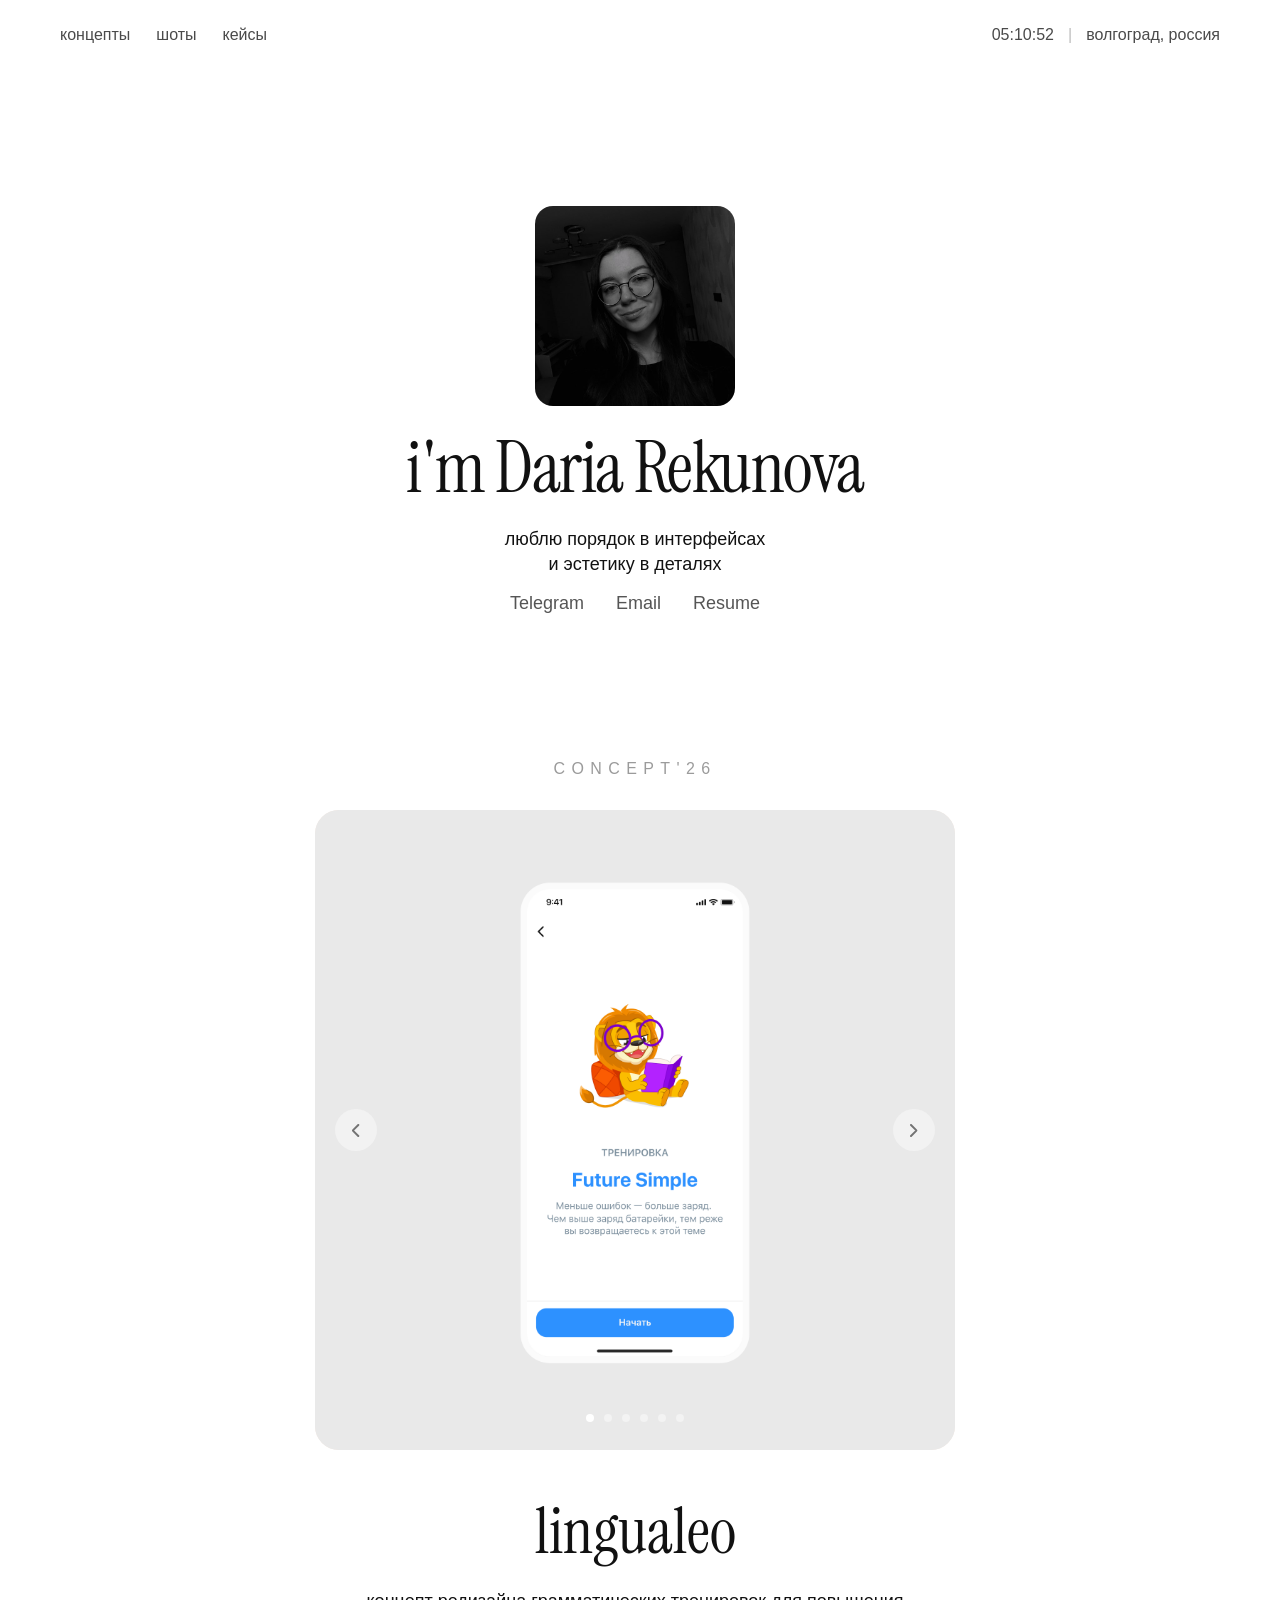
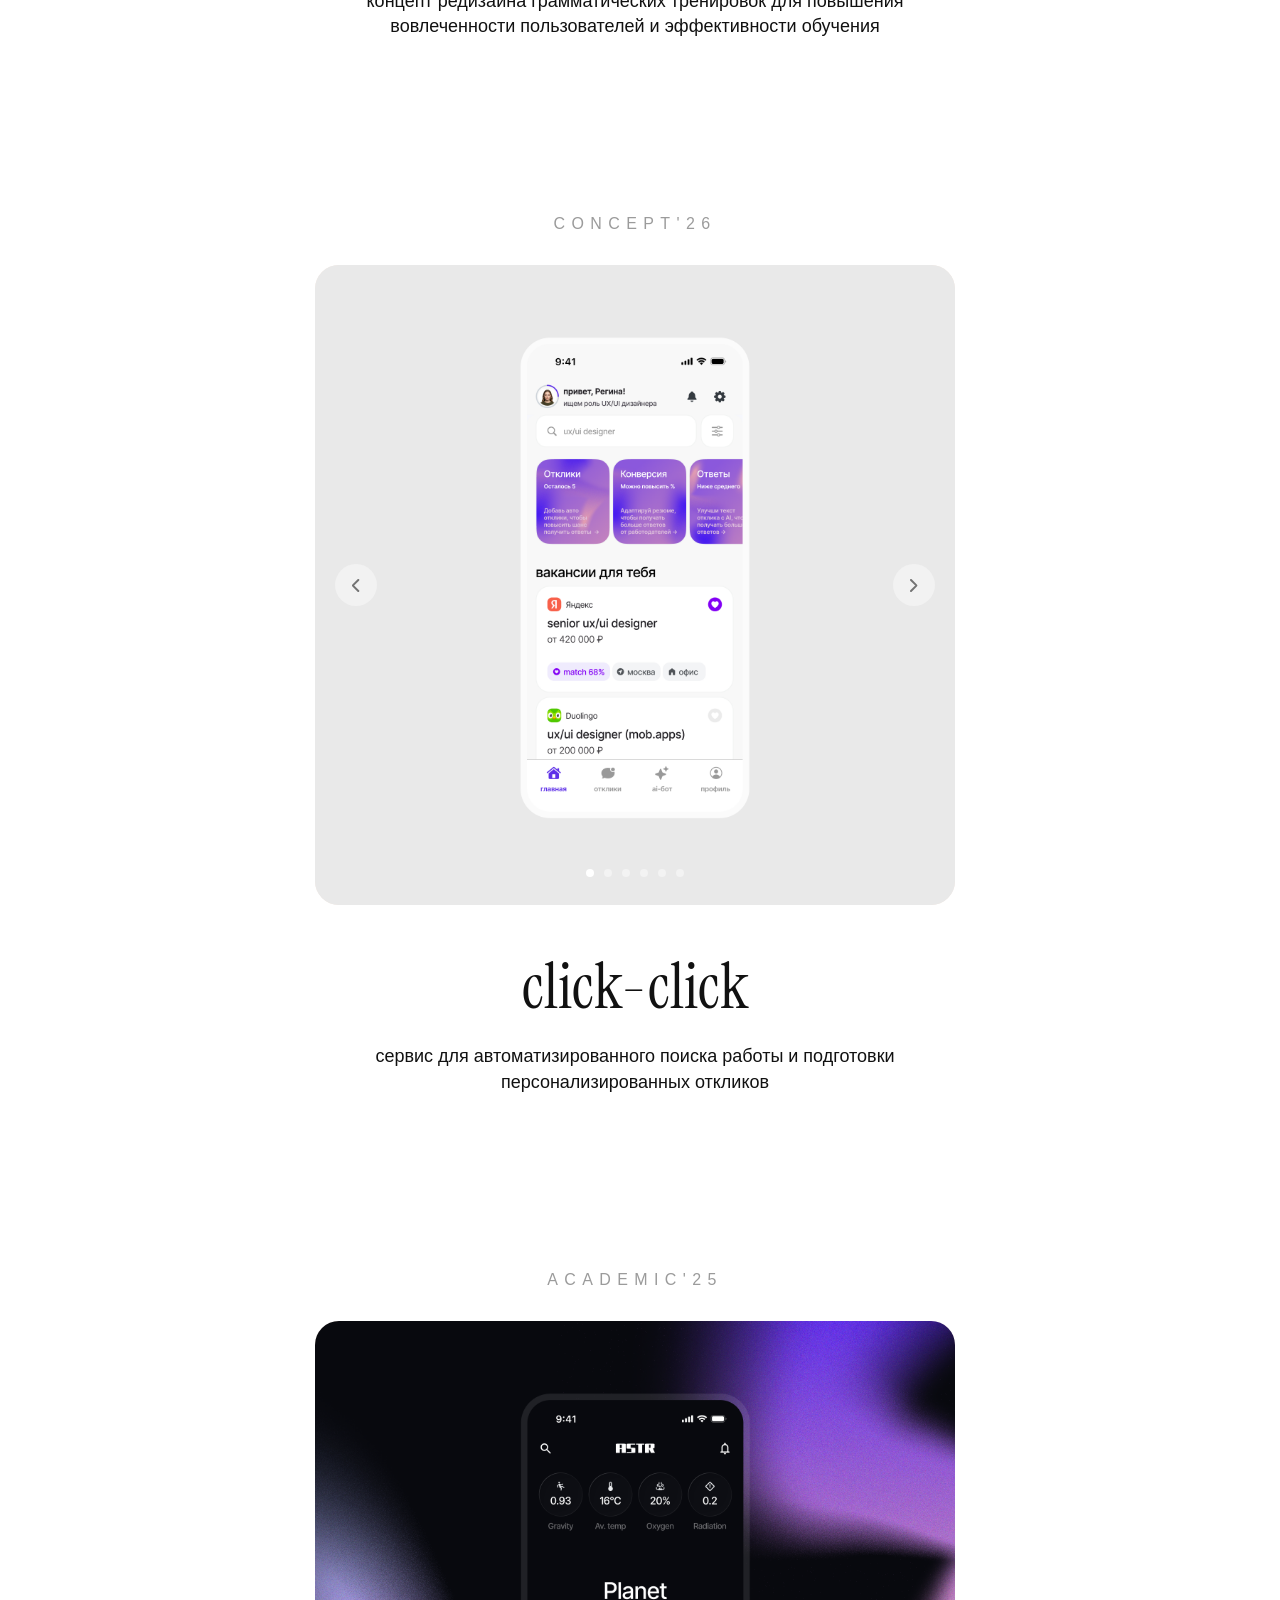
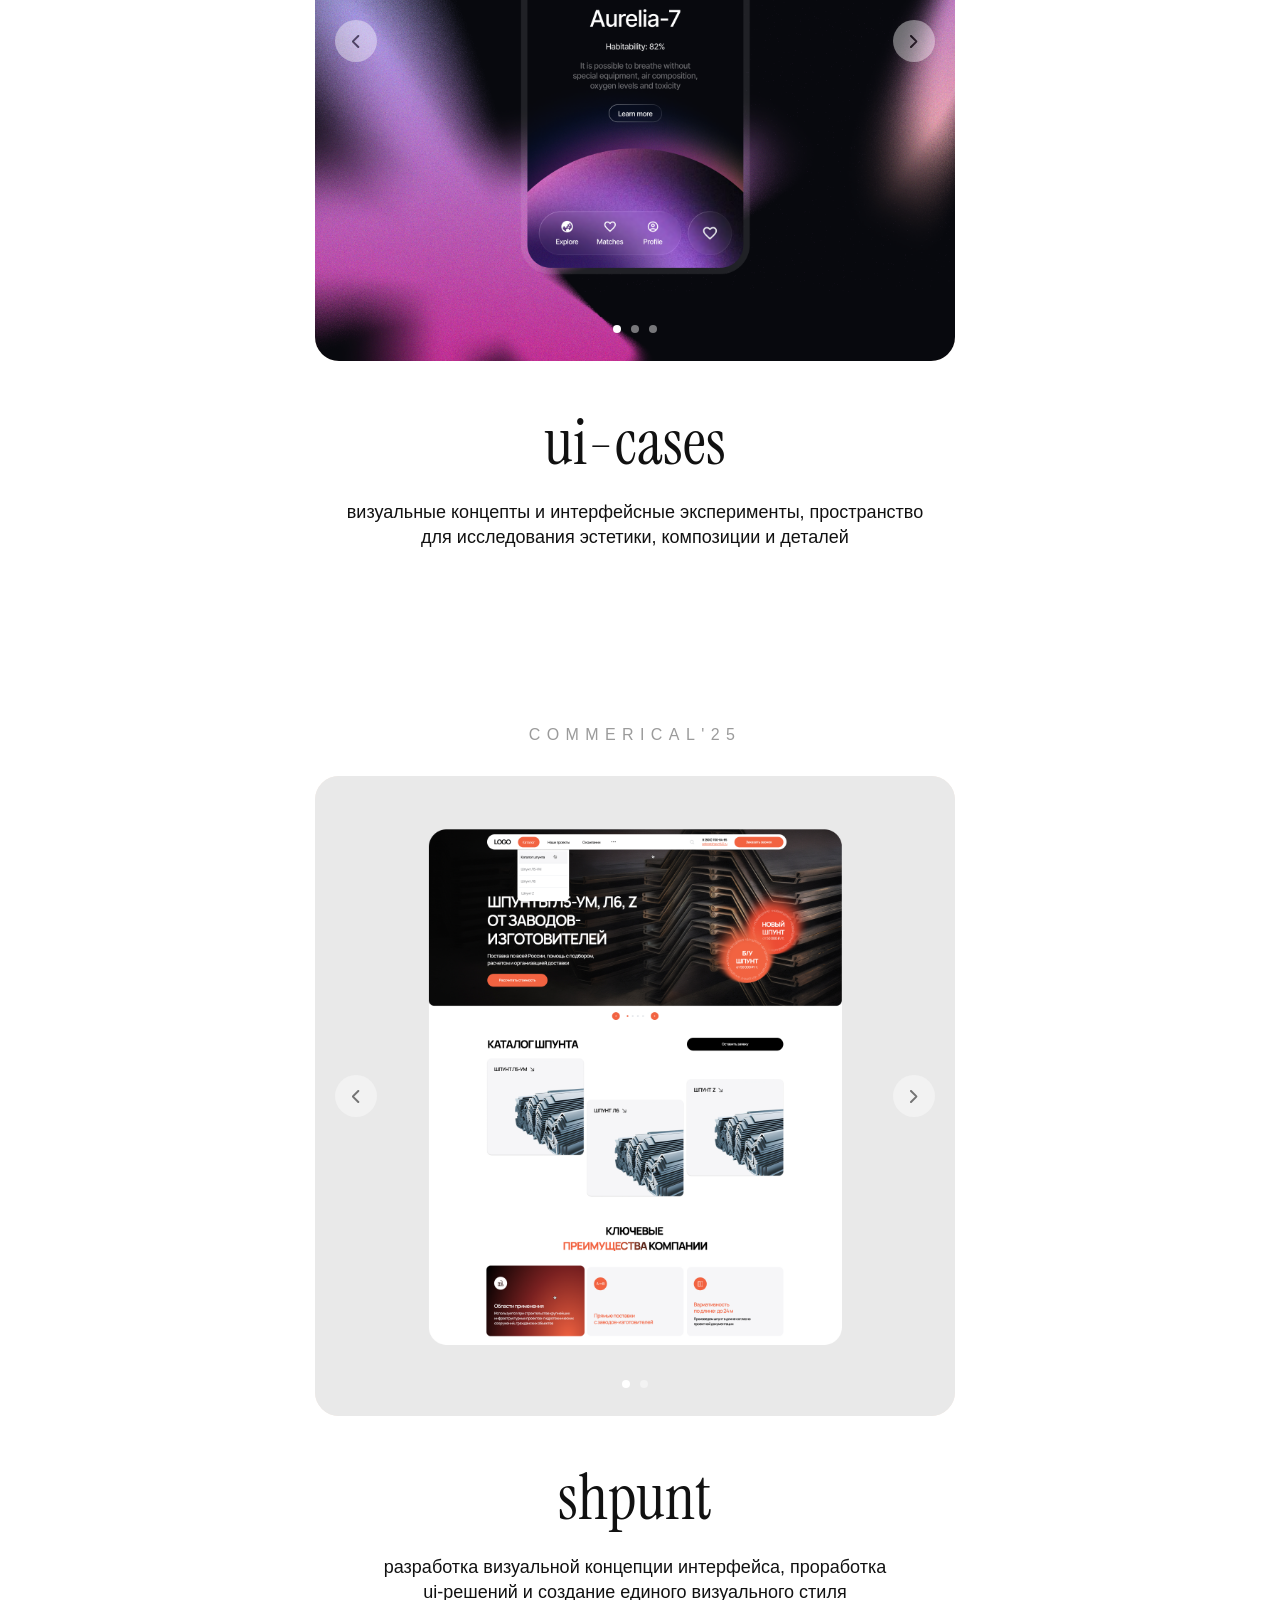
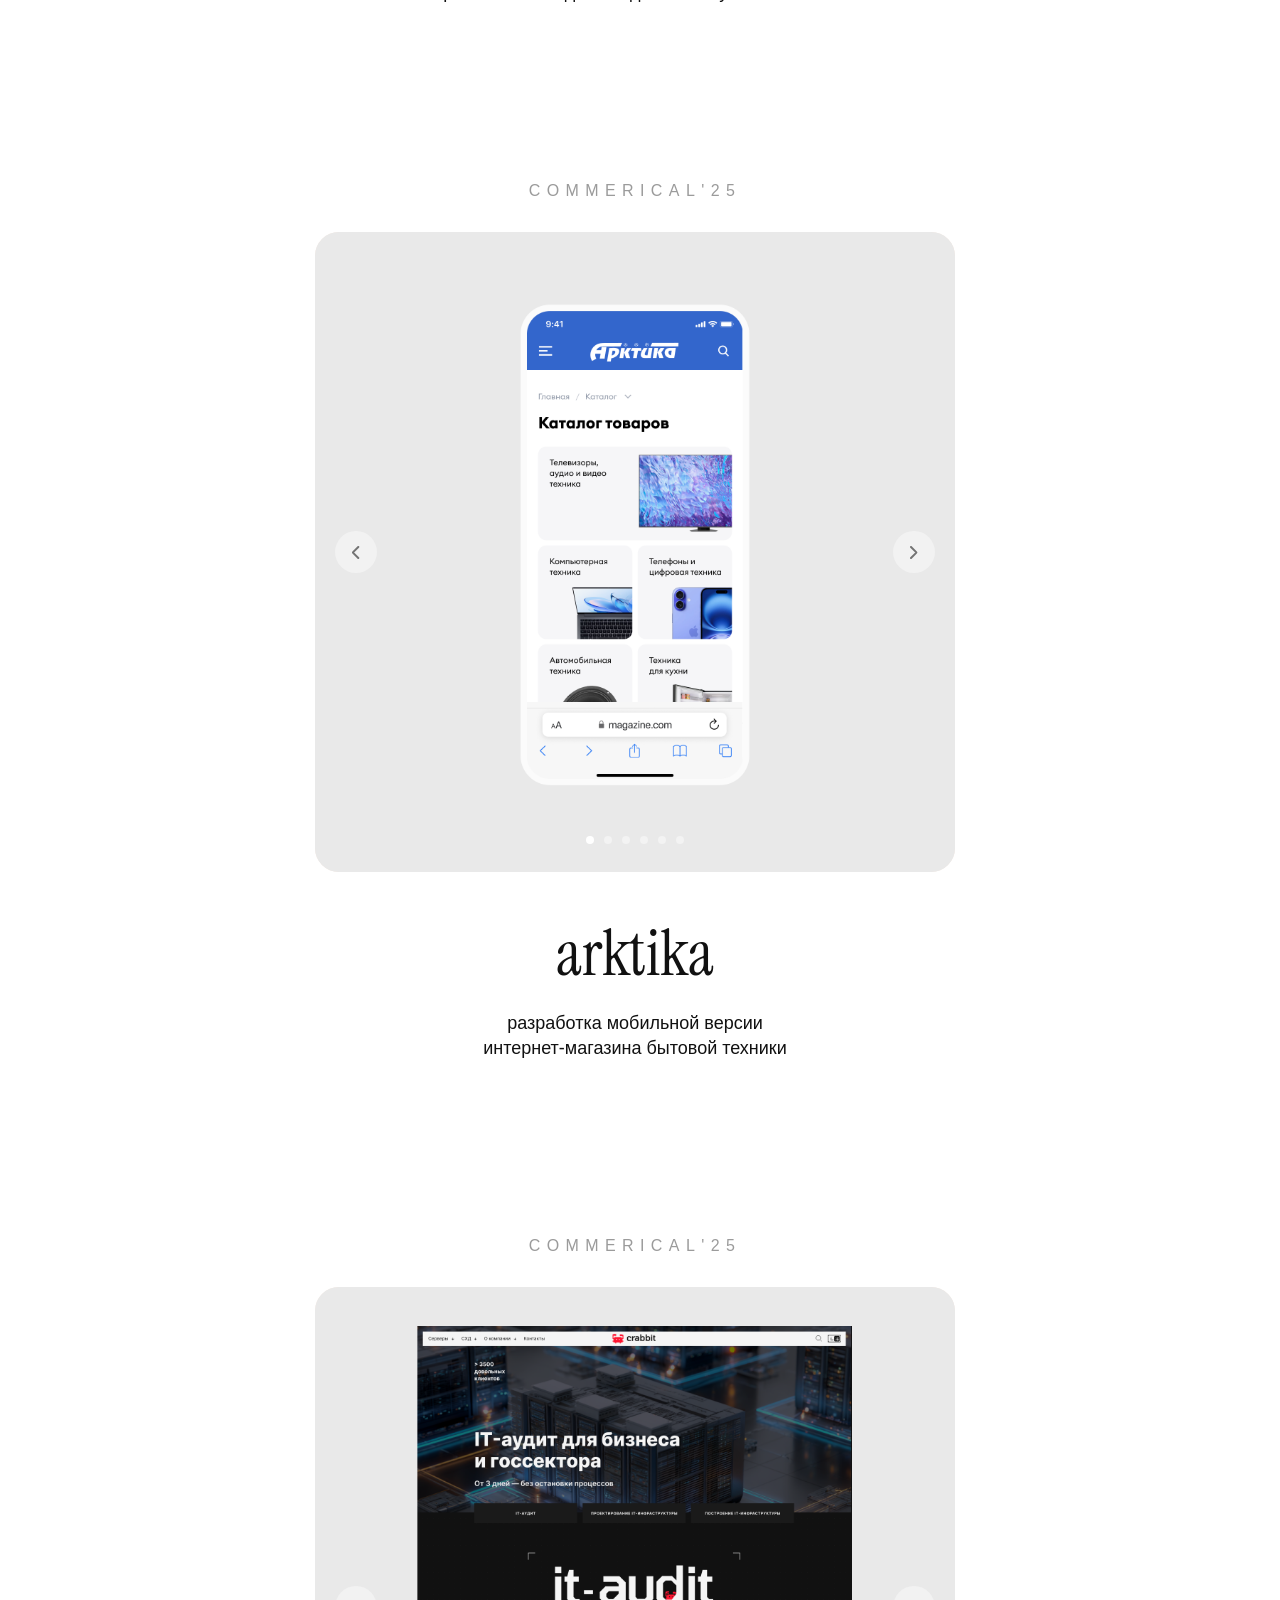
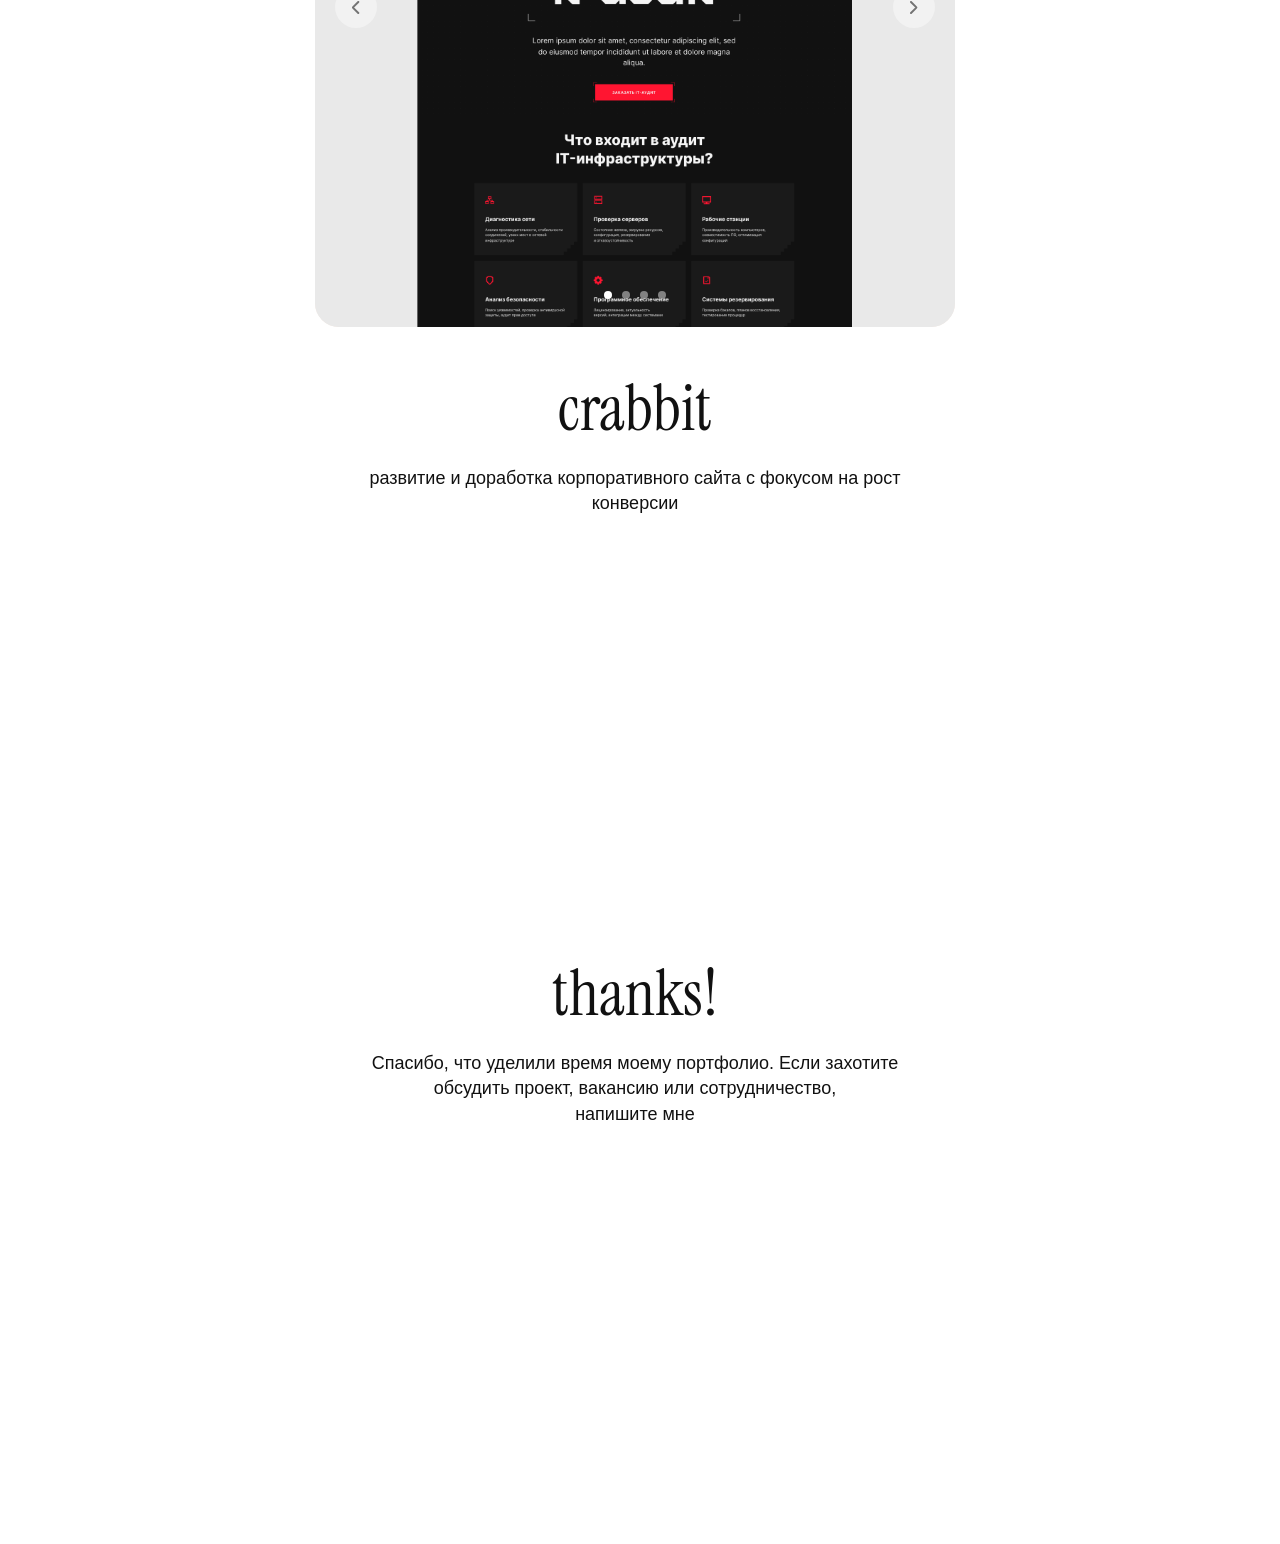
==== index.html @ b4ce3ec4 "Center case caption and move close button outside popup" ====
<!DOCTYPE html>
<html lang="ru">
  <head>
    <meta charset="UTF-8" />
    <meta name="viewport" content="width=device-width, initial-scale=1.0" />
    <meta http-equiv="X-UA-Compatible" content="ie=edge" />
    <title>Daria Rekunova — UX/UI Designer</title>
    <link rel="icon" type="image/png" href="imahes/ico.svg" />
    <link rel="stylesheet" href="styles.css?v=20261026-case-header-1" />
    <link rel="stylesheet" href="ling.css?v=20261026-case-header-1" />
    <link rel="preconnect" href="https://fonts.googleapis.com" />
    <link rel="preconnect" href="https://fonts.gstatic.com" crossorigin />
    <link
      href="https://fonts.googleapis.com/css2?family=Instrument+Serif:ital@0;1&display=swap"
      rel="stylesheet"
    />
  </head>
  <header class="header">
    <nav class="nav">
      <a href="#concept">концепты</a>
      <a href="#projects">шоты</a>
      <a href="#cases">кейсы</a>
    </nav>

    <div class="header__info">
      <span id="clock"></span>

      <span class="divider">|</span>

      <span>волгоград, россия</span>
    </div>
  </header>
  <body>
    <!-- Yandex.Metrika counter -->
<script type="text/javascript">
  (function(m,e,t,r,i,k,a){
      m[i]=m[i]||function(){(m[i].a=m[i].a||[]).push(arguments)};
      m[i].l=1*new Date();
      for (var j = 0; j < document.scripts.length; j++) {if (document.scripts[j].src === r) { return; }}
      k=e.createElement(t),a=e.getElementsByTagName(t)[0],k.async=1,k.src=r,a.parentNode.insertBefore(k,a)
  })(window, document,'script','https://mc.yandex.ru/metrika/tag.js?id=111973907', 'ym');

  ym(111973907, 'init', {ssr:true, webvisor:true, clickmap:true, ecommerce:"dataLayer", referrer: document.referrer, url: location.href, accurateTrackBounce:true, trackLinks:true});
</script>
<noscript><div><img src="https://mc.yandex.ru/watch/111973907" style="position:absolute; left:-9999px;" alt="" /></div></noscript>
<!-- /Yandex.Metrika counter -->
    <section class="hero">
      <div class="hero__content">
        <img class="hero__avatar" src="imahes/123.jpg" alt="Daria Rekunova" />

        <h1 class="hero__title">i'm Daria Rekunova</h1>

        <p class="hero__link">
          люблю порядок в интерфейсах
          <br />
          и эстетику в деталях
        </p>

        <nav class="about__links">
          <a href="https://t.me/rekunovaa" target="_blank">Telegram</a>
          <a
            href="https://mail.yandex.ru/compose?to=daria.titovar@yandex.ru"
            target="_blank"
            rel="noopener noreferrer"
          >
            Email
          </a>
          <a
            href="https://volgograd.hh.ru/resume/9b8371ceff0d9d73930039ed1f696230433358"
            target="_blank"
            >Resume</a
          >
        </nav>
      </div>
    </section>

    <!--  Линглео -->
    <section class="ui-design" id="concept">
      <p class="hero__subtitle">CONCEPT'26</p>

      <div class="slider">
        <div class="slides">
          <img src="imahes/lingualeo-01.png" class="slide" alt="Case 1" />
          <img src="imahes/lingualeo-02.png" class="slide" alt="Case 2" />
          <img src="imahes/lingualeo-03.png" class="slide" alt="Case 3" />
          <img src="imahes/lingualeo-04.png" class="slide" alt="Case 1" />
          <img src="imahes/lingualeo-05.png" class="slide" alt="Case 2" />
          <img src="imahes/lingualeo-06.png" class="slide" alt="Case 3" />
        </div>

        <button class="slider__btn slider__btn--prev">
          <img src="imahes/arrow-left.svg" alt="Предыдущий" />
        </button>

        <button class="slider__btn slider__btn--next">
          <img src="imahes/arrow-right.svg" alt="Следующий" />
        </button>

        <div class="slider__dots">
          <span class="dot active"></span>
          <span class="dot"></span>
          <span class="dot"></span>
          <span class="dot"></span>
          <span class="dot"></span>
          <span class="dot"></span>
        </div>
      </div>

      <h2 class="ui-design__title"><a class="case-trigger" href="ling.html" aria-haspopup="dialog" aria-controls="case-dialog">lingualeo</a></h2>

      <p class="hero__link">
        концепт редизайна грамматических тренировок для повышения вовлеченности
        пользователей <br class="mobile-br" />
        и эффективности обучения
      </p>
    </section>

    <!--  КликКлик -->
    <section class="ui-design">
      <p class="hero__subtitle">CONCEPT'26</p>

      <div class="slider">
        <div class="slides">
          <img src="imahes/kk-02.png" class="slide" alt="Case 2" />
          <img src="imahes/kk-03.png" class="slide" alt="Case 3" />
          <img src="imahes/kk-04.png" class="slide" alt="Case 1" />
          <img src="imahes/kk-05.png" class="slide" alt="Case 2" />
          <img src="imahes/kk-06.png" class="slide" alt="Case 3" />
          <img src="imahes/kk-01.png" class="slide" alt="Case 1" />
        </div>

        <button class="slider__btn slider__btn--prev">
          <img src="imahes/arrow-left.svg" alt="Предыдущий" />
        </button>

        <button class="slider__btn slider__btn--next">
          <img src="imahes/arrow-right.svg" alt="Следующий" />
        </button>

        <div class="slider__dots">
          <span class="dot active"></span>
          <span class="dot"></span>
          <span class="dot"></span>
          <span class="dot"></span>
          <span class="dot"></span>
          <span class="dot"></span>
        </div>
      </div>

      <h2 class="ui-design__title">click-click</h2>

      <p class="hero__link">
        сервис для автоматизированного поиска работы и подготовки
        персонализированных откликов
      </p>
    </section>

    <!--  UI SHOOTS -->
    <section class="ui-design" id="projects">
      <p class="hero__subtitle">ACADEMIC'25</p>

      <div class="slider">
        <div class="slides">
          <img src="imahes/ui-case-01.png" class="slide" alt="Case 1" />
          <img src="imahes/ui-case-2.png" class="slide" alt="Case 2" />
          <img src="imahes/ui-case-03.png" class="slide" alt="Case 3" />
        </div>

        <button class="slider__btn slider__btn--prev">
          <img src="imahes/arrow-left.svg" alt="Предыдущий" />
        </button>

        <button class="slider__btn slider__btn--next">
          <img src="imahes/arrow-right.svg" alt="Следующий" />
        </button>

        <div class="slider__dots">
          <span class="dot active"></span>
          <span class="dot"></span>
          <span class="dot"></span>
        </div>
      </div>

      <h2 class="ui-design__title">ui-cases</h2>

      <p class="hero__link">
        визуальные концепты и интерфейсные эксперименты, пространство
        <br class="mobile-br" />
        для исследования эстетики, композиции и деталей
      </p>
    </section>

    <!--  Шпунт -->
    <section class="ui-design" id="cases">
      <p class="hero__subtitle">COMMERICAL'25</p>

      <div class="slider">
        <div class="slides">
          <img src="imahes/sh-01.png" class="slide" alt="Case 1" />
          <img src="imahes/sh-01-1.png" class="slide" alt="Case 2" />
        </div>

        <button class="slider__btn slider__btn--prev">
          <img src="imahes/arrow-left.svg" alt="Предыдущий" />
        </button>

        <button class="slider__btn slider__btn--next">
          <img src="imahes/arrow-right.svg" alt="Следующий" />
        </button>

        <div class="slider__dots">
          <span class="dot active"></span>
          <span class="dot"></span>
        </div>
      </div>

      <h2 class="ui-design__title">shpunt</h2>

      <p class="hero__link">
        разработка визуальной концепции интерфейса, проработка <br />
        ui-решений и создание единого визуального стиля
      </p>
    </section>

    <!--  Арктика -->
    <section class="ui-design">
      <p class="hero__subtitle">COMMERICAL'25</p>

      <div class="slider">
        <div class="slides">
          <img src="imahes/a-01.png" class="slide" alt="Case 1" />
          <img src="imahes/a-02.png" class="slide" alt="Case 2" />
          <img src="imahes/a-03.png" class="slide" alt="Case 1" />
          <img src="imahes/a-04.png" class="slide" alt="Case 2" />
          <img src="imahes/a-05.png" class="slide" alt="Case 1" />
          <img src="imahes/a-06.png" class="slide" alt="Case 2" />
        </div>

        <button class="slider__btn slider__btn--prev">
          <img src="imahes/arrow-left.svg" alt="Предыдущий" />
        </button>

        <button class="slider__btn slider__btn--next">
          <img src="imahes/arrow-right.svg" alt="Следующий" />
        </button>

        <div class="slider__dots">
          <span class="dot active"></span>
          <span class="dot"></span>
          <span class="dot"></span>
          <span class="dot"></span>
          <span class="dot"></span>
          <span class="dot"></span>
        </div>
      </div>

      <h2 class="ui-design__title">arktika</h2>

      <p class="hero__link">
        разработка мобильной версии <br />
        интернет-магазина бытовой техники
      </p>
    </section>

    <!--  Крэббит -->
    <section class="ui-design">
      <p class="hero__subtitle">COMMERICAL'25</p>

      <div class="slider">
        <div class="slides">
          <img src="imahes/k-01.png" class="slide" alt="Case 1" />
          <img src="imahes/k-02-1.png" class="slide" alt="Case 2" />
          <img src="imahes/k-03.png" class="slide" alt="Case 1" />
          <img src="imahes/k-04.png" class="slide" alt="Case 2" />
        </div>

        <button class="slider__btn slider__btn--prev">
          <img src="imahes/arrow-left.svg" alt="Предыдущий" />
        </button>

        <button class="slider__btn slider__btn--next">
          <img src="imahes/arrow-right.svg" alt="Следующий" />
        </button>

        <div class="slider__dots">
          <span class="dot active"></span>
          <span class="dot"></span>
          <span class="dot"></span>
          <span class="dot"></span>
        </div>
      </div>

      <h2 class="ui-design__title">crabbit</h2>

      <p class="hero__link">
        развитие и доработка корпоративного сайта с фокусом на рост конверсии
      </p>
    </section>

    <!--  Айдентика 
    <section class="ui-design">
      <p class="hero__subtitle">IDENTITY'25</p>

      <div class="slider">
        <div class="slides">
          <img src="imahes/k-01.png" class="slide" alt="Case 1" />
          <img src="imahes/k-02-1.png" class="slide" alt="Case 2" />
          <img src="imahes/k-03.png" class="slide" alt="Case 1" />
          <img src="imahes/k-04.png" class="slide" alt="Case 2" />
        </div>

        <button class="slider__btn slider__btn--prev">
          <img src="imahes/arrow-left.svg" alt="Предыдущий" />
        </button>

        <button class="slider__btn slider__btn--next">
          <img src="imahes/arrow-right.svg" alt="Следующий" />
        </button>

        <div class="slider__dots">
          <span class="dot active"></span>
          <span class="dot"></span>
          <span class="dot"></span>
          <span class="dot"></span>
        </div>
      </div>

      <h2 class="ui-design__title">gliph</h2>

      <p class="hero__link">
        создание фирменного стиля <br />
        и визуальной айдентики для бегового сообщества
      </p>
    </section>
-->
    <section class="hero2">
      <div class="hero__content">
        <h1 class="hero2__title">thanks!</h1>

        <p class="hero__link">
          Спасибо, что уделили время моему портфолио. Если захотите обсудить
          проект, вакансию или сотрудничество,
          <a href="https://t.me/rekunovaa" target="_blank">напишите мне</a>
        </p>
      </div>
    </section>

    <dialog class="case-dialog" id="case-dialog" aria-labelledby="case-dialog-title">
      <div class="case-dialog__bar">
        <h2 id="case-dialog-title">Редизайн грамматических тренировок LinguaLeo</h2>
        <button class="case-dialog__close" type="button" aria-label="Закрыть кейс" autofocus>×</button>
      </div>
      <div class="case-dialog__body" id="case-dialog-body" aria-busy="false"></div>
    </dialog>
    <script src="script.js?v=20261026-case-header-1"></script>
  </body>
</html>
---- styles.css ----
* {
  margin: 0;
  padding: 0;
  box-sizing: border-box;
}

.header {
  position: fixed;
  top: 0;
  left: 0;

  width: 100%;

  display: flex;
  justify-content: space-between;
  align-items: center;

  padding: 26px 60px;

  background: rgba(255, 255, 255, 0.75);
  backdrop-filter: blur(12px);
  -webkit-backdrop-filter: blur(12px);

  z-index: 999;
}

.nav {
  display: flex;
  align-items: center;
  gap: 26px;
}

.nav a {
  text-decoration: none;
  color: #4a4a4a;
  font-family: Inter, sans-serif;
  font-size: 16px;

  transition: 0.25s;
}

.nav a:hover {
  color: #111;
}

.status {
  width: 6px;
  height: 6px;

  background: #ff4242;
  border-radius: 50%;
}

.header__info {
  display: flex;
  align-items: center;
  gap: 14px;

  font-family: Inter, sans-serif;
  font-size: 16px;
  color: #4a4a4a;
}

.divider {
  color: #bdbdbd;
}

#theme-toggle {
  border: none;
  background: none;
  cursor: pointer;
  font-size: 20px;
}

body {
  background: #fff;
  color: #111;
}

.hero {
  min-height: 100vh;

  display: flex;
  justify-content: center;
  align-items: center;
}

.hero__content {
  display: flex;
  flex-direction: column;
  align-items: center;
  text-align: center;

  margin-top: -80px;
}
.hero__avatar {
  width: 200px;
  height: 200px;

  border-radius: 18px;
  object-fit: cover;

  margin-bottom: 28px;
}

.hero__subtitle {
  font-family: "Inter", sans-serif;
  font-size: 16px;
  font-weight: 500;

  letter-spacing: 0.4em;
  color: #9b9b9b;

  margin-bottom: 32px;
}
.hero__title {
  font-family: "Instrument Serif", serif;
  font-size: 72px;
  font-weight: 400;
  line-height: 0.95;
  letter-spacing: -0.02em;
  margin-bottom: 24px;
}

.hero__link {
  display: flex;
  flex-direction: column;
  align-items: center;
  text-align: center;
  font-family: "Inter", sans-serif;
  font-size: 18px;
  color: #111;
  line-height: 1.4;
  max-width: 600px;

  text-decoration: none;
  transition: opacity 0.25s;
  margin-bottom: 16px;
}

.about__links {
  display: flex;
  gap: 32px;
  flex-wrap: wrap;
  justify-content: center;
}

.about__links a {
  font-family: "Inter", sans-serif;
  font-size: 18px;
  color: #555;

  text-decoration: none;

  transition: 0.25s;
}

.about__links a:hover {
  color: #111;
}

/* =========================
   Mobile
========================= */

@media (max-width: 768px) {
  .header {
    padding: 20px;
  }

  .nav {
    gap: 16px;
  }

  .nav a {
    font-size: 16px;
  }

  .header__info {
    display: none;
  }

  .hero {
    padding: 100px 20px 40px;
    min-height: auto;
  }

  .hero__content {
    margin-top: 0;
  }

  .hero__avatar {
    width: 128px;
    height: 128px;
    margin-bottom: 24px;
    margin-top: 48px;
  }

  .hero__subtitle {
    font-size: 12px;
    letter-spacing: 0.3em;
    margin-bottom: 32px;
    text-align: center;
  }

  .hero__title {
    font-size: 48px;
    line-height: 1;
    margin-bottom: 20px;
  }

  .hero__link {
    font-size: 16px;
    margin-bottom: 32px;
    max-width: 320px;
  }

  .about__links {
    gap: 18px;
    flex-direction: column;
    align-items: center;
    margin-bottom: 96px;
  }

  .about__links a {
    font-size: 16px;
  }
}

@media (max-width: 768px) {
  .header {
    justify-content: center;
    padding: 18px 20px;
  }

  .header__info {
    display: none;
  }

  .nav {
    gap: 20px;
    flex-wrap: wrap;
    justify-content: center;
  }
}

/* ===== UI Design Section ===== */

.ui-design {
  padding: 80px 20px; /* Расстояние между блоками тут */

  display: flex;
  flex-direction: column;
  align-items: center;
}

.ui-design__subtitle {
  font-family: "Inter", sans-serif;
  font-size: 12px;
  letter-spacing: 0.18em;
  text-transform: uppercase;

  color: #888;

  margin-bottom: 10px;
}

.ui-design__title {
  font-family: "Instrument Serif", serif;
  font-size: 48px;
  font-weight: 400;

  margin-bottom: 16px;
}

.ui-design__card {
  width: 640px;
  height: 640px;

  background: #ffd7cc;

  border-radius: 24px;

  display: flex;
  justify-content: center;
  align-items: flex-end;
  margin-bottom: 48px;
}

.ui-design__card img {
  width: 100%;

  display: block;

  transform: translateY(15px);
}

.ui-design {
  transform: translateY(-220px);
}

/* ===== MOB UI Design Section ===== */

@media (max-width: 768px) {
  .ui-design {
    padding: 36px 20px;
    transform: translateY(-100px);
  }

  .ui-design__card {
    width: 100%;
    max-width: 340px;
    height: 340px;
    border-radius: 20px;
    margin-bottom: 32px;
  }

  .ui-design__card img {
    width: 100%;
    transform: translateY(8px);
  }

  .ui-design__title {
    font-size: 48px;
    margin-bottom: 12px;
    text-align: center;
  }

  .ui-design__subtitle {
    font-size: 11px;
    letter-spacing: 0.12em;
    text-align: center;
  }
}

.ui-design__title {
  font-family: "Instrument Serif", serif;
  font-size: 64px;
  font-weight: 400;
  margin-bottom: 16px;
  cursor: pointer;
}

/* Слайдер */
.slider {
  position: relative;
  width: 640px;
  height: 640px;
  overflow: hidden;
  border-radius: 24px;
  background: #f8eae2;
  margin-bottom: 40px;
}

.slides {
  display: flex;
  width: 100%;
  height: 100%;
  transition: transform 1.5s ease;
}

.slide {
  transition: transform 0.3s ease;
  cursor: pointer;
  flex: 0 0 100%;
  width: 100%;
  height: 100%;
  object-fit: contain;
}
.slide.active {
  opacity: 1;
}

.slide:hover {
  transform: scale(1.02);
}

.slider__btn {
  position: absolute;
  top: 50%;
  transform: translateY(-50%);
  opacity: 0.5;

  width: 42px;
  height: 42px;

  border: none;
  border-radius: 50%;

  background: rgba(255, 255, 255, 0.8);

  cursor: pointer;

  font-size: 22px;

  transition: 0.3s;

  z-index: 10;
}

.slider__btn:hover {
  background: white;
  opacity: 0.75;
}

.slider__btn--prev {
  left: 20px;
}

.slider__btn--next {
  right: 20px;
}

.slider__dots {
  position: absolute;

  bottom: 28px;
  left: 50%;

  transform: translateX(-50%);

  display: flex;
  gap: 10px;
}

.dot {
  width: 8px;
  height: 8px;

  border-radius: 50%;

  background: rgba(255, 255, 255, 0.45);

  cursor: pointer;

  transition: 0.3s;
}

.dot.active {
  background: #ffffff;
}

/* ===== Mobile Slider ===== */

@media (max-width: 768px) {
  .slider {
    width: 100%;
    max-width: 340px;
    height: 340px;

    border-radius: 20px;
    margin-bottom: 32px;
  }

  .slides {
    display: flex;
    width: 100%;
    height: 100%;
    transition: transform 1.5s ease;
  }

  .slide {
    object-fit: contain;
  }

  .slider__btn {
    width: 32px;
    height: 32px;

    top: 50%;
    transform: translateY(-50%);

    padding: 0;

    display: flex;
    justify-content: center;
    align-items: center;
  }

  .slider__btn--prev {
    left: 12px;
  }

  .slider__btn--next {
    right: 12px;
  }

  .slider__btn img {
    width: 18px;
    height: 18px;
    display: block;
  }

  .slider__dots {
    bottom: 16px;
    gap: 8px;
  }

  .dot {
    width: 6px;
    height: 6px;
  }
  .slider__btn img {
    width: 12px;
    height: 12px;
  }
}
.mobile-br {
  display: none;
}

@media (max-width: 768px) {
  .mobile-br {
    display: block;
  }
}

.hover-label {
  position: fixed;
  left: 0;
  top: 0;

  padding: 10px 18px;

  border-radius: 999px;

  background: #111;
  color: #fff;

  font-size: 14px;
  font-weight: 500;

  pointer-events: none;

  opacity: 0;
  transform: translate(-50%, -50%) scale(0.8);

  transition: opacity 0.25s ease, transform 0.25s ease;

  z-index: 9999;
}

.hover-label.show {
  opacity: 1;
  transform: translate(-50%, -50%) scale(1);
}

.project-link {
  display: inline-block;
  color: inherit;
  text-decoration: none;
}

.ui-design__title {
  position: relative;
  display: inline-block;
  transition: transform 0.35s cubic-bezier(0.22, 0.61, 0.36, 1);
}

.ui-design__title::after {
  content: "→";
  position: absolute;
  top: 50%;
  right: -78px;

  transform: translateY(-50%) translateX(-8px);
  opacity: 0;

  transition: 0.35s cubic-bezier(0.22, 0.61, 0.36, 1);
}

.project-link .ui-design__title {
  transition: opacity 0.3s ease;
}

.project-link:hover .ui-design__title {
  opacity: 0.55;
}
html {
  scroll-behavior: smooth;
}
.hero__link a {
  color: inherit;
  text-decoration: none;
}

.hero__link a:visited {
  color: inherit;
}

.hero__link a:hover {
  color: inherit;
  text-decoration: none;
}

.hero__link a:active {
  color: inherit;
}
.hero__link a {
  color: inherit;
  text-decoration: none;
  border-bottom: 1px solid transparent;
  transition: border-color 0.2s ease;
}

.hero__link a:hover {
  border-bottom-color: currentColor;
}

.hero2 {
  margin-top: 200px;
  margin-bottom: 400px;
}

/* Mobile */
@media (max-width: 768px) {
  .hero2 {
    margin-bottom: 300px;
    margin-top: 164px;
  }
}

.hero2__title {
  font-size: 64px;
  text-align: center;
  font-family: "Instrument Serif", serif;

  font-weight: 400;

  margin-bottom: 16px;
}

/* Case overlay: the project stays visible behind a reading surface. */
:root {
  --scroll-thumb: #c5c5c5;
  --scroll-track: #fff;
  --scroll-hover: #888;
  --scroll-active: #555;
  scrollbar-color: var(--scroll-thumb) var(--scroll-track);
  scrollbar-gutter: stable;
}
* { scrollbar-color: var(--scroll-thumb) var(--scroll-track); scrollbar-width: thin; }
::-webkit-scrollbar { width: 8px; height: 8px; }
::-webkit-scrollbar-track { background: var(--scroll-track); }
::-webkit-scrollbar-thumb { background: var(--scroll-thumb); border: 2px solid var(--scroll-track); border-radius: 999px; }
::-webkit-scrollbar-thumb:hover { background: var(--scroll-hover); }
::-webkit-scrollbar-thumb:active { background: var(--scroll-active); }
html.case-open { overflow: hidden; }
.case-trigger { color: inherit; text-decoration: none; cursor: pointer; }
.case-trigger:hover { opacity: .6; }
.case-trigger:active { opacity: .8; }
.case-trigger:focus-visible, .case-dialog button:focus-visible, .case-dialog a:focus-visible {
  outline: 2px solid #111; outline-offset: 5px; border-radius: 4px;
}
.case-dialog {
  border: 0; border-radius: 24px; padding: 0;
  margin: auto; width: min(1040px, calc(100% - 64px));
  max-height: calc(100dvh - 64px); background: #fff; color: #111;
  box-shadow: 0 24px 100px #0003; overflow: hidden;
}
.case-dialog[open] { display: flex; flex-direction: column; }
.case-dialog::backdrop { background: #1119; backdrop-filter: blur(5px); }
.case-dialog__bar {
  display: flex; align-items: center; justify-content: space-between;
  gap: 16px; padding: 14px 24px; flex-shrink: 0; border-bottom: 1px solid #ececec;
}
.case-dialog__bar h2 { font: 500 14px/1.5 Inter, sans-serif; }
.case-dialog__close {
  width: 44px; height: 44px; border: 0; border-radius: 50%; background: #f5f5f5;
  color: #111; font: 28px/1 sans-serif; cursor: pointer;
}
.case-dialog__close:hover { background: #e5e5e5; }
.case-dialog__close:active { background: #d5d5d5; }
.case-dialog__body { overflow-y: auto; overscroll-behavior: contain; scrollbar-gutter: stable; min-height: 240px; }
.case-dialog .hero { min-height: auto; padding: 64px 32px 40px; }
.case-dialog .hero__content { margin: 0; }
.case-dialog .hero__subtitle { color: #666; letter-spacing: .2em; margin-bottom: 24px; }
.case-dialog .hero__title { font-size: clamp(34px, 5vw, 64px); line-height: 1.08; }
.case-dialog .hero__link { margin: 0; max-width: 620px; }
.case-dialog .ui-design { transform: none; padding: 0 32px; }
.case-dialog .case-cover { width: min(100%, 640px); height: auto; aspect-ratio: 1; object-fit: contain; border-radius: 20px; }
.case-dialog .case-content { padding: 0 24px 64px; }
.case-dialog .case-container { width: 100%; max-width: 760px; }
.case-dialog .case-container h3 { font-size: clamp(24px, 4vw, 32px); margin-top: 48px; }
.case-dialog .case-container h4 { font-size: clamp(20px, 3vw, 24px); }
.case-dialog .case-container p, .case-dialog .case-container li { font-size: 16px; line-height: 1.75; overflow-wrap: anywhere; }
.case-dialog__status { min-height: 240px; padding: 48px 24px; font: 16px/1.6 Inter, sans-serif; }
.case-dialog__status p { margin-bottom: 24px; }
.case-dialog__retry { padding: 10px 18px; margin-right: 20px; border: 1px solid #111; background: #111; color: #fff; border-radius: 8px; font: inherit; cursor: pointer; }
.case-dialog__retry:hover { background: #37352f; }
.case-dialog__retry:active { background: #555; }
.case-dialog__status a { color: #111; }
.case-dialog__status a:hover { text-decoration-thickness: 2px; }
@media (max-width: 600px) {
  .case-dialog { width: calc(100% - 16px); max-height: calc(100dvh - 16px); border-radius: 16px; }
  .case-dialog__bar { padding: 8px 16px; }
  .case-dialog .hero { padding: 40px 20px 24px; }
  .case-dialog .ui-design { padding: 0 16px; }
  .case-dialog .case-content { padding: 0 20px 40px; }
}
@media (prefers-reduced-motion: reduce) {
  html { scroll-behavior: auto; }
  .slides, .slide, .ui-design__title { transition: none; }
}
@media (forced-colors: active) {
  * { scrollbar-color: auto; }
  .case-dialog, .case-dialog__close { border: 1px solid CanvasText; }
}
---- ling.css ----
.case-content {
  padding: 120px 0;
}

.case-container {
  width: min(760px, calc(100% - 40px));
  margin: 0 auto;
}

.case-container h3 {
  font-family: "Inter", sans-serif;
  font-size: 32px;
  font-weight: 700;
  margin: 72px 0 24px;
  color: #111;
}

.case-container h4 {
  font-family: "Inter", sans-serif;
  font-size: 24px;
  font-weight: 600;
  margin: 56px 0 18px;
  color: #111;
}

.case-container p,
.case-container li {
  font-family: "Inter", sans-serif;
  font-size: 18px;
  line-height: 1.9;
  color: #37352f;
}

.case-container p {
  margin-bottom: 24px;
}

.case-container ol,
.case-container ul {
  margin: 24px 0 32px 28px;
}

.case-container li {
  margin-bottom: 14px;
}

.arrow-list {
  list-style: none;
  margin-left: 0 !important;
}

.arrow-list li {
  position: relative;
  padding-left: 28px;
}

.arrow-list li::before {
  content: "→";
  position: absolute;
  left: 0;
  color: #666;
}

.case-container strong {
  font-weight: 600;
  color: #111;
}

.case-container hr {
  margin: 80px 0;
  border: none;
  border-top: 1px solid #ececec;
}

.case-container img {
  width: 100%;
  border-radius: 20px;
  margin: 24px 0 48px;
  display: block;
}

/* Research outcomes, separate from unmeasured product impact. */
.case-results { margin-top: 48px; }
.case-results__eyebrow { font: 500 11px/1.5 Inter, sans-serif !important; letter-spacing: .14em; color: #555; }
.case-results h2 { font: 400 clamp(30px, 4vw, 44px)/1.15 "Instrument Serif", Georgia, serif; margin-bottom: 20px; }
.case-metrics { display: grid; grid-template-columns: repeat(3, minmax(0, 1fr)); gap: 0; margin: 40px 0 32px; }
.case-metrics__item { display: grid; grid-template-rows: auto auto 1fr; align-content: start; padding: 0 24px; font-family: Inter, sans-serif; }
.case-metrics__item:first-child { padding-left: 0; }
.case-metrics__item:last-child { padding-right: 0; }
.case-metrics__item + .case-metrics__item { border-left: 1px solid #ececec; }
.case-metrics dt { grid-row: 2; font-size: 16px; line-height: 1.5; color: #111; margin-bottom: 8px; }
.case-metrics dd { display: contents; }
.case-metrics dd strong { grid-row: 1; display: block; font-family: "Instrument Serif", Georgia, serif; font-size: clamp(40px, 5vw, 64px); line-height: 1.1; font-weight: 400; letter-spacing: -.02em; color: #111; margin-bottom: 16px; white-space: nowrap; }
.case-metrics dd span { grid-row: 3; display: block; font-size: 14px; line-height: 1.6; color: #555; }
.case-container .case-results__note { font-size: 13px; line-height: 1.65; color: #555; padding-top: 18px; border-top: 1px solid #ececec; }
@media (max-width: 600px) {
  .case-metrics { grid-template-columns: 1fr; gap: 24px; }
  .case-metrics__item, .case-metrics__item:first-child, .case-metrics__item:last-child { padding: 0; }
  .case-metrics__item + .case-metrics__item { border-left: 0; border-top: 1px solid #ececec; padding-top: 24px; }
}

.case-section-title {
  font: 400 clamp(30px, 4vw, 44px)/1.15 "Instrument Serif", Georgia, serif;
  margin: 48px 0 24px;
}


/* Case headings follow the existing UX/UI CASE eyebrow treatment. */
:is(.case-page, .case-dialog) :is(h1.hero__title, h2, h3, h4) {
  font-family: Inter, Arial, sans-serif;
  font-size: 16px;
  font-weight: 600;
  line-height: 1.65;
  letter-spacing: .2em;
  text-transform: uppercase;
  color: #666;
  overflow-wrap: anywhere;
}
.case-dialog .hero__title,
.case-page .hero__title { max-width: 680px; }
.case-dialog .hero__subtitle,
.case-page .hero__subtitle { font-weight: 600; letter-spacing: .2em; color: #666; }
@media (forced-colors: active) {
  :is(.case-page, .case-dialog) :is(h1, h2, h3, h4) { color: CanvasText; }
}

/* The case title retains the portfolio's expressive display typography. */
.case-page h1.hero__title,
.case-dialog h1.hero__title {
  font-family: "Instrument Serif", Georgia, serif;
  font-size: clamp(36px, 5vw, 64px);
  font-weight: 400;
  line-height: 1.08;
  letter-spacing: -.02em;
  text-transform: none;
  color: #111;
  max-width: 800px;
  text-wrap: balance;
  overflow-wrap: normal;
}

/* Reading measure: wider display title, narrower case narrative. */
.case-page h1.hero__title,
.case-dialog h1.hero__title { width: 100%; max-width: 800px; }
.case-page .hero__link,
.case-dialog .hero__link { width: 100%; max-width: 600px; }
.case-page .case-container,
.case-dialog .case-container { width: 100%; max-width: 600px; margin-inline: auto; }
.case-page .case-content { padding-inline: 20px; }

/* Case illustrations share the narrative's 600px reading column. */
.case-page .case-cover,
.case-dialog .case-cover {
  display: block;
  width: 100%;
  max-width: 600px;
  height: auto;
  margin-inline: auto;
}
.case-page .case-container img,
.case-dialog .case-container img {
  width: 100%;
  max-width: 600px;
  height: auto;
}
.case-dialog .ui-design { padding-inline: 24px; }
@media (max-width: 600px) {
  .case-dialog .ui-design { padding-inline: 20px; }
}

/* Compact case window with a shared 600px content measure. */
.case-dialog { width: min(680px, calc(100% - 32px)); }
.case-dialog .hero { padding-inline: 32px; }
.case-dialog .case-content,
.case-dialog .ui-design { padding-inline: 32px; }
@media (max-width: 600px) {
  .case-dialog { width: calc(100% - 16px); }
  .case-dialog .hero,
  .case-dialog .case-content,
  .case-dialog .ui-design { padding-inline: 20px; }
}


/* Centered case caption with the close control outside the reading surface. */
.case-dialog {
  position: fixed;
  width: min(680px, calc(100% - 112px));
  overflow: visible;
  border-radius: 40px;
}
.case-dialog__bar {
  justify-content: center;
  padding: 28px 32px;
  border-bottom: 0;
  border-radius: 40px 40px 0 0;
}
#case-dialog-title {
  font: 400 16px/1.5 Inter, Arial, sans-serif;
  color: #777;
  text-align: center;
  letter-spacing: normal;
  text-transform: none;
}
.case-dialog__close {
  position: absolute;
  top: 0;
  right: -52px;
  background: transparent;
  color: #fff;
  font-size: 32px;
}
.case-dialog__close:hover { background: #ffffff26; }
.case-dialog__close:active { background: #ffffff40; }
.case-dialog .case-dialog__close:focus-visible { outline-color: #fff; }
.case-dialog__body { border-radius: 0 0 40px 40px; }
@media (max-width: 600px) {
  .case-dialog { width: calc(100% - 68px); margin-left: 12px; border-radius: 28px; }
  .case-dialog__bar { padding: 24px 20px; border-radius: 28px 28px 0 0; }
  #case-dialog-title { font-size: 14px; }
  .case-dialog__close { right: -48px; }
  .case-dialog__body { border-radius: 0 0 28px 28px; }
}
@media (forced-colors: active) {
  #case-dialog-title, .case-dialog__close { color: CanvasText; }
}
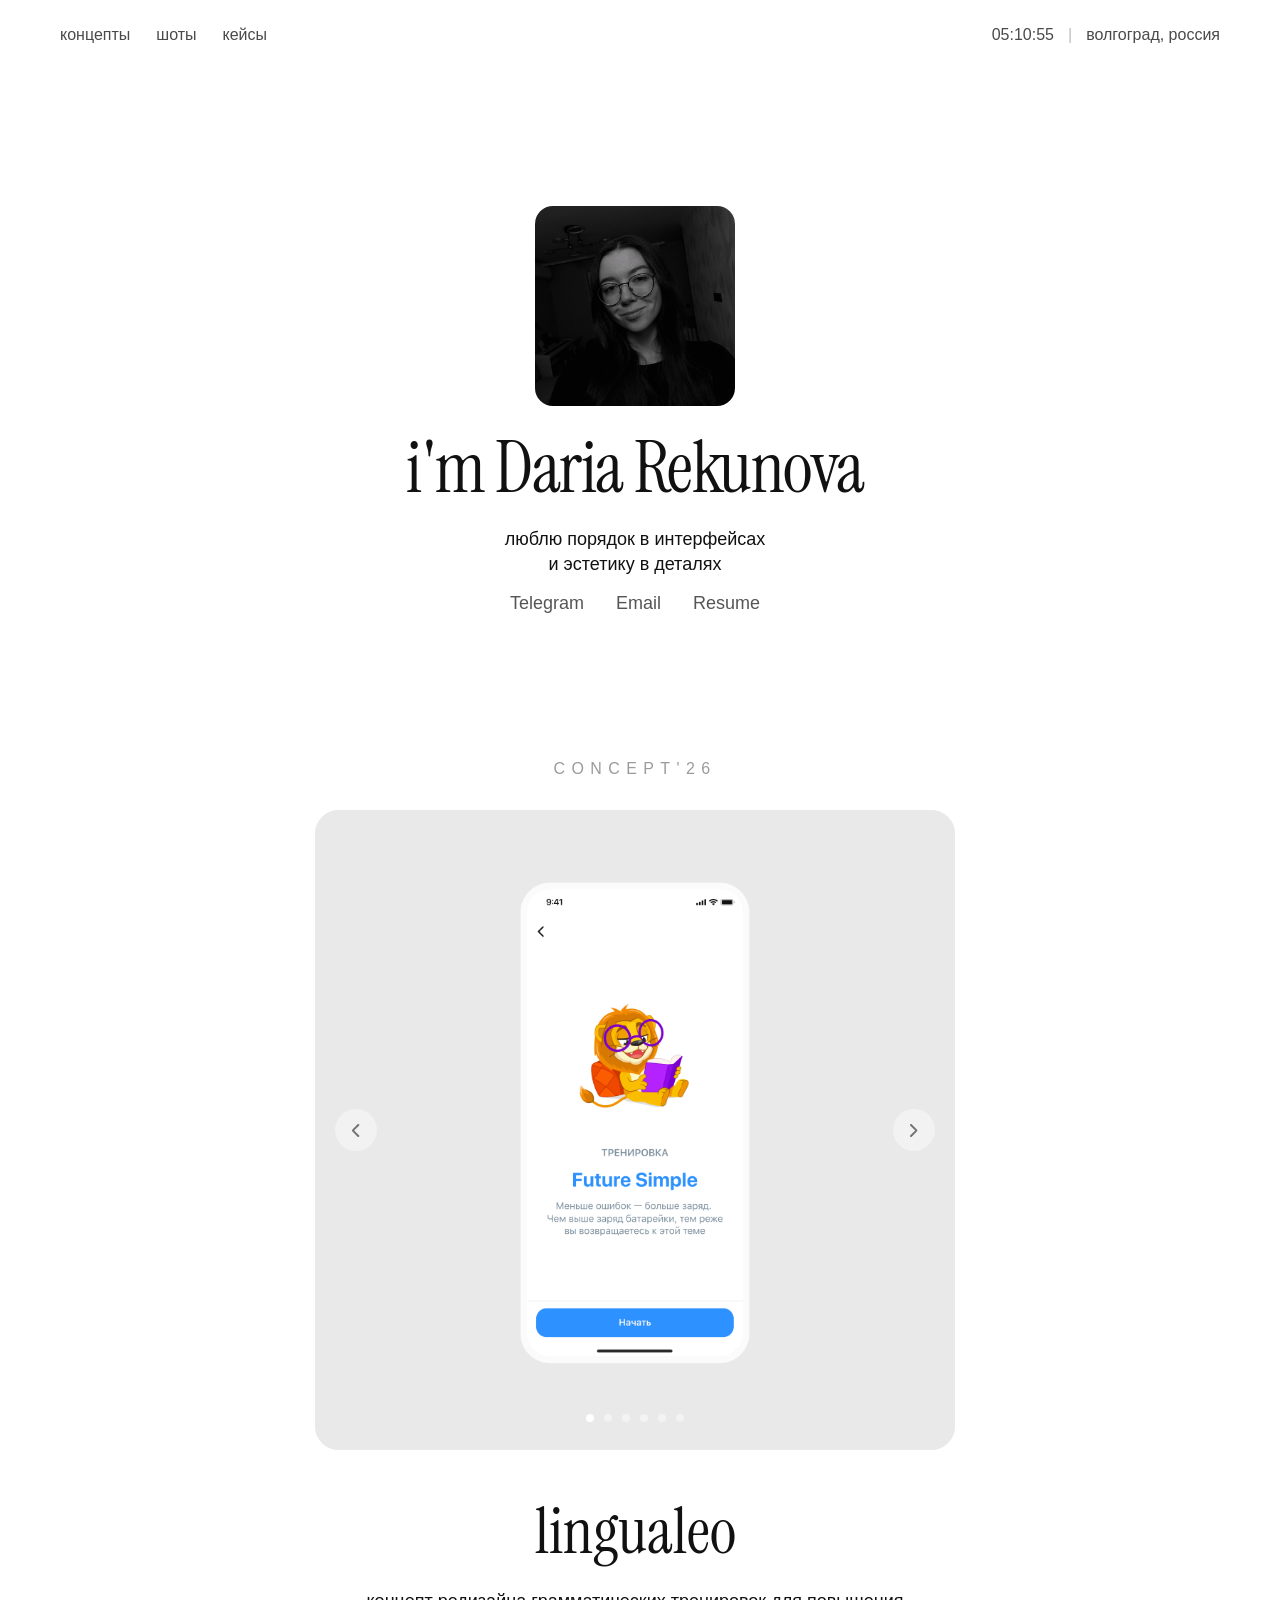
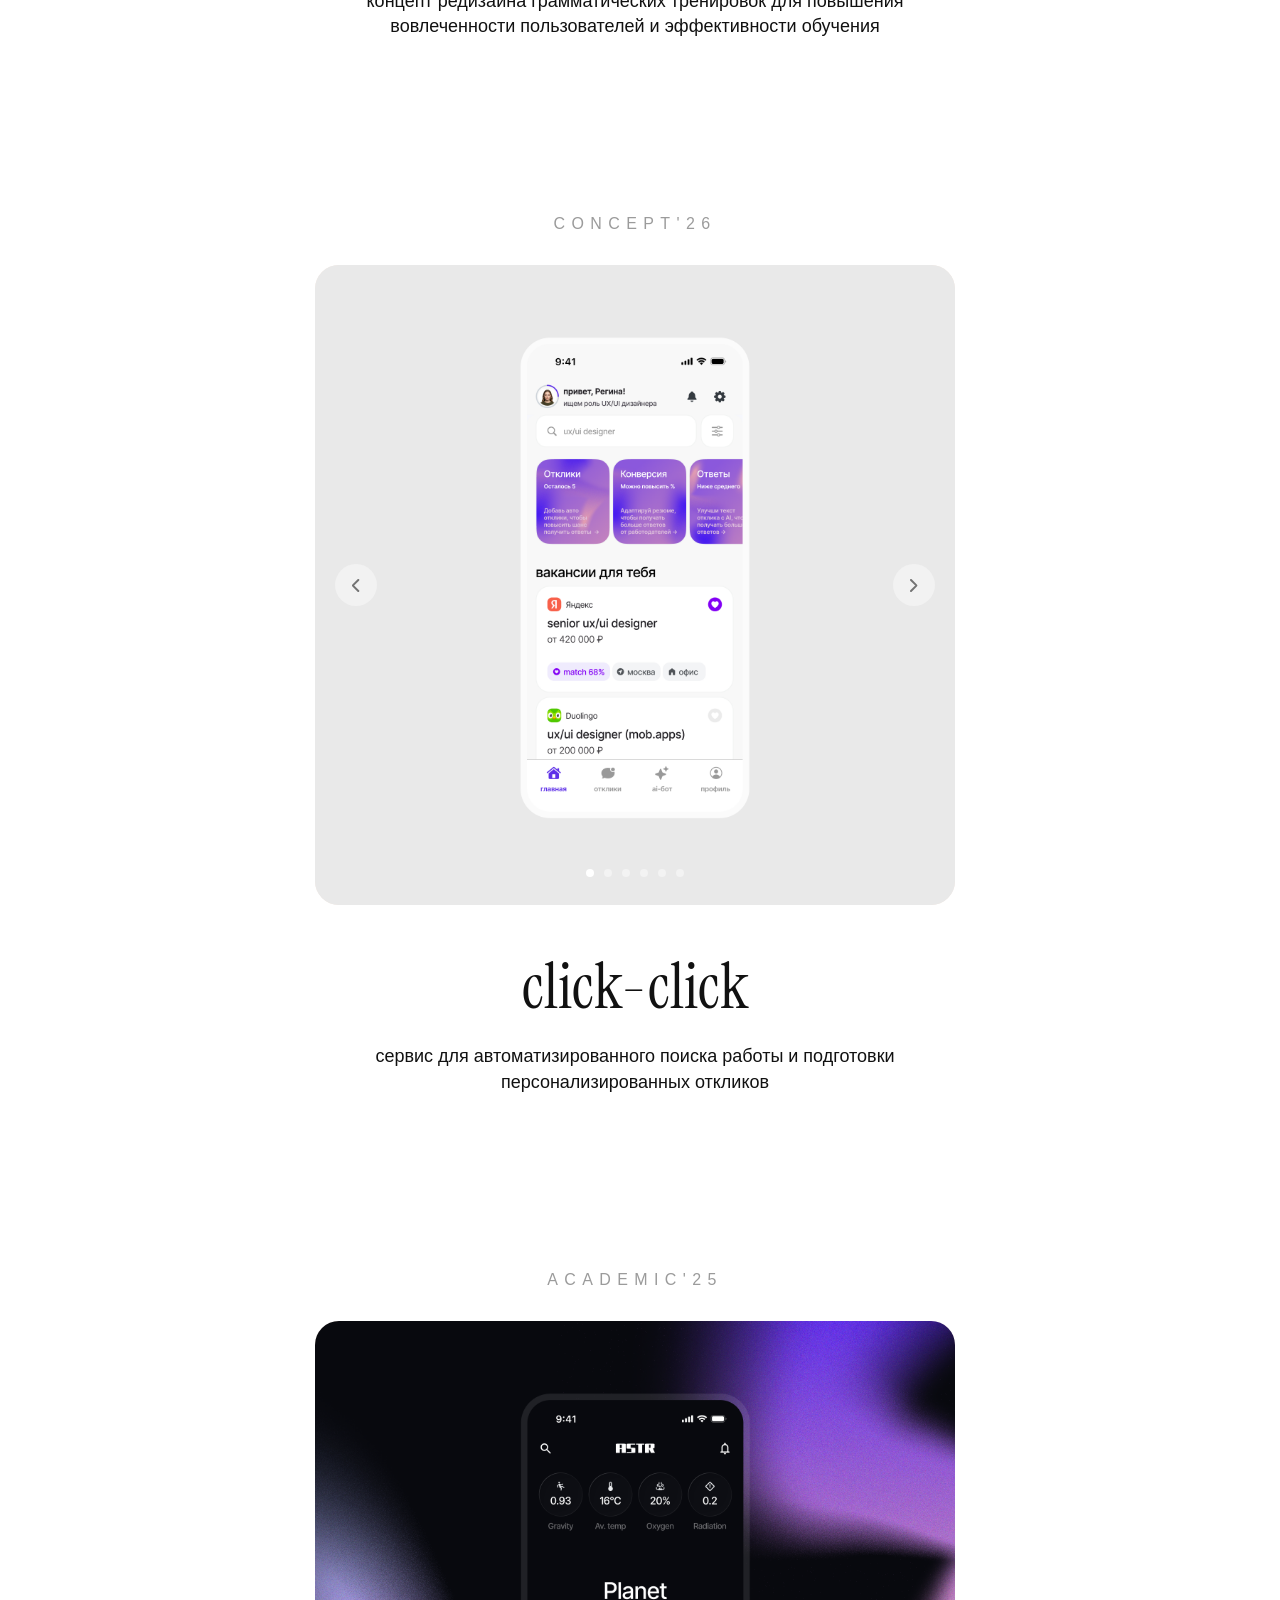
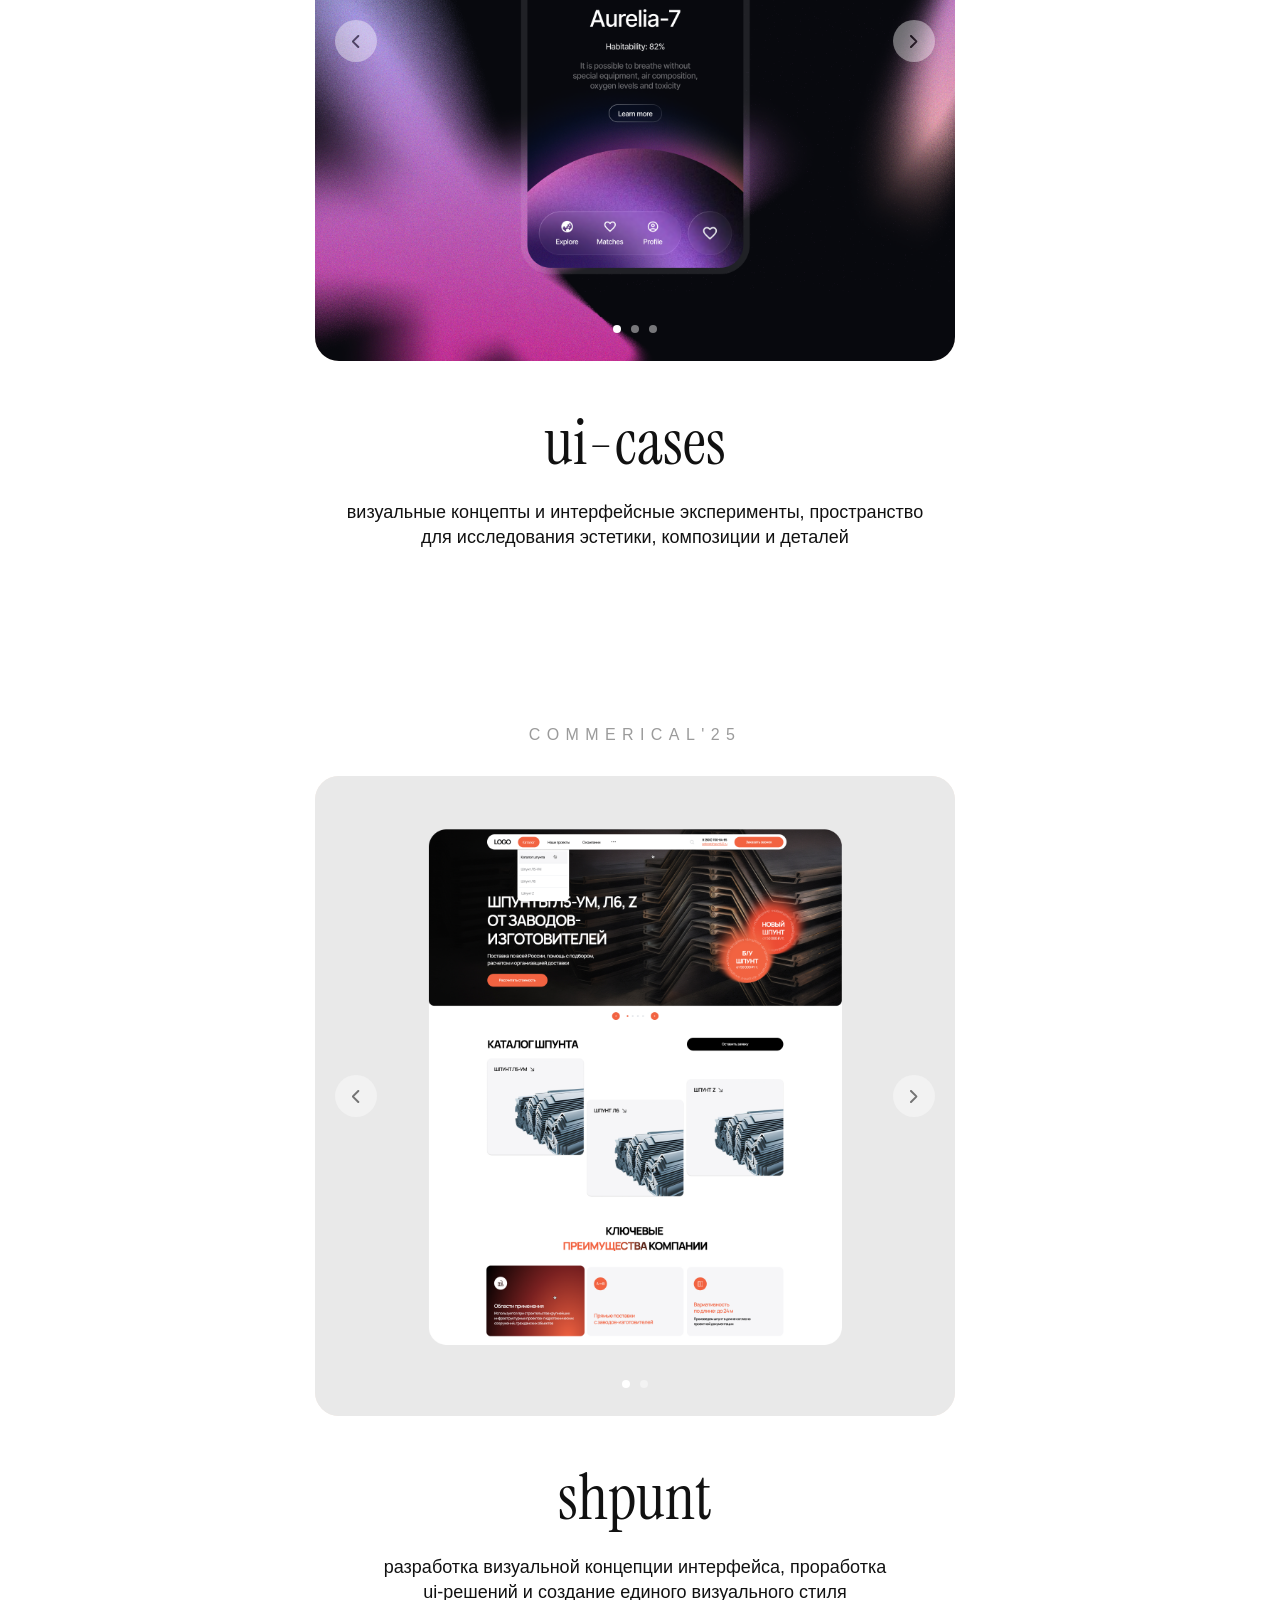
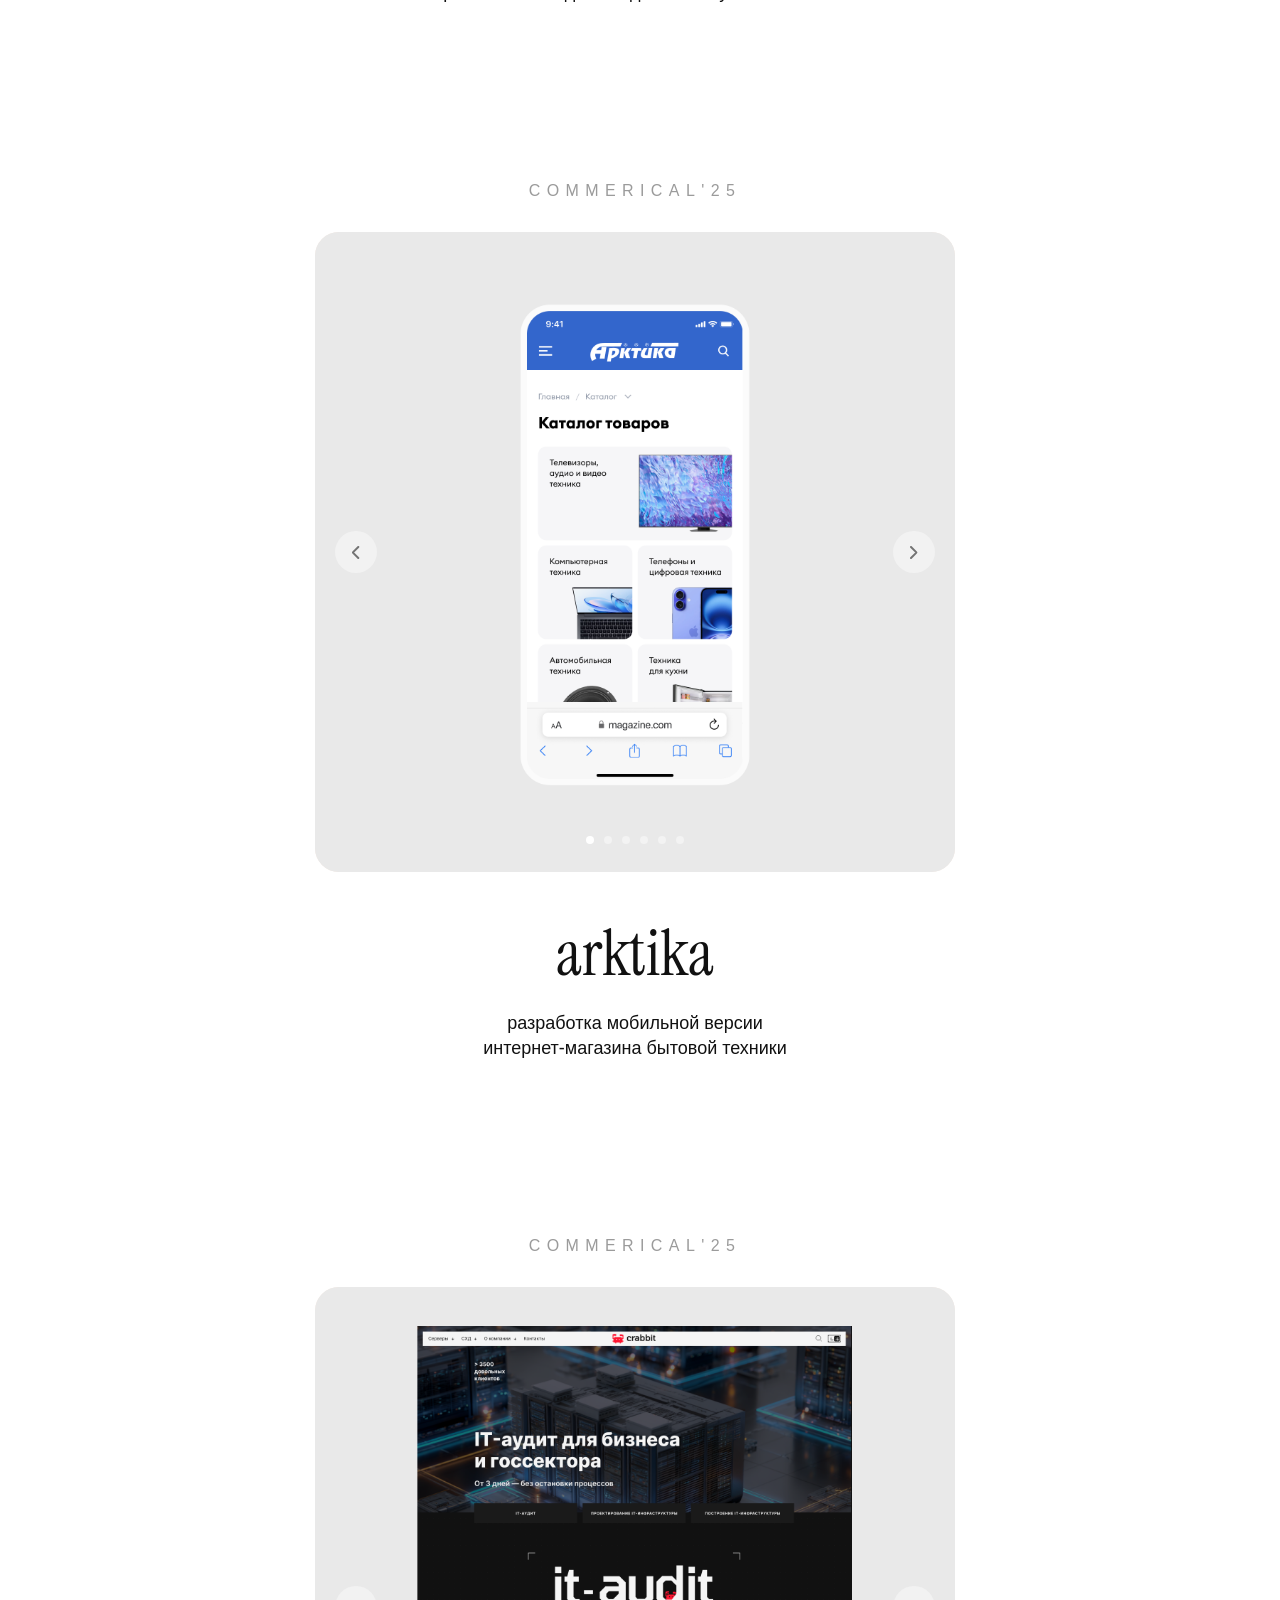
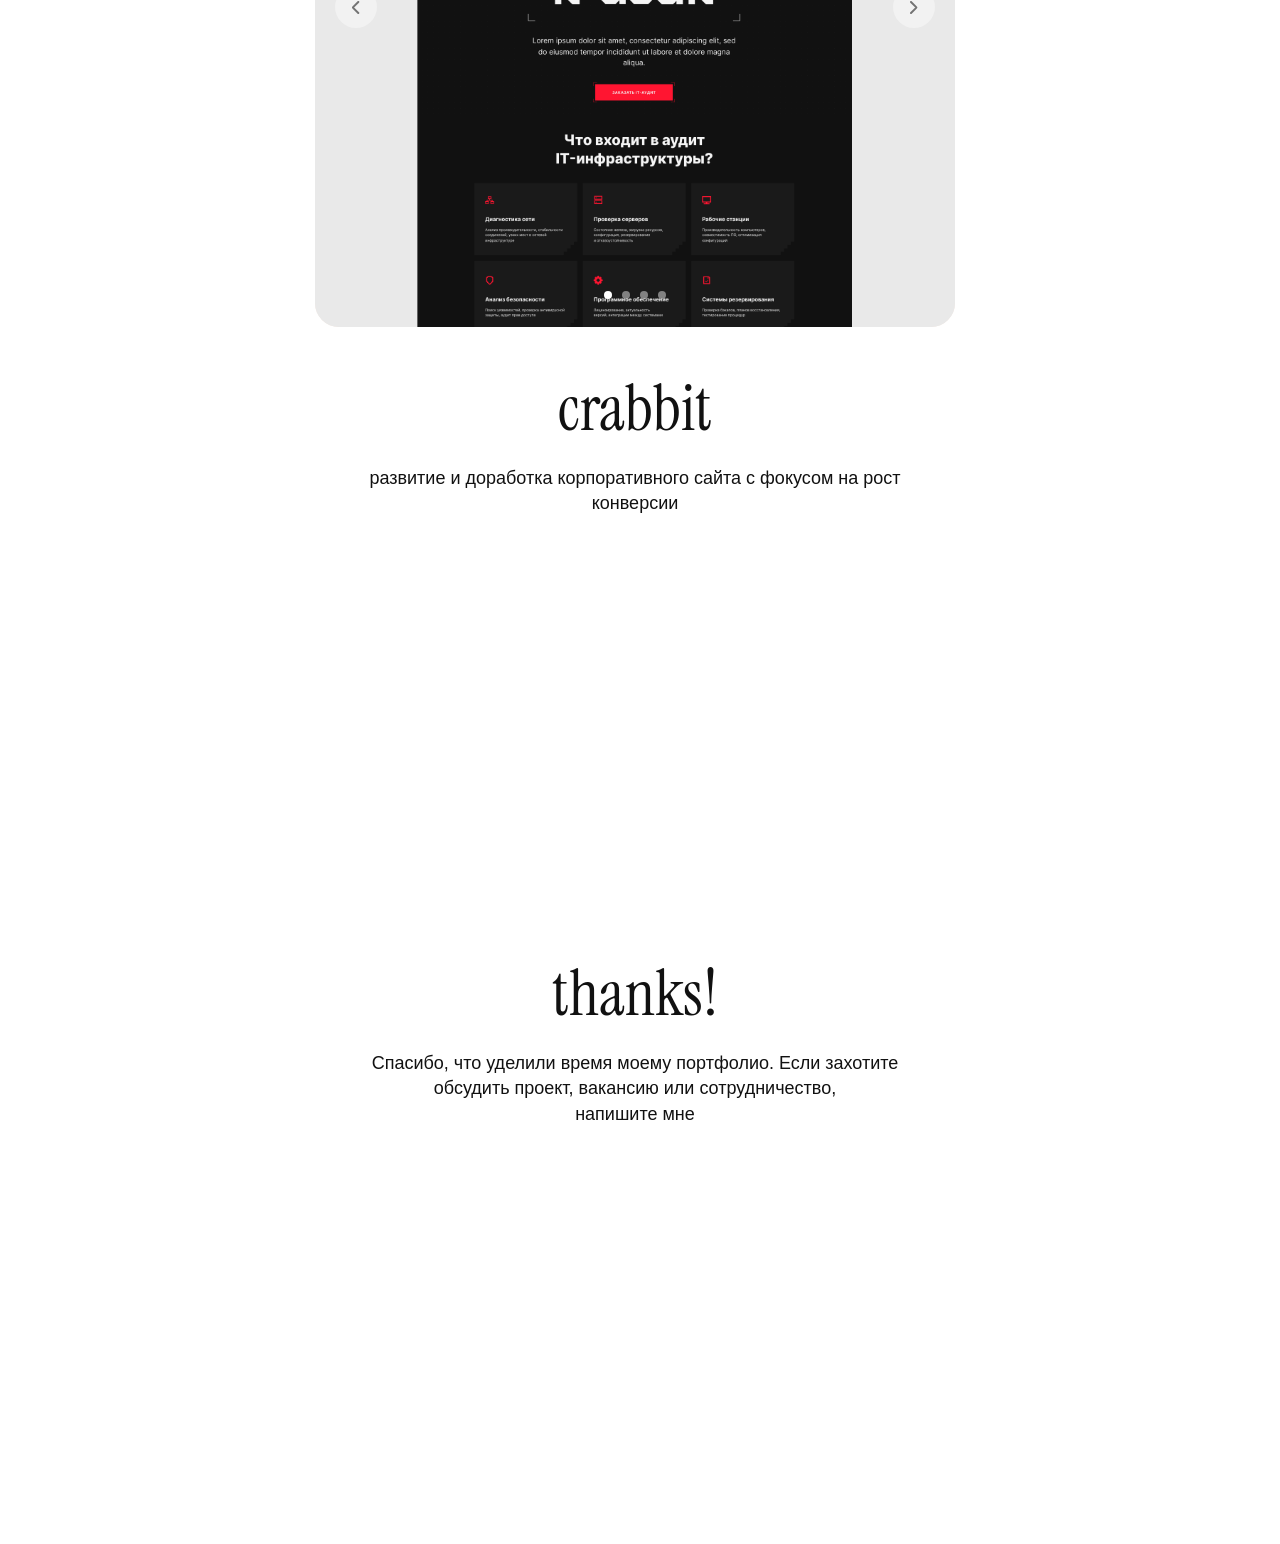
==== commit 244e602d: "Reduce case section headings and darken narrative text" ====
--- a/index.html
+++ b/index.html
@@ -6,8 +6,8 @@
     <meta http-equiv="X-UA-Compatible" content="ie=edge" />
     <title>Daria Rekunova — UX/UI Designer</title>
     <link rel="icon" type="image/png" href="imahes/ico.svg" />
-    <link rel="stylesheet" href="styles.css?v=20261026-case-header-1" />
-    <link rel="stylesheet" href="ling.css?v=20261026-case-header-1" />
+    <link rel="stylesheet" href="styles.css?v=20261026-text-14" />
+    <link rel="stylesheet" href="ling.css?v=20261026-text-14" />
     <link rel="preconnect" href="https://fonts.googleapis.com" />
     <link rel="preconnect" href="https://fonts.gstatic.com" crossorigin />
     <link
@@ -352,6 +352,6 @@
       </div>
       <div class="case-dialog__body" id="case-dialog-body" aria-busy="false"></div>
     </dialog>
-    <script src="script.js?v=20261026-case-header-1"></script>
+    <script src="script.js?v=20261026-text-14"></script>
   </body>
 </html>
--- a/ling.css
+++ b/ling.css
@@ -223,3 +223,26 @@
 @media (forced-colors: active) {
   #case-dialog-title, .case-dialog__close { color: CanvasText; }
 }
+
+/* Smaller section labels and darker case narrative. */
+.case-page .case-container :is(h2, h3, h4),
+.case-dialog .case-container :is(h2, h3, h4) { font-size: 14px; }
+.case-page .case-container p,
+.case-page .case-container li,
+.case-dialog .case-container p,
+.case-dialog .case-container li,
+.case-page .hero__link,
+.case-dialog .hero__link,
+.case-metrics dt,
+.case-metrics dd span { color: #121212; }
+@media (forced-colors: active) {
+  .case-page .case-container p,
+  .case-page .case-container li,
+  .case-dialog .case-container p,
+  .case-dialog .case-container li,
+  .case-page .hero__link,
+  .case-dialog .hero__link,
+  .case-metrics dt,
+  .case-metrics dd span { color: CanvasText; }
+}
+.case-container strong { color: #121212; }
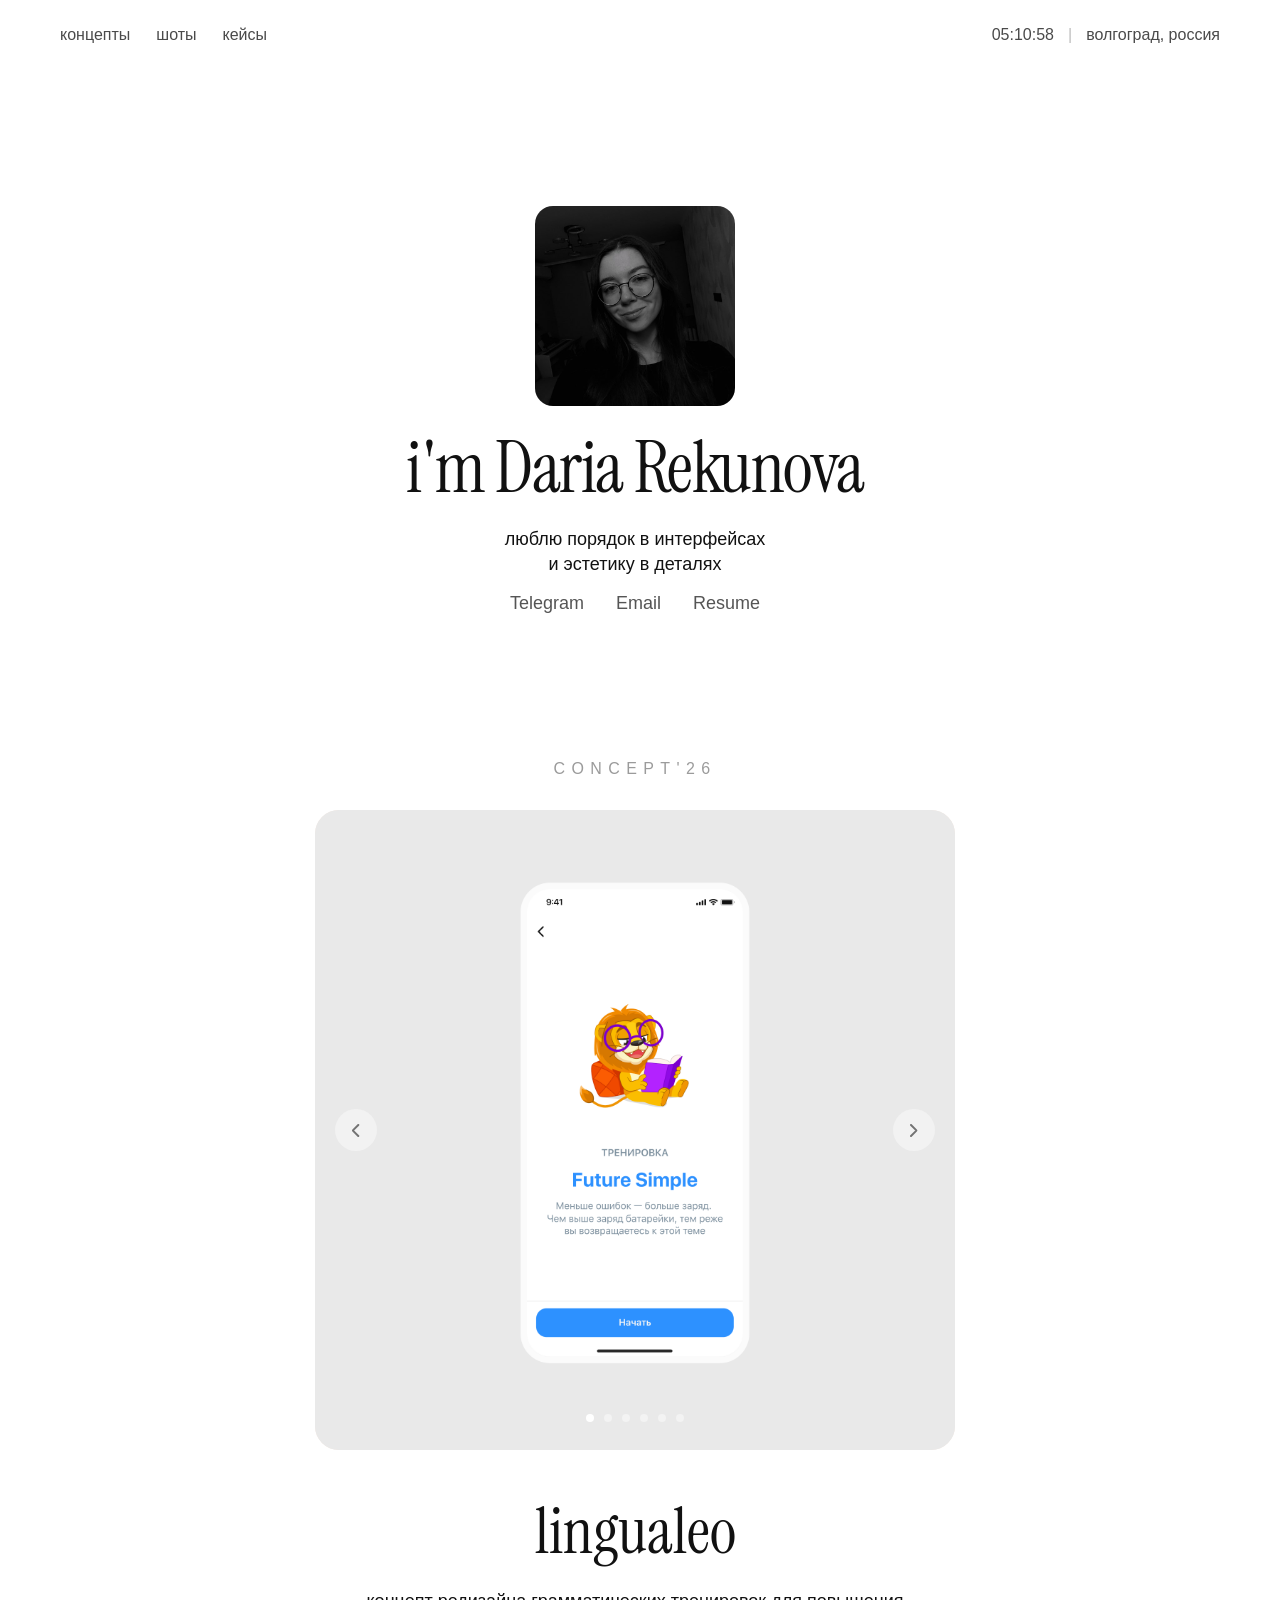
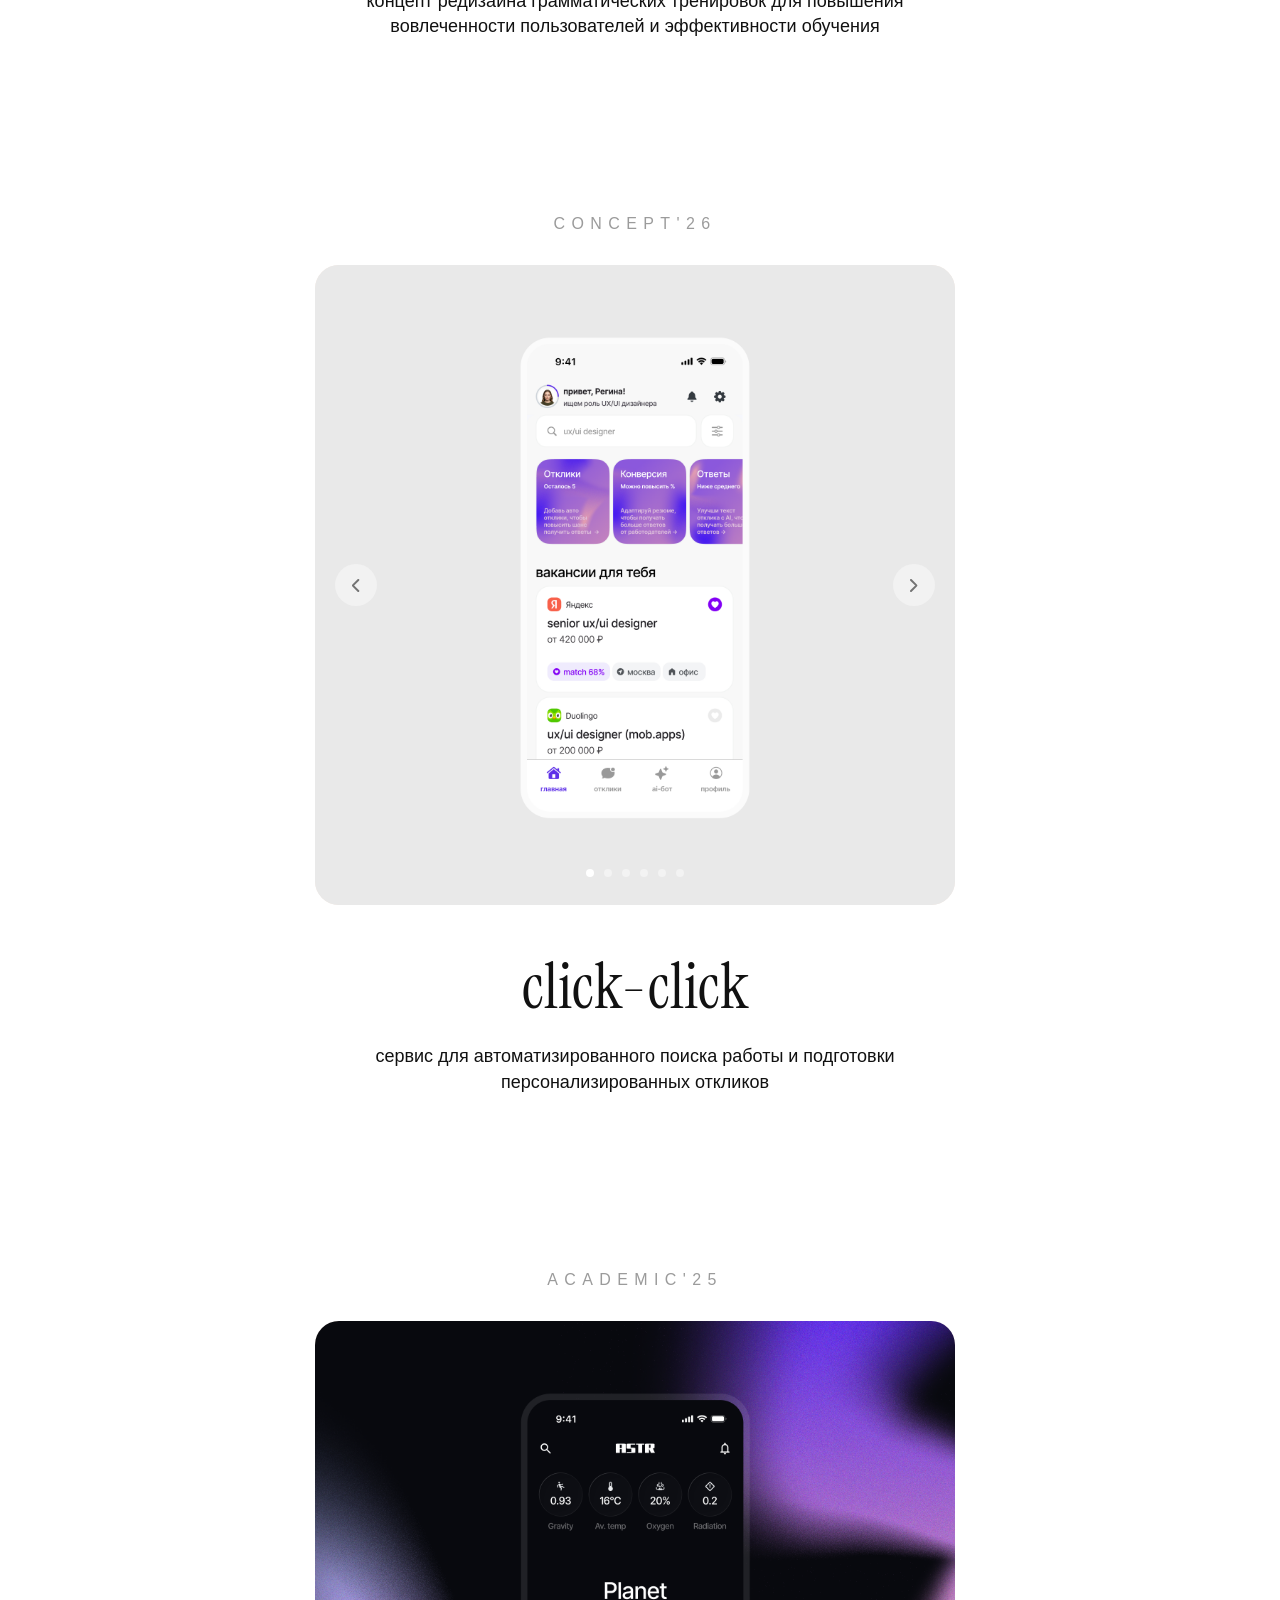
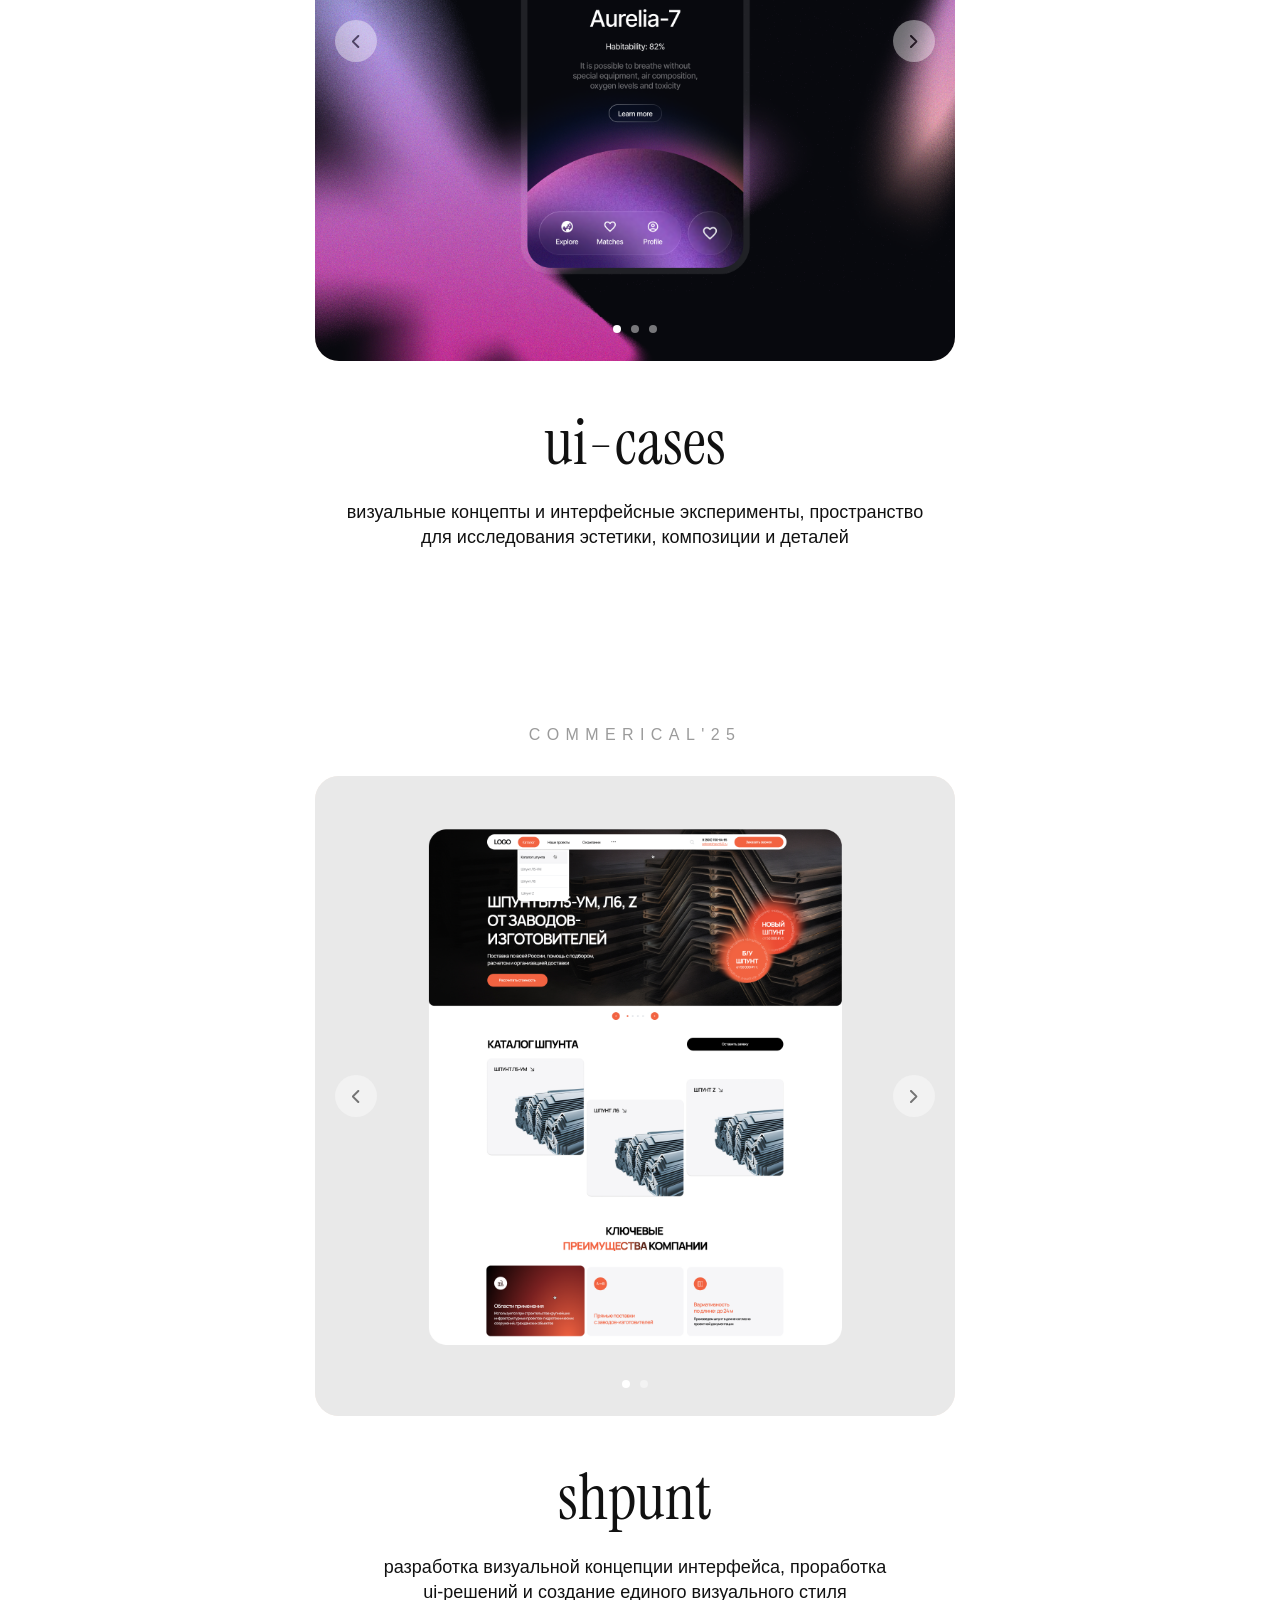
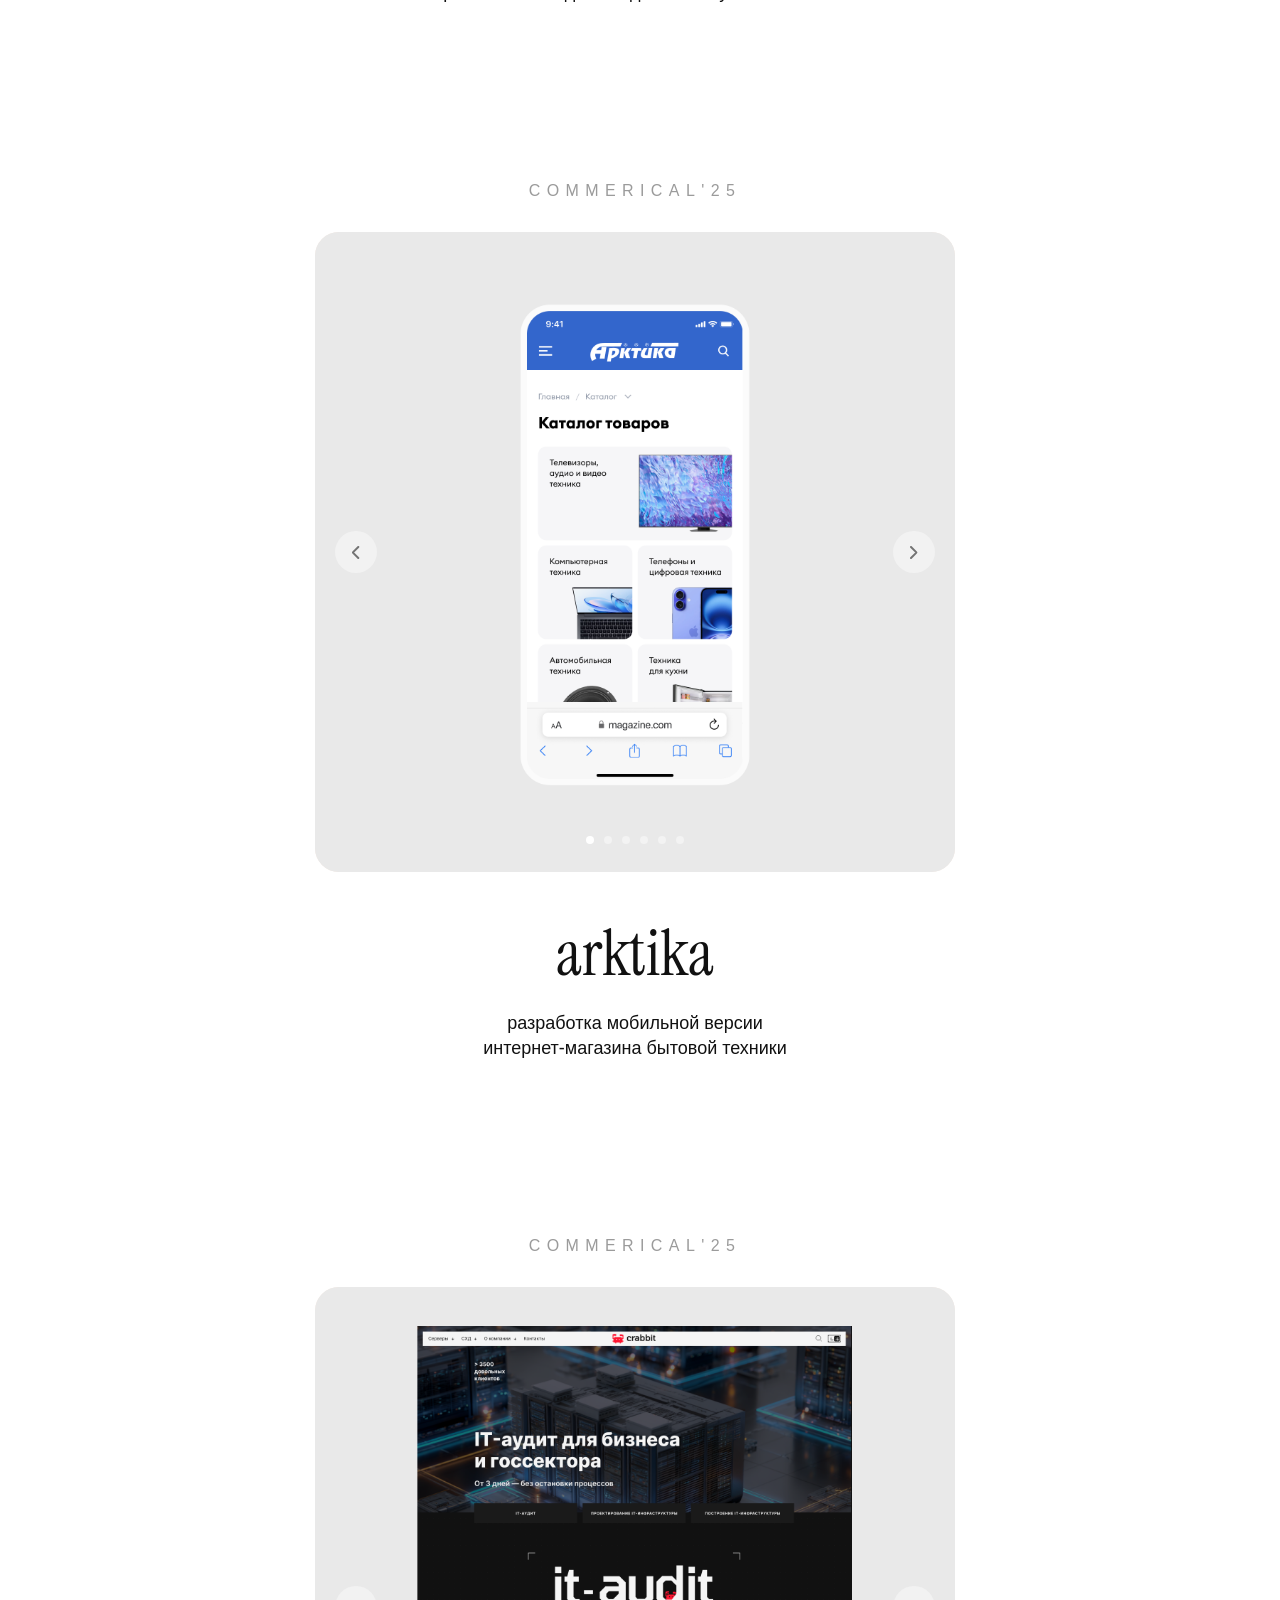
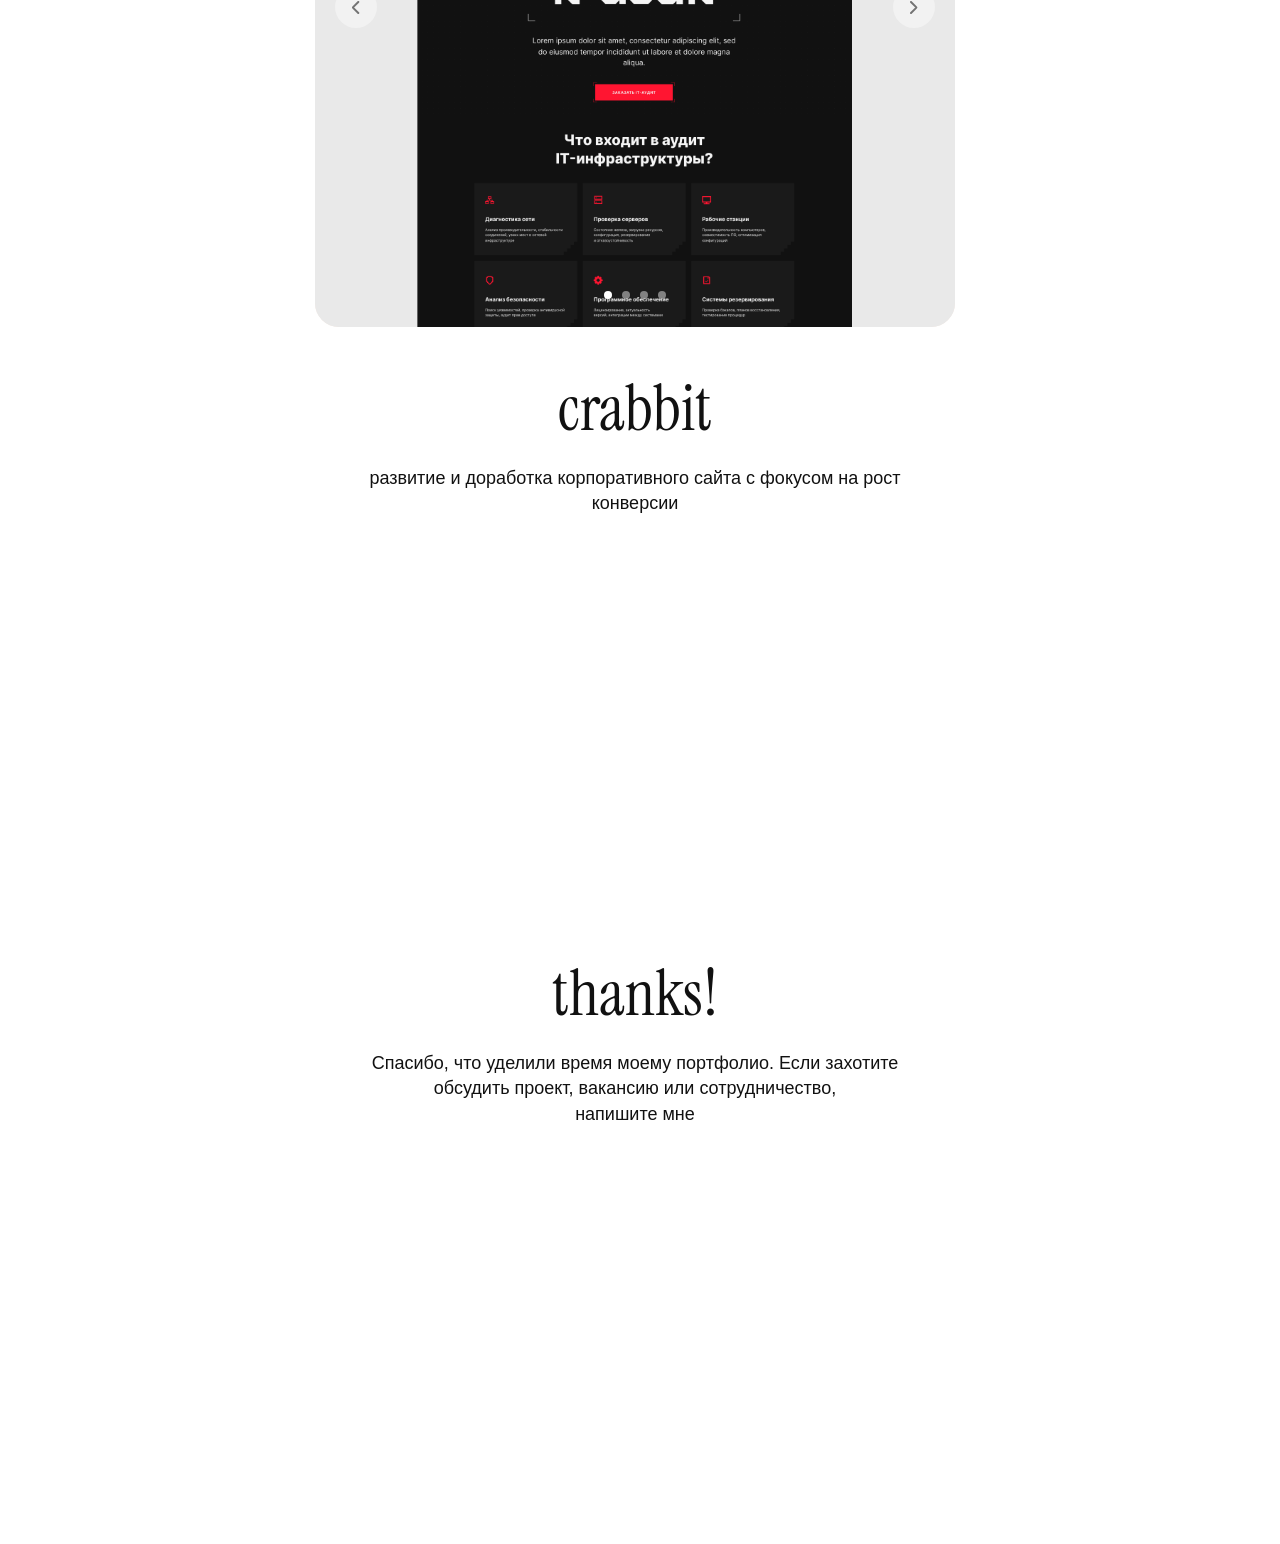
==== commit de26537a: "Hide case popup scrollbar while preserving scrolling" ====
--- a/index.html
+++ b/index.html
@@ -6,8 +6,8 @@
     <meta http-equiv="X-UA-Compatible" content="ie=edge" />
     <title>Daria Rekunova — UX/UI Designer</title>
     <link rel="icon" type="image/png" href="imahes/ico.svg" />
-    <link rel="stylesheet" href="styles.css?v=20261026-text-14" />
-    <link rel="stylesheet" href="ling.css?v=20261026-text-14" />
+    <link rel="stylesheet" href="styles.css?v=20261026-hidden-scroll" />
+    <link rel="stylesheet" href="ling.css?v=20261026-hidden-scroll" />
     <link rel="preconnect" href="https://fonts.googleapis.com" />
     <link rel="preconnect" href="https://fonts.gstatic.com" crossorigin />
     <link
@@ -352,6 +352,6 @@
       </div>
       <div class="case-dialog__body" id="case-dialog-body" aria-busy="false"></div>
     </dialog>
-    <script src="script.js?v=20261026-text-14"></script>
+    <script src="script.js?v=20261026-hidden-scroll"></script>
   </body>
 </html>
--- a/ling.css
+++ b/ling.css
@@ -246,3 +246,14 @@
   .case-metrics dd span { color: CanvasText; }
 }
 .case-container strong { color: #121212; }
+
+/* Hide the case scroll rail while retaining native scrolling. */
+.case-dialog__body {
+  scrollbar-width: none;
+  scrollbar-gutter: auto;
+}
+.case-dialog__body::-webkit-scrollbar { display: none; }
+@media (forced-colors: active) {
+  .case-dialog__body { scrollbar-width: auto; }
+  .case-dialog__body::-webkit-scrollbar { display: block; }
+}
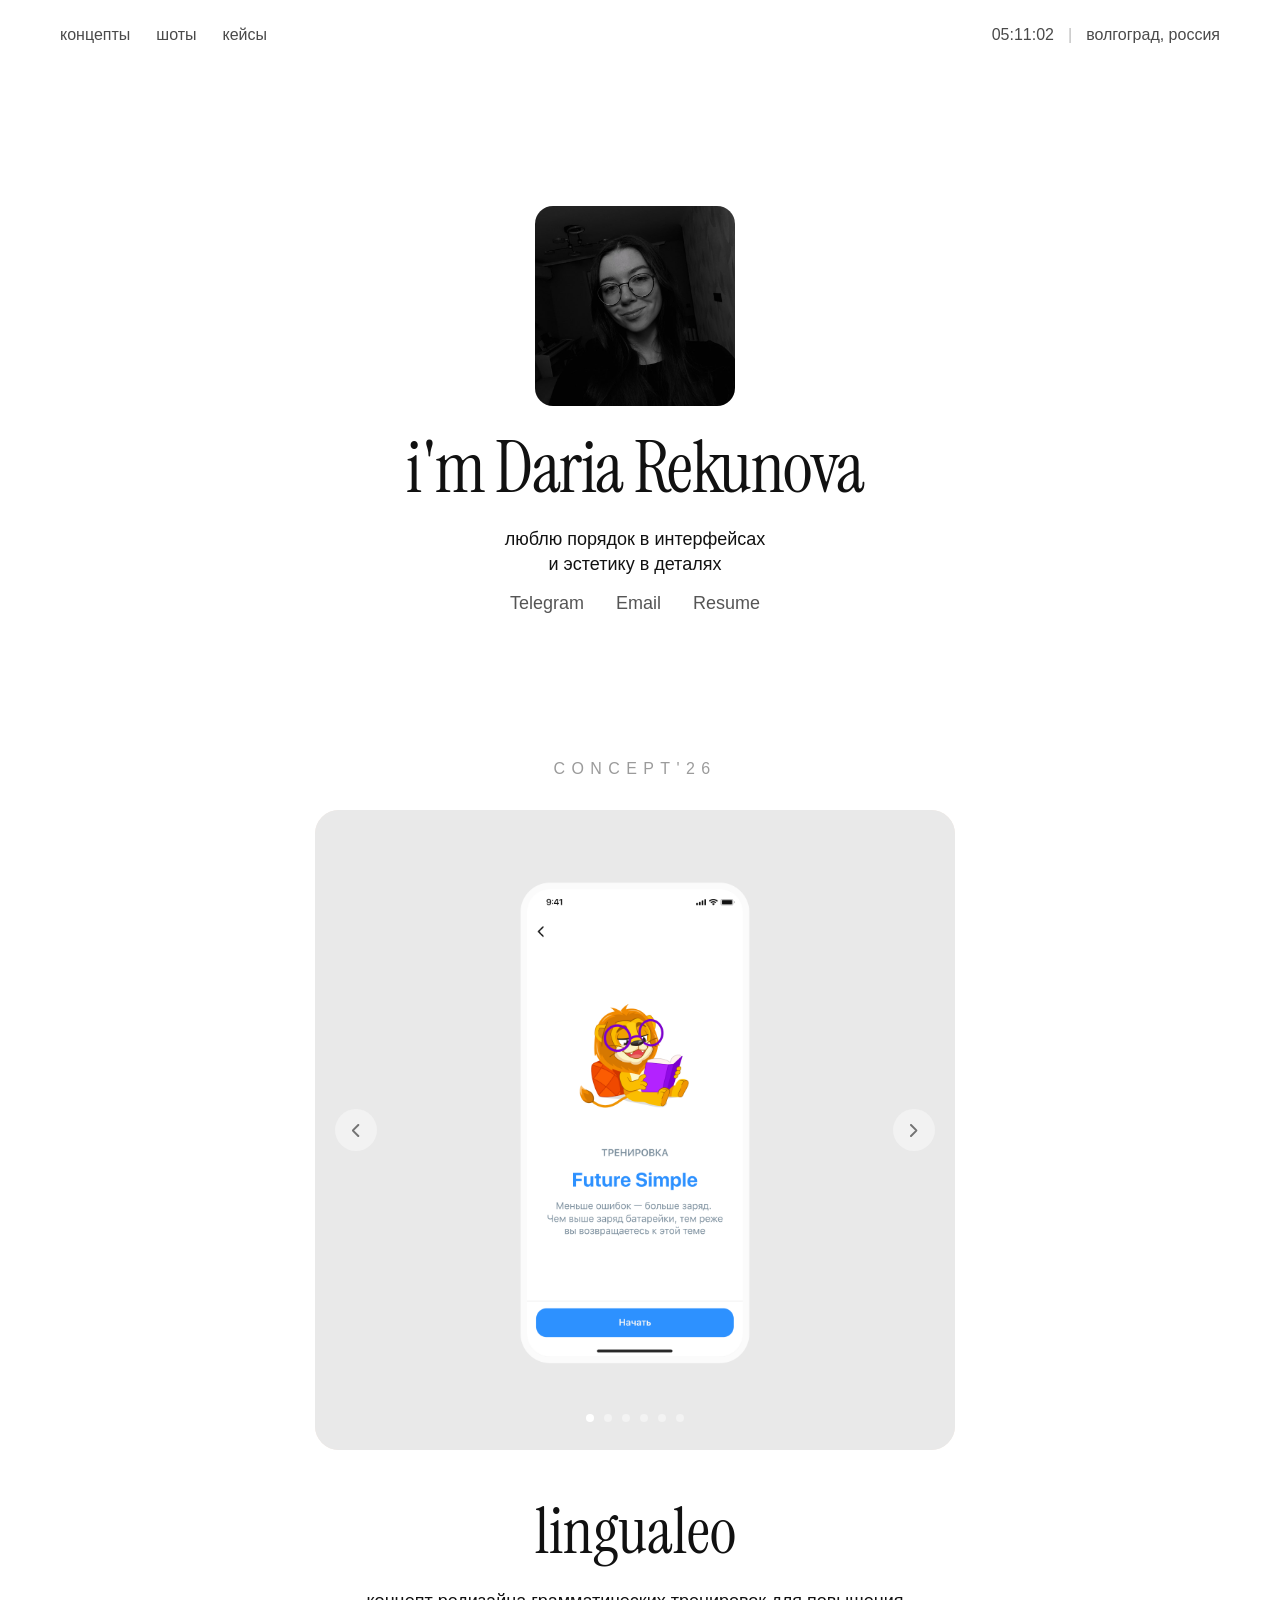
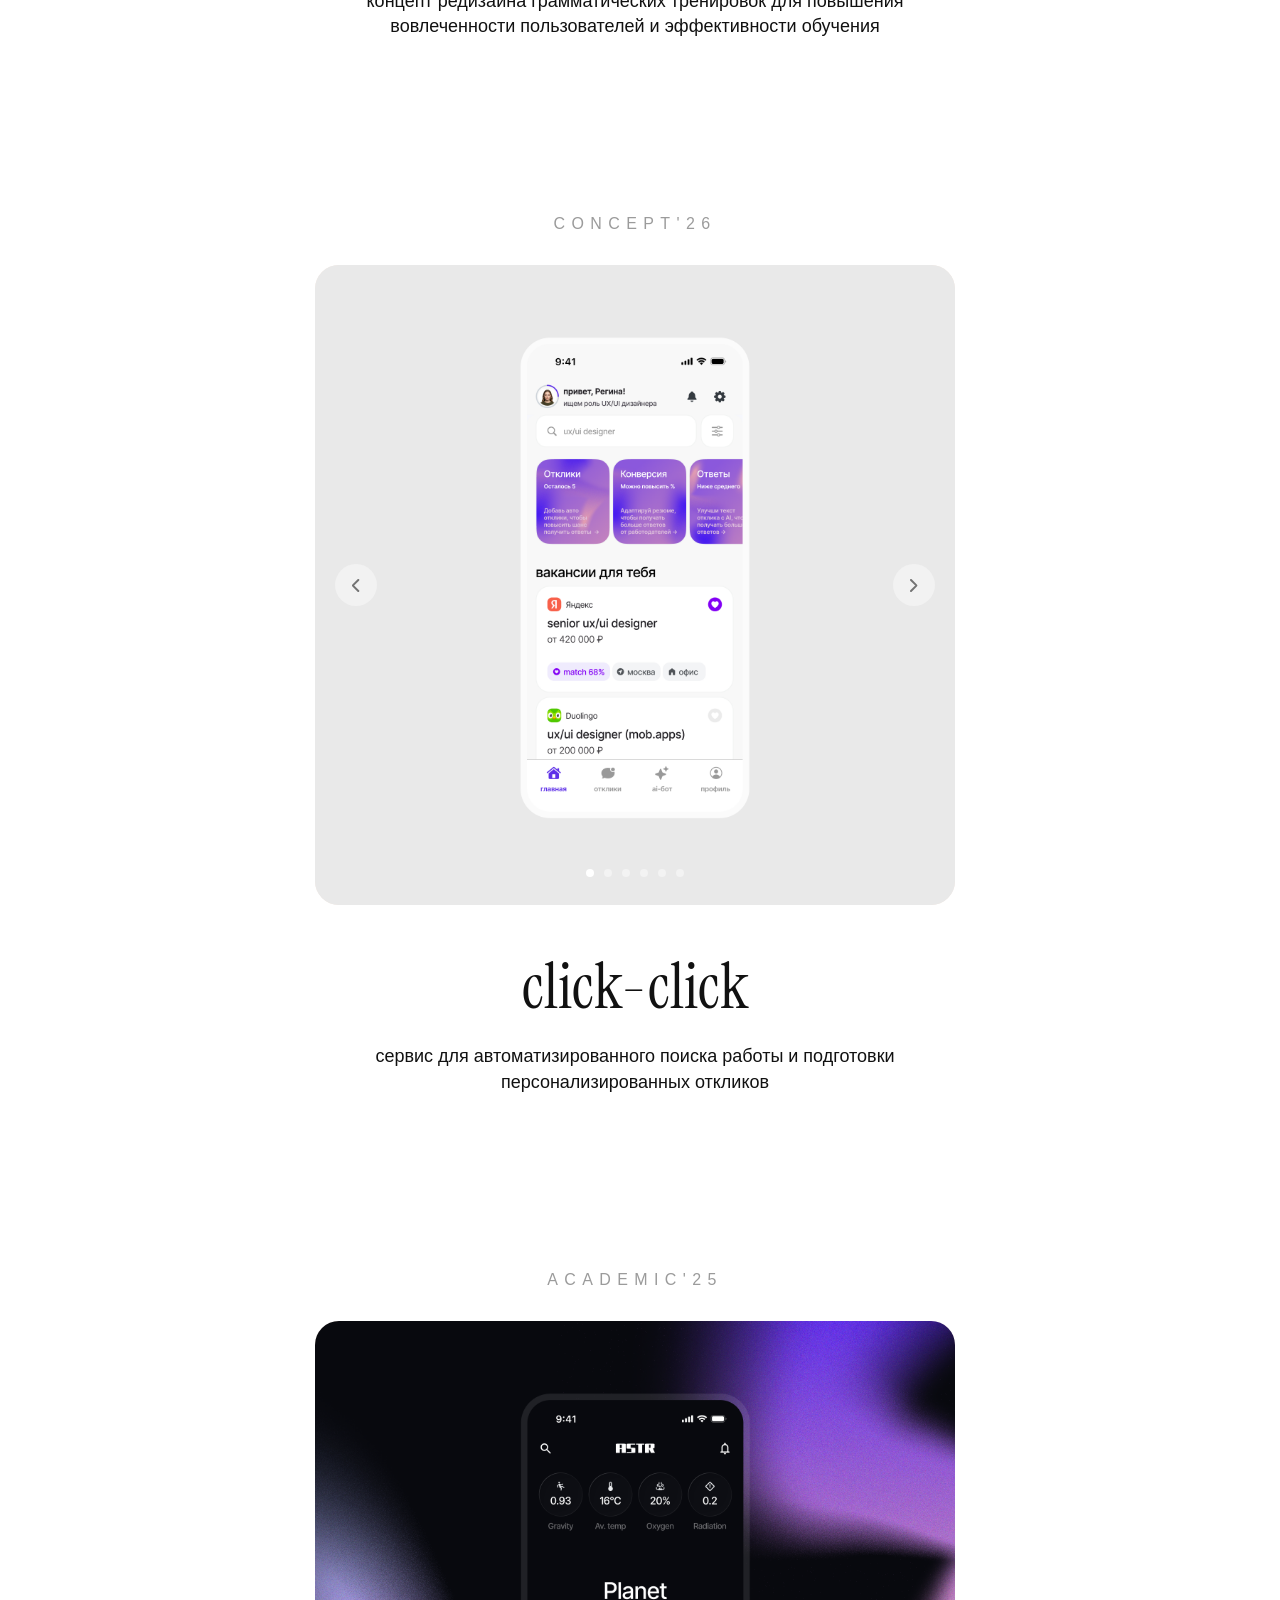
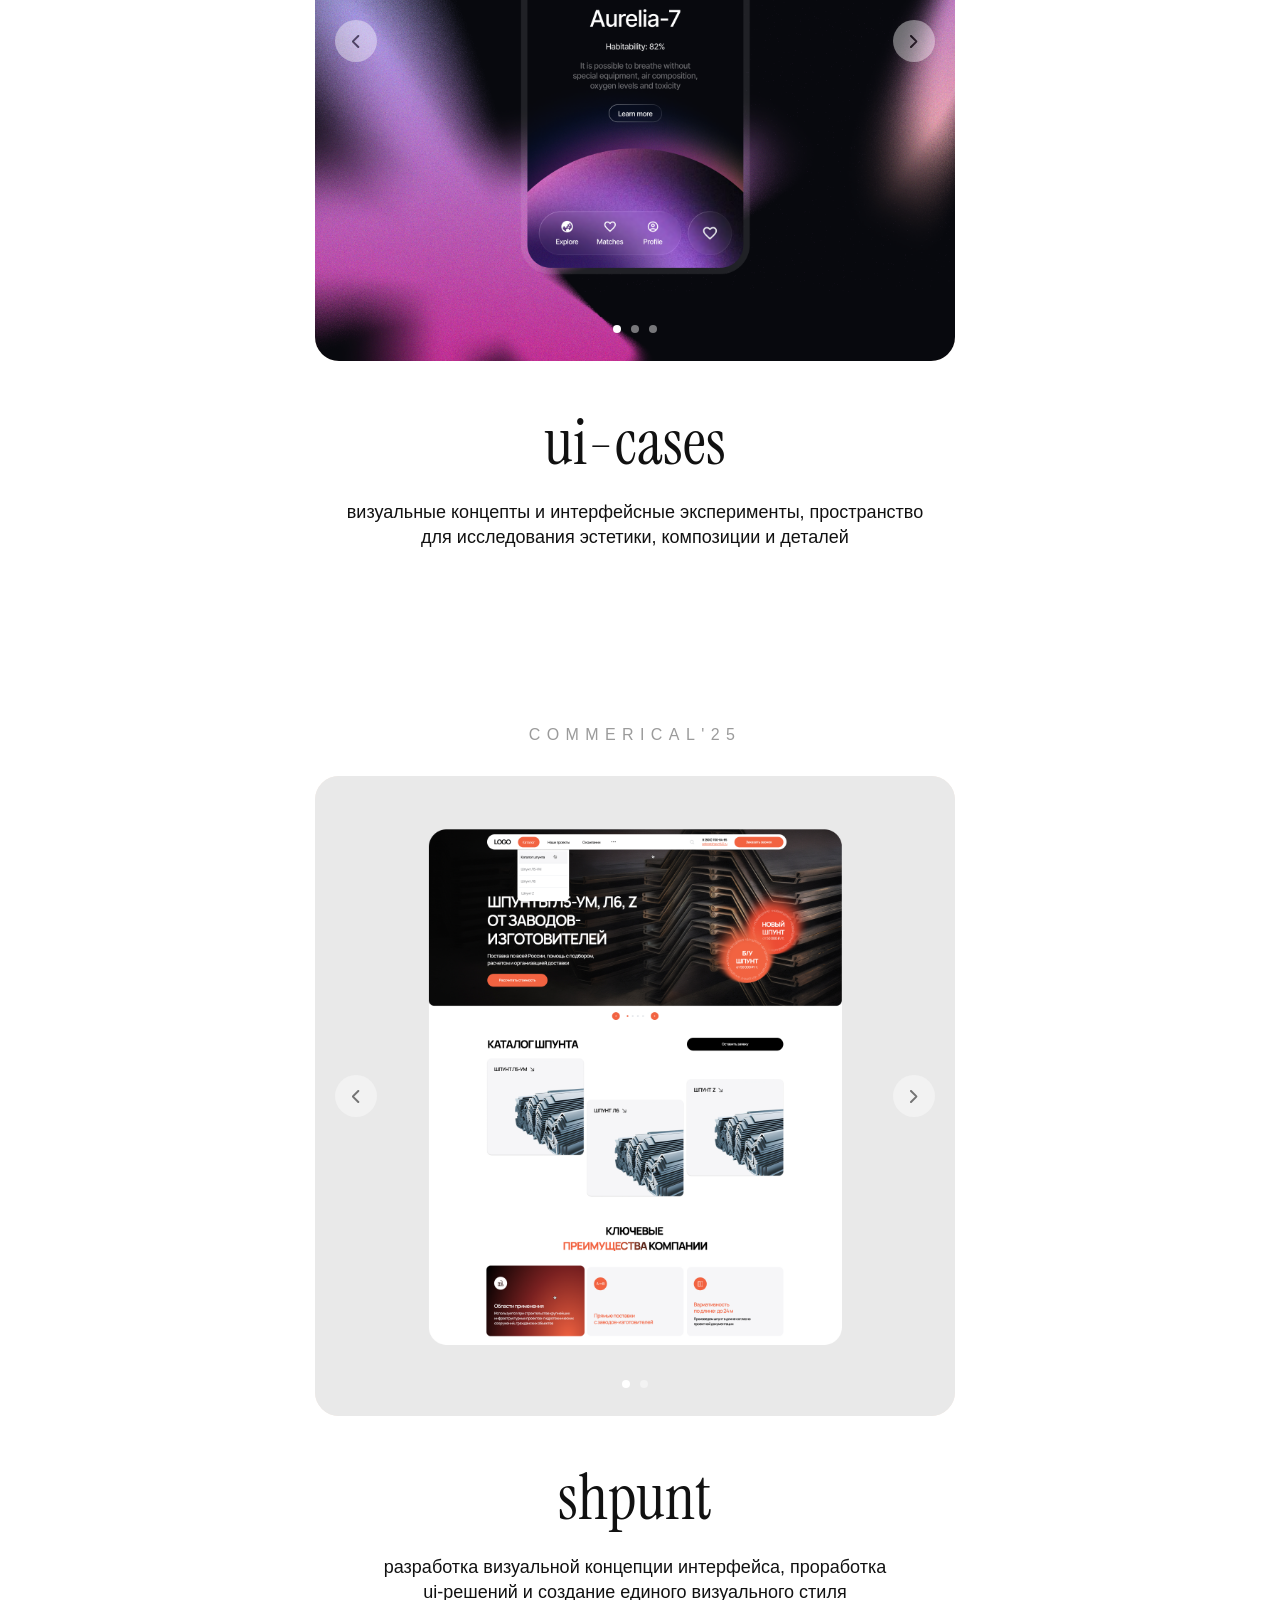
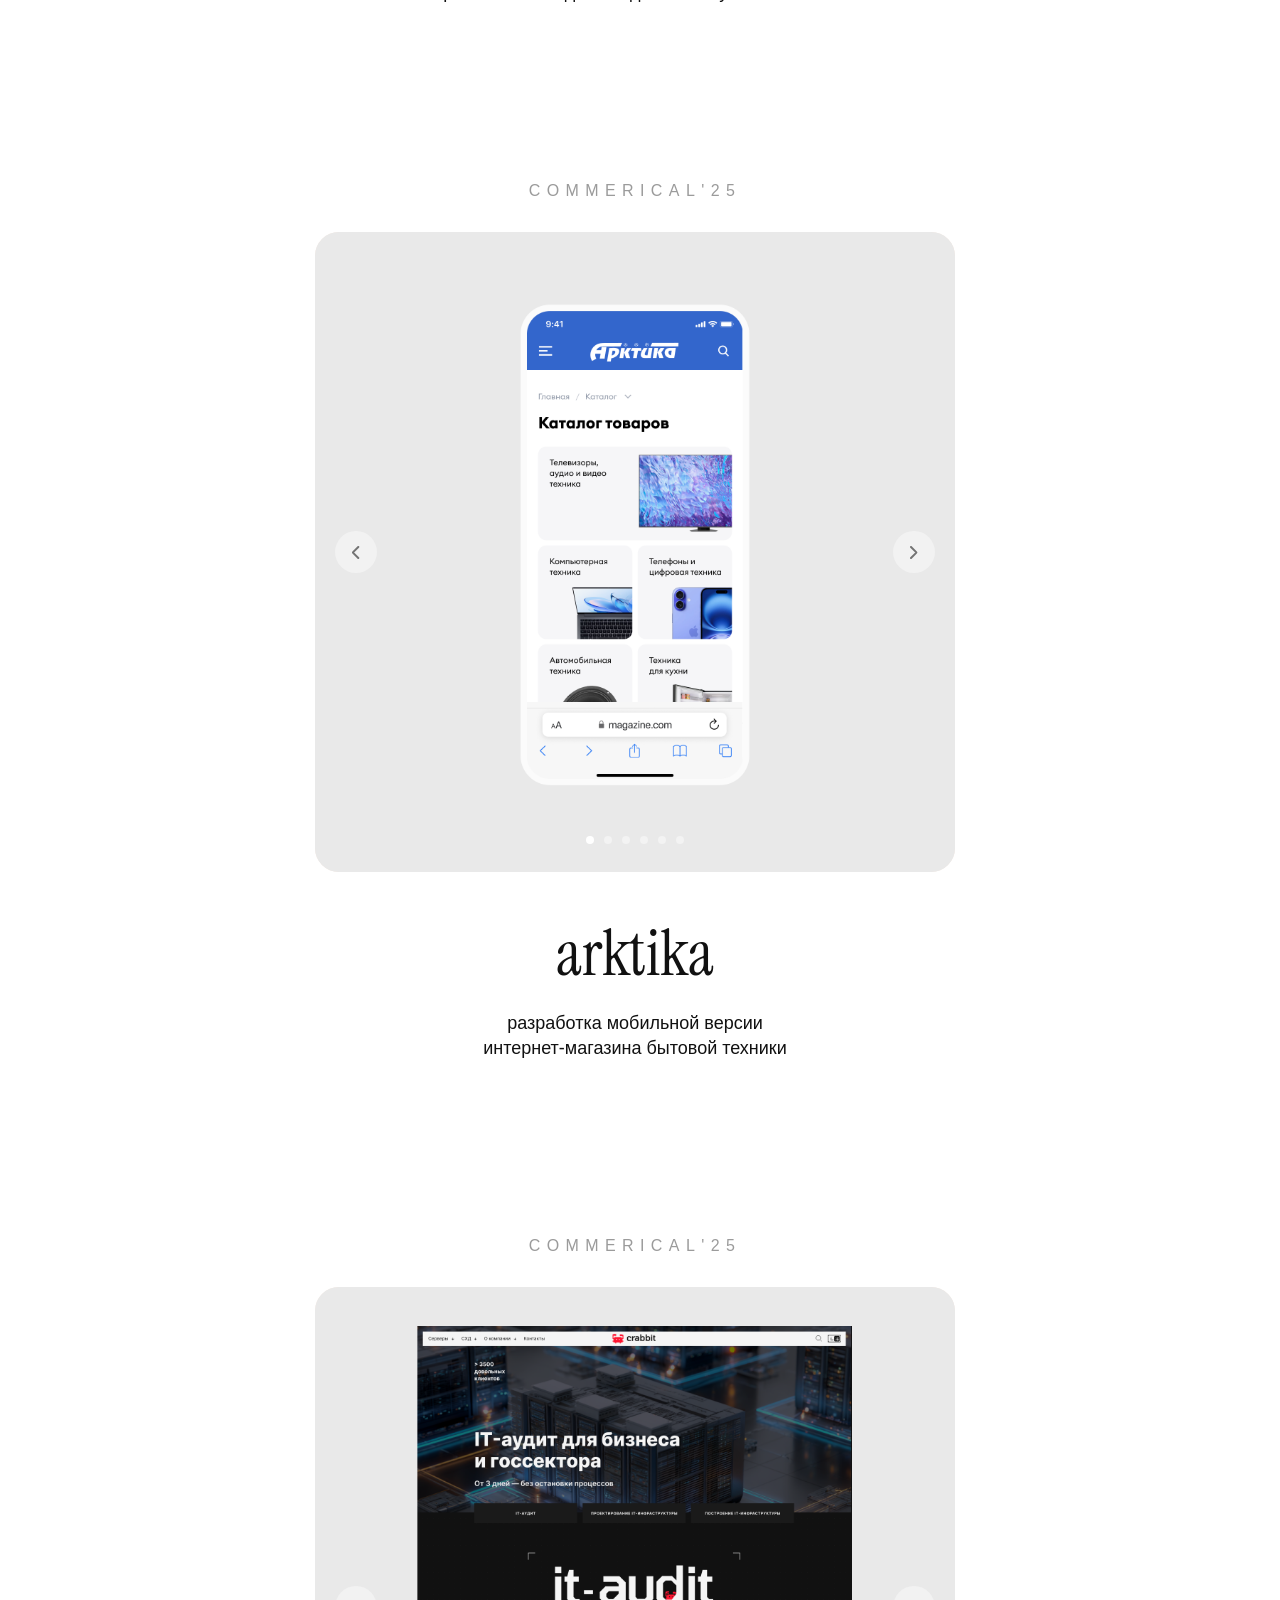
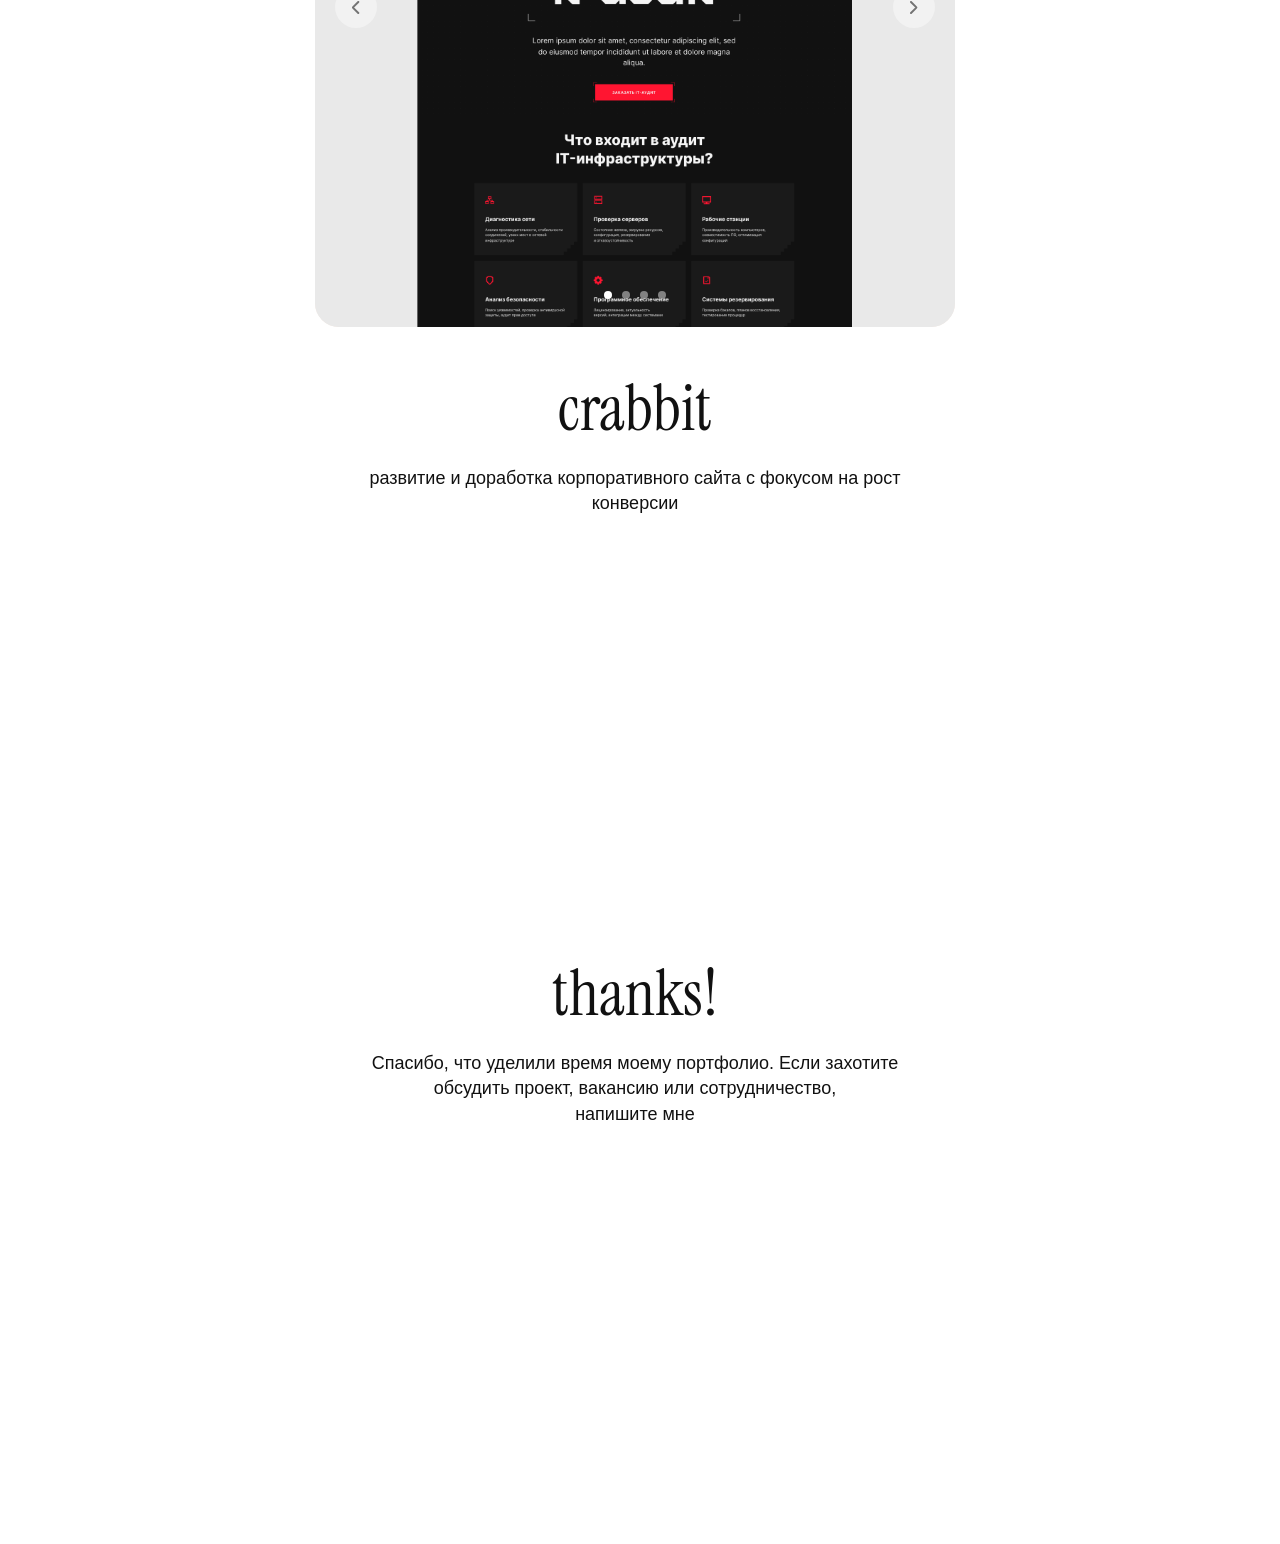
==== commit a4964cc3: "Match case body text to 16px and 24px reference rhythm" ====
--- a/index.html
+++ b/index.html
@@ -6,8 +6,8 @@
     <meta http-equiv="X-UA-Compatible" content="ie=edge" />
     <title>Daria Rekunova — UX/UI Designer</title>
     <link rel="icon" type="image/png" href="imahes/ico.svg" />
-    <link rel="stylesheet" href="styles.css?v=20261026-hidden-scroll" />
-    <link rel="stylesheet" href="ling.css?v=20261026-hidden-scroll" />
+    <link rel="stylesheet" href="styles.css?v=20261026-lineheight-24" />
+    <link rel="stylesheet" href="ling.css?v=20261026-lineheight-24" />
     <link rel="preconnect" href="https://fonts.googleapis.com" />
     <link rel="preconnect" href="https://fonts.gstatic.com" crossorigin />
     <link
@@ -352,6 +352,6 @@
       </div>
       <div class="case-dialog__body" id="case-dialog-body" aria-busy="false"></div>
     </dialog>
-    <script src="script.js?v=20261026-hidden-scroll"></script>
+    <script src="script.js?v=20261026-lineheight-24"></script>
   </body>
 </html>
--- a/ling.css
+++ b/ling.css
@@ -257,3 +257,25 @@
   .case-dialog__body { scrollbar-width: auto; }
   .case-dialog__body::-webkit-scrollbar { display: block; }
 }
+
+/* Narrative rhythm matches the supplied 16px / 24px reference. */
+.case-page .case-container p,
+.case-page .case-container li,
+.case-dialog .case-container p,
+.case-dialog .case-container li,
+.case-page .hero__link,
+.case-dialog .hero__link {
+  font-family: Inter, Arial, sans-serif;
+  font-size: 16px;
+  font-weight: 400;
+  line-height: 1.5;
+  color: #121212;
+}
+@media (forced-colors: active) {
+  .case-page .case-container p,
+  .case-page .case-container li,
+  .case-dialog .case-container p,
+  .case-dialog .case-container li,
+  .case-page .hero__link,
+  .case-dialog .hero__link { color: CanvasText; }
+}
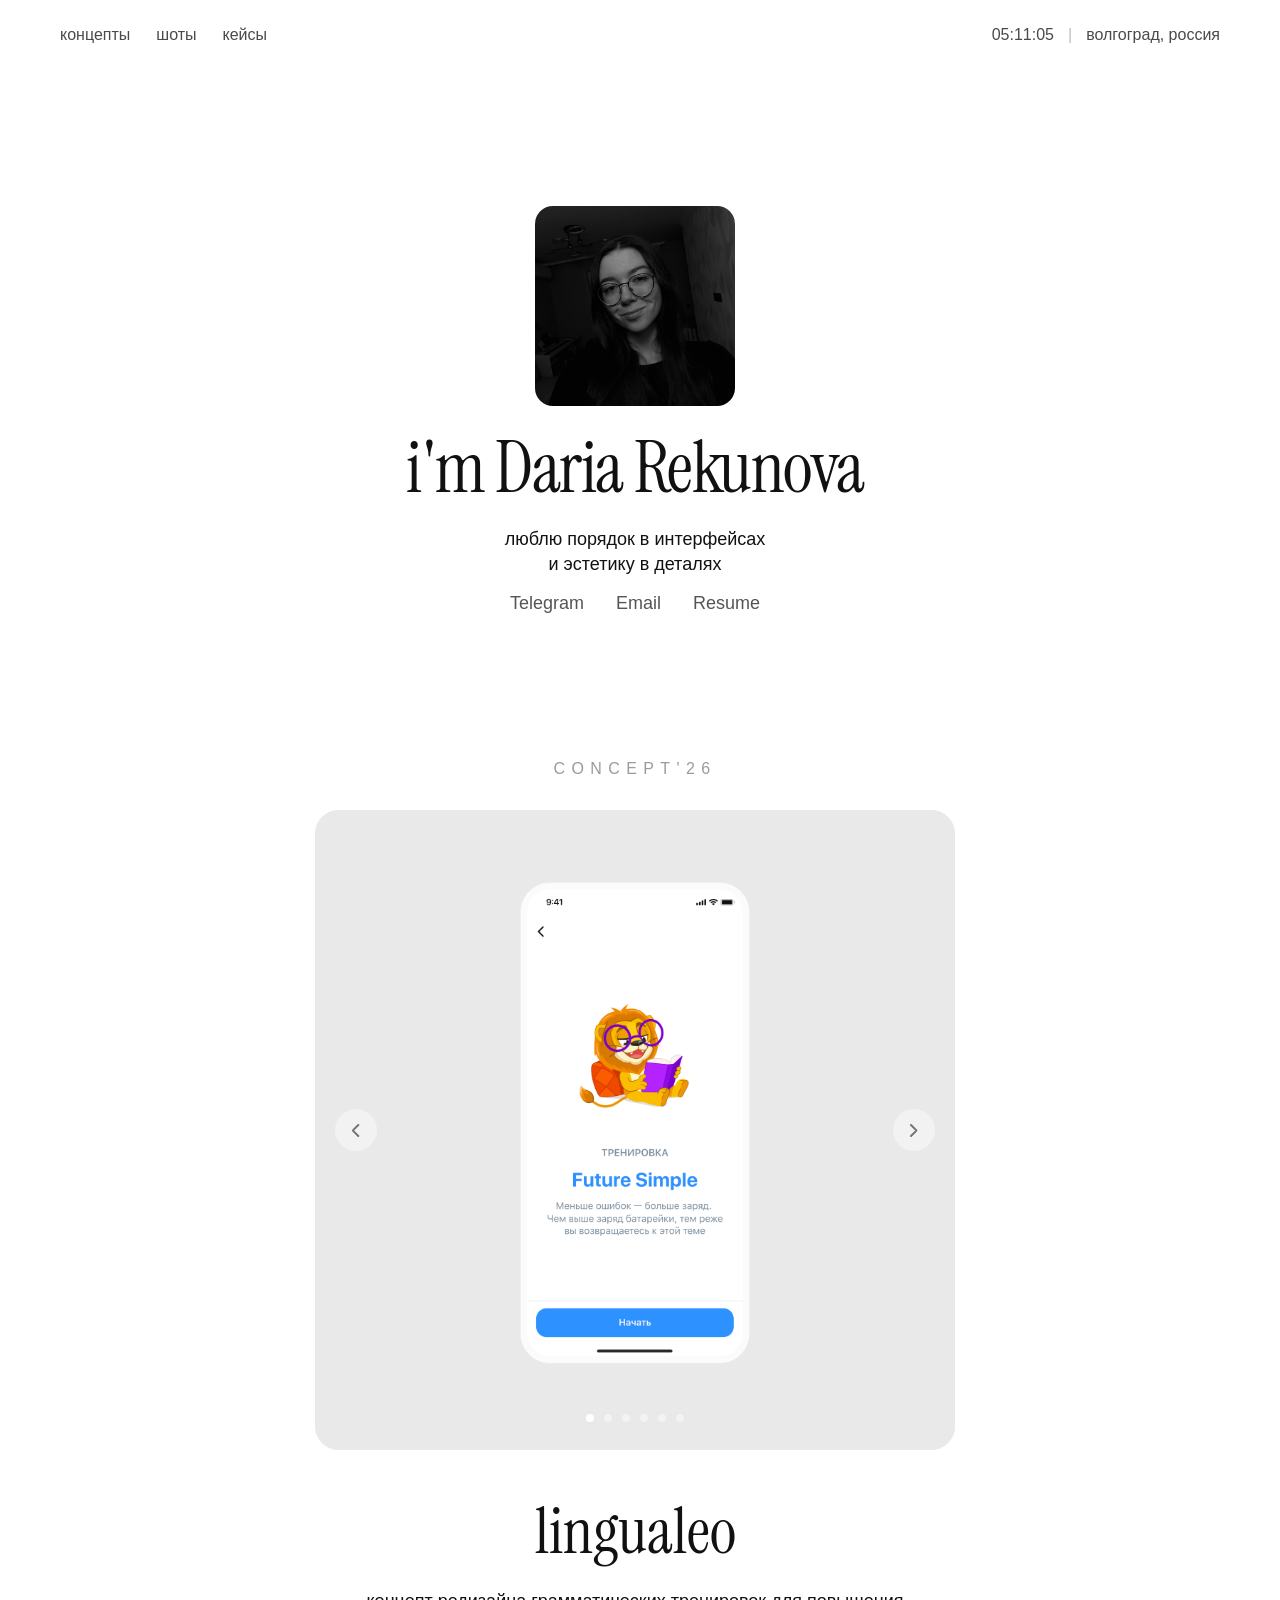
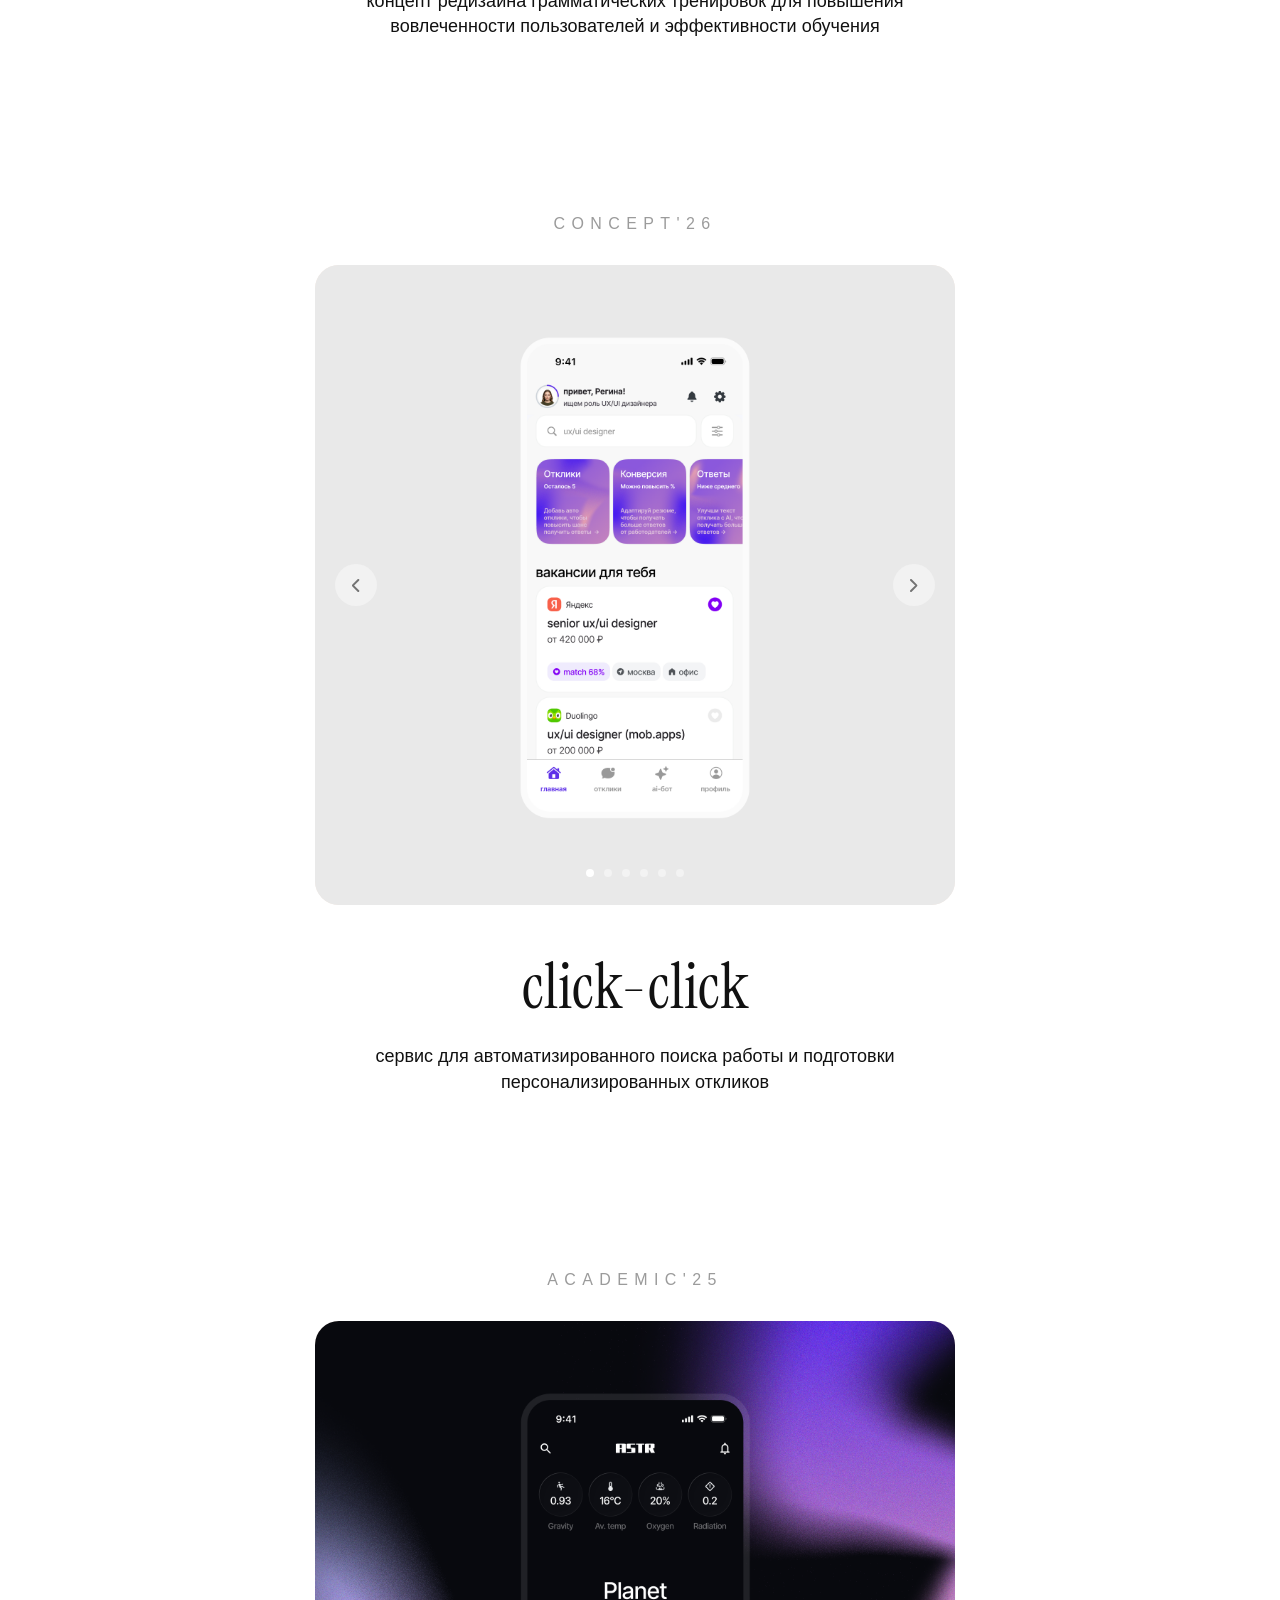
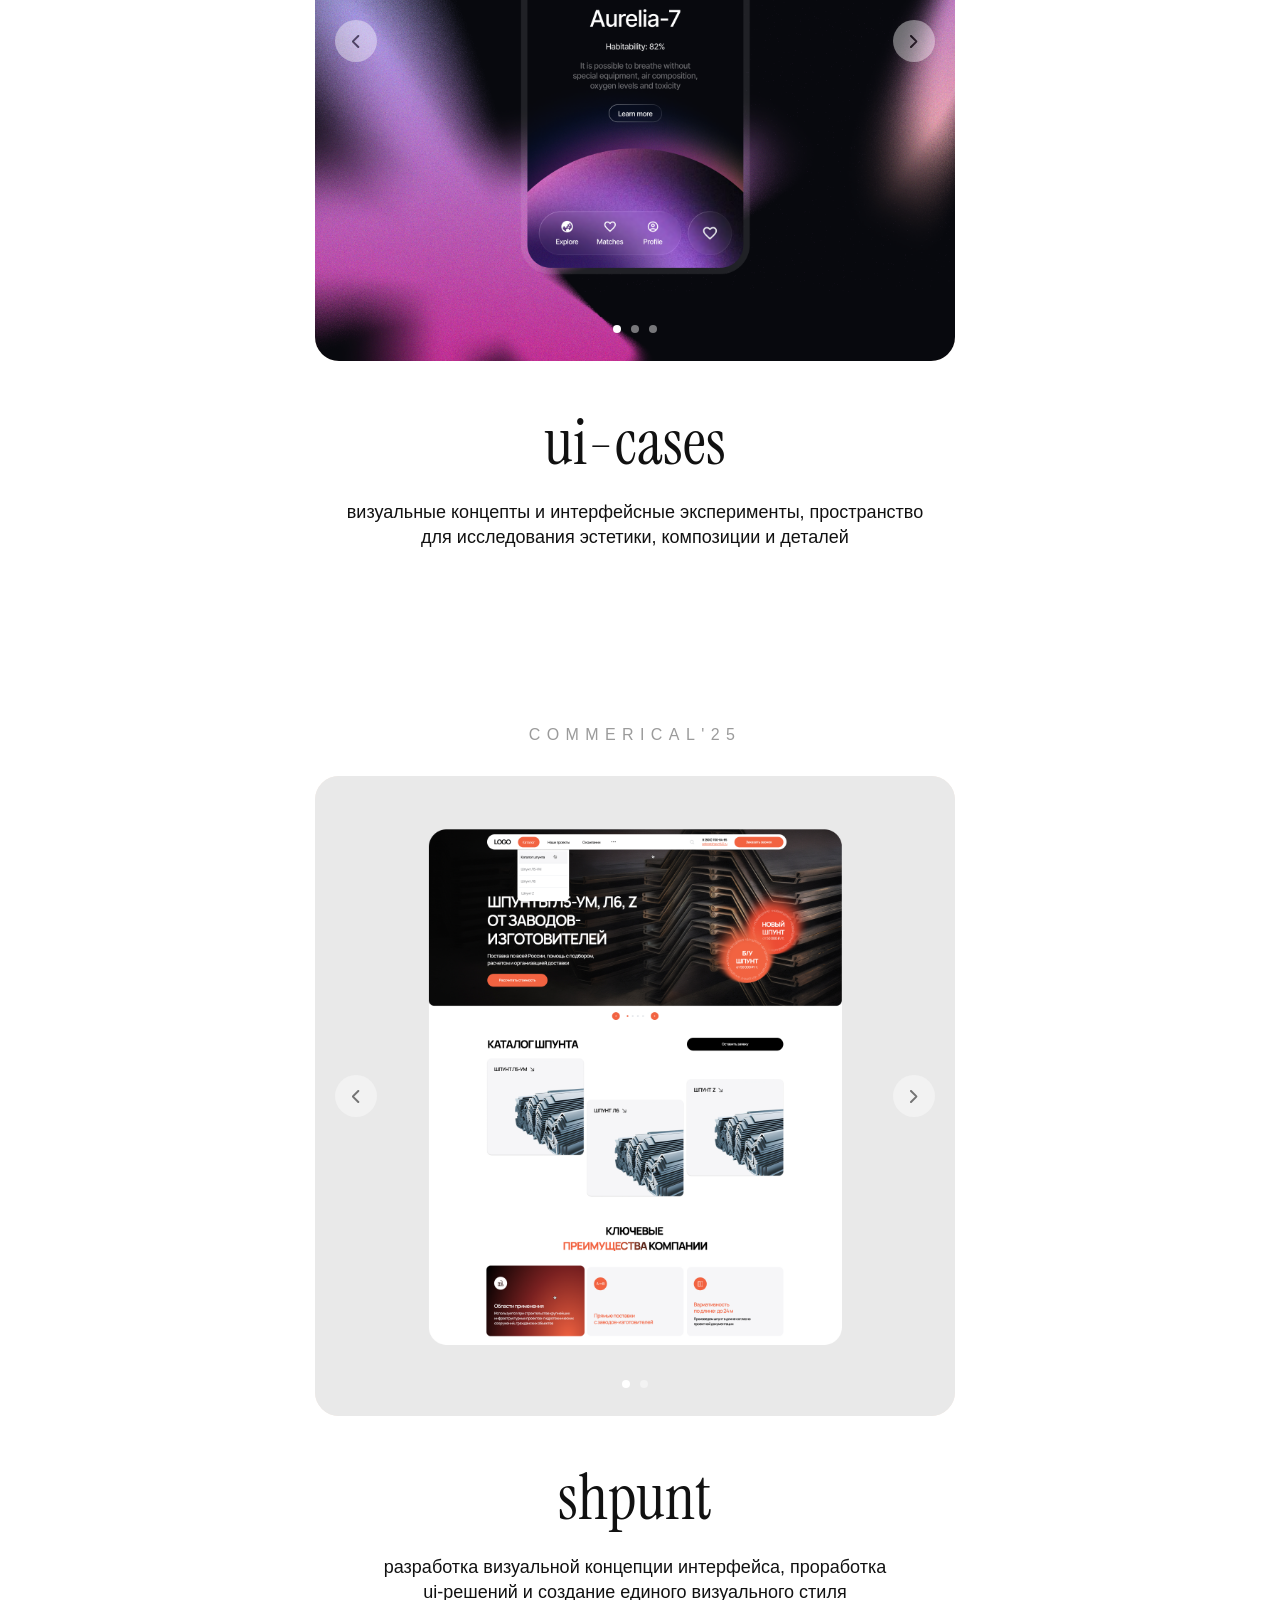
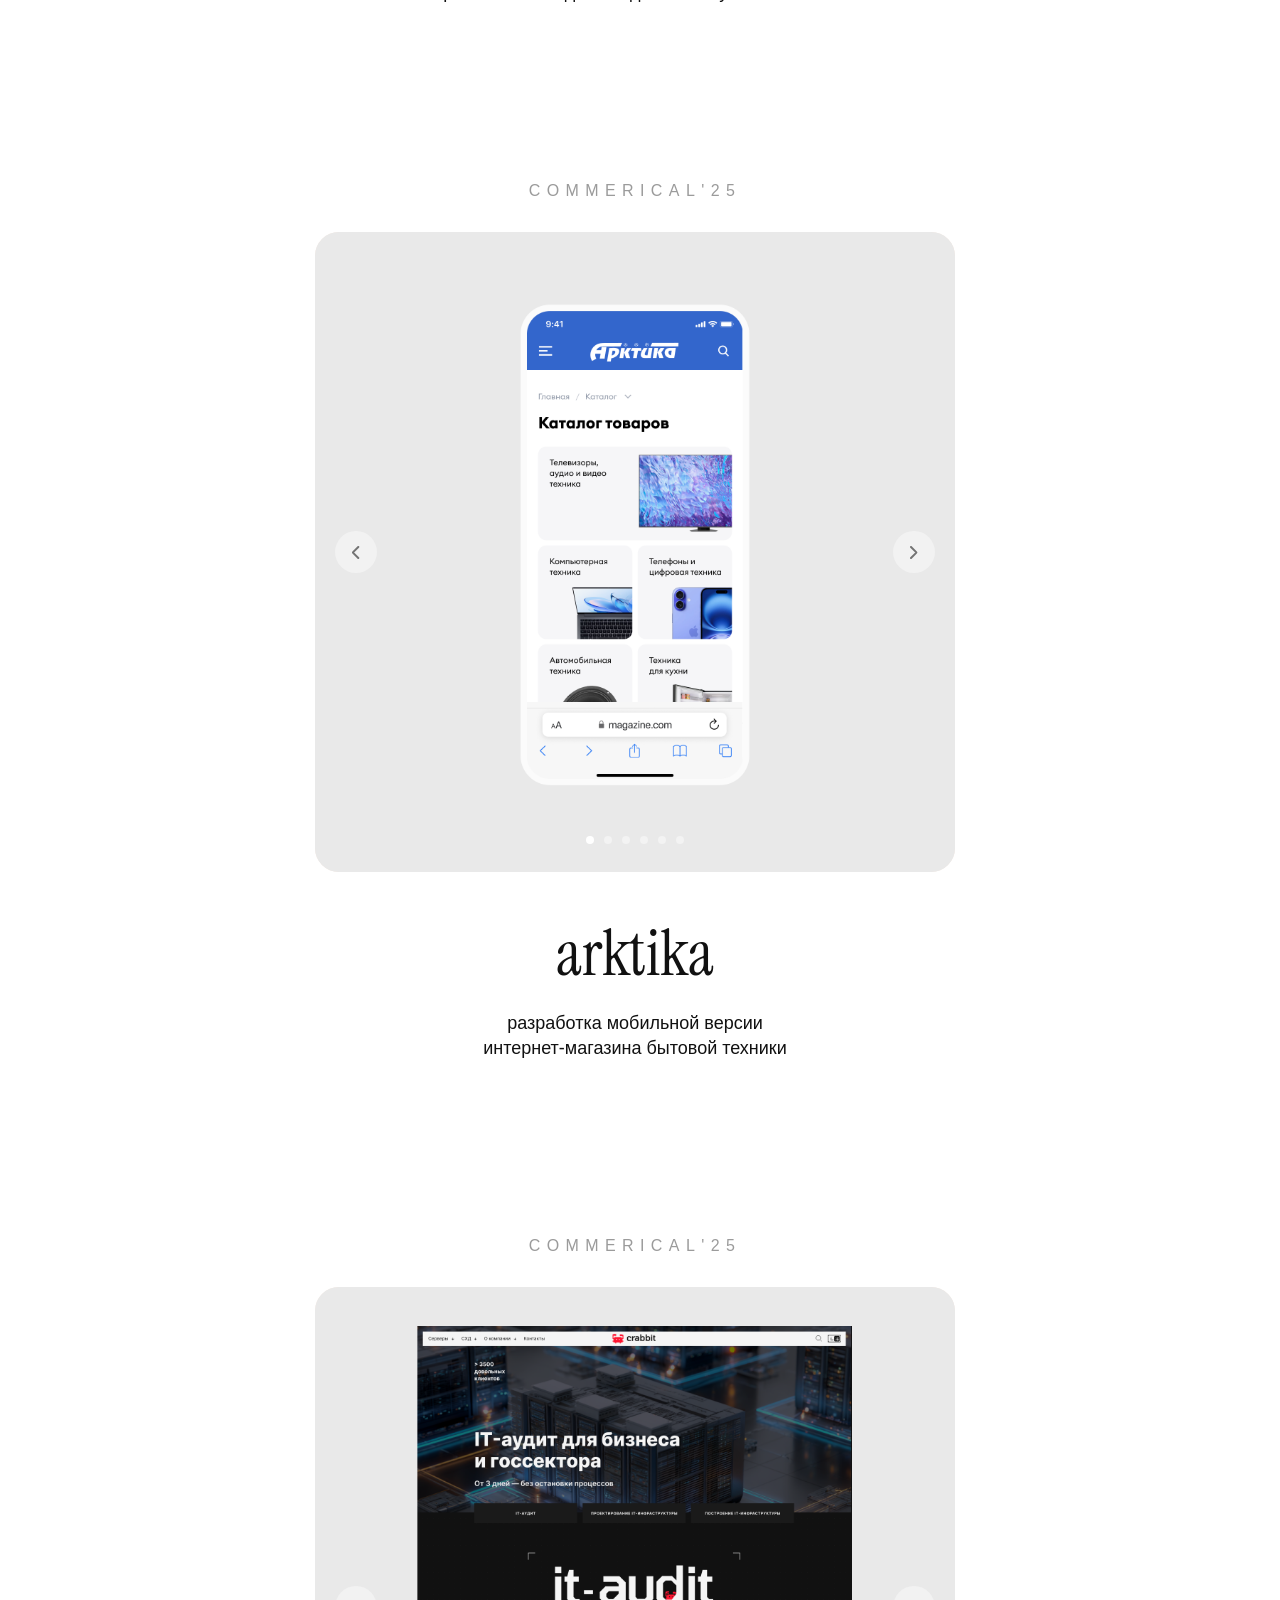
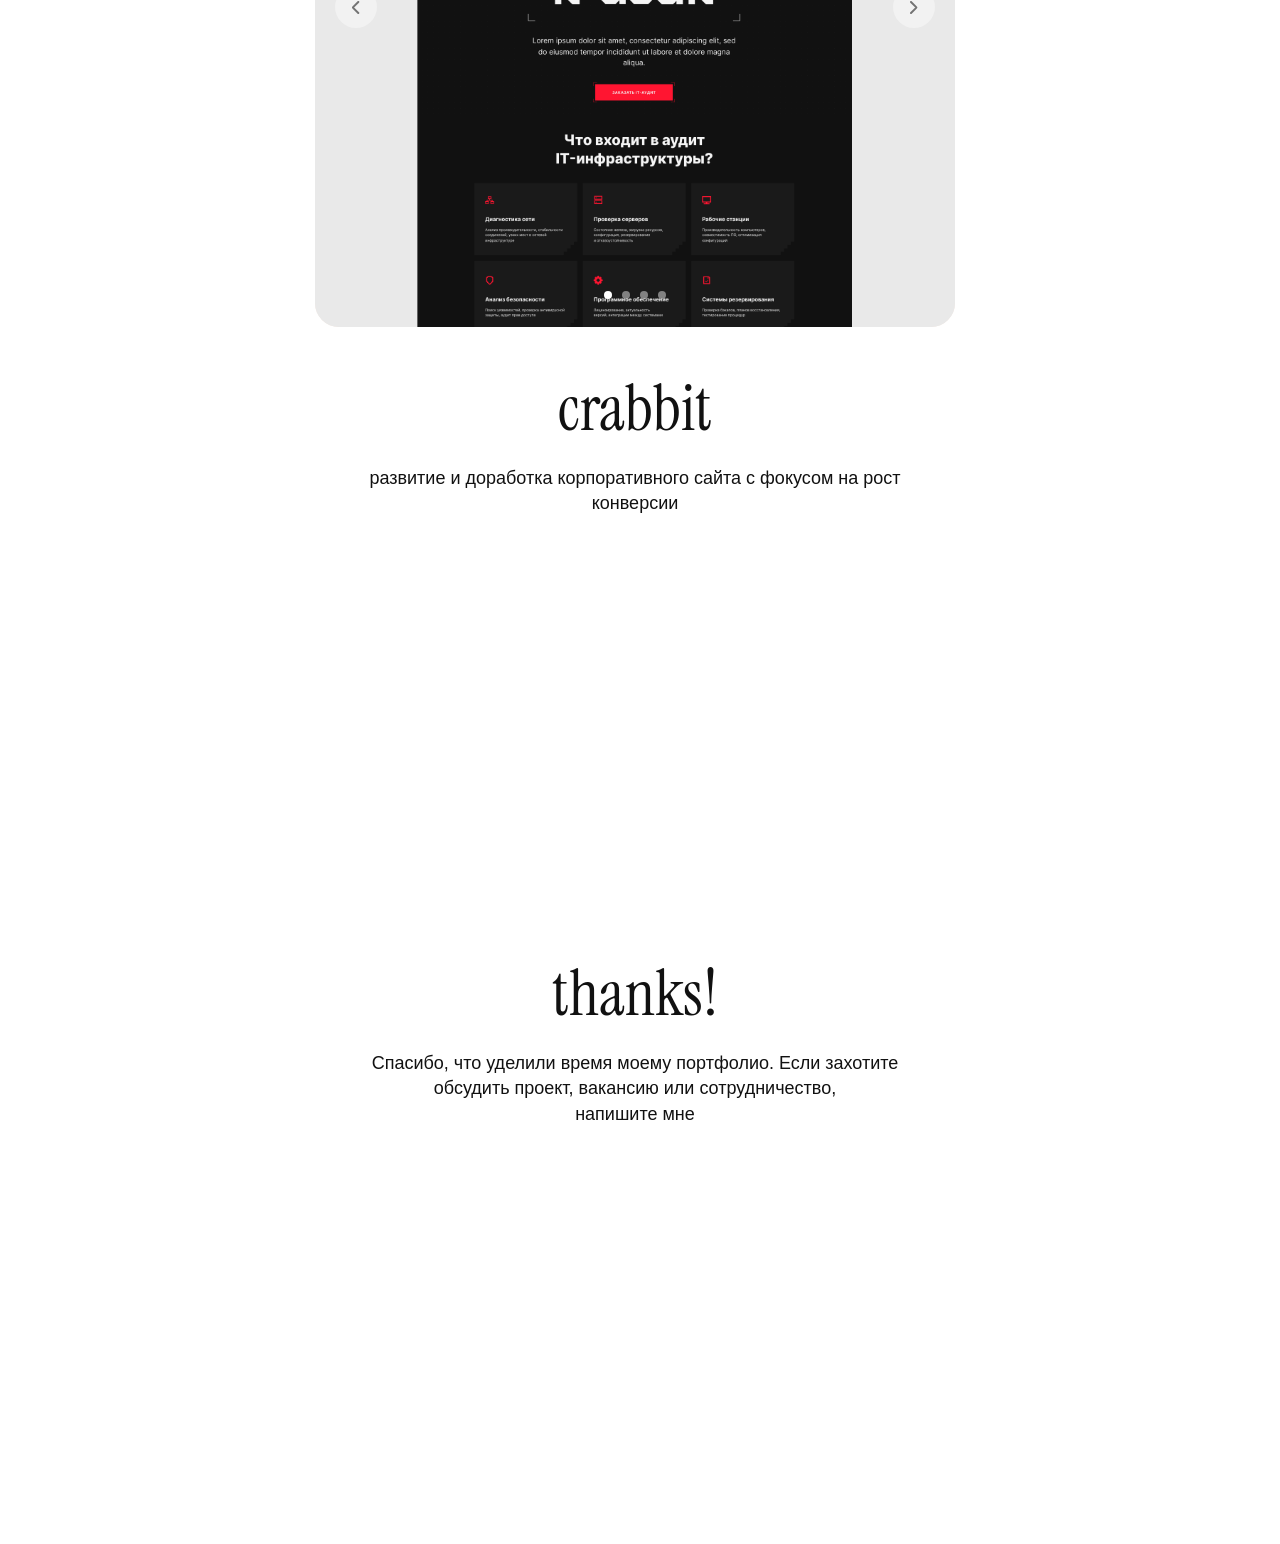
==== commit f923fcc4: "Tighten case heading to text spacing" ====
--- a/index.html
+++ b/index.html
@@ -6,8 +6,8 @@
     <meta http-equiv="X-UA-Compatible" content="ie=edge" />
     <title>Daria Rekunova — UX/UI Designer</title>
     <link rel="icon" type="image/png" href="imahes/ico.svg" />
-    <link rel="stylesheet" href="styles.css?v=20261026-lineheight-24" />
-    <link rel="stylesheet" href="ling.css?v=20261026-lineheight-24" />
+    <link rel="stylesheet" href="styles.css?v=20261026-heading-gap-12" />
+    <link rel="stylesheet" href="ling.css?v=20261026-heading-gap-12" />
     <link rel="preconnect" href="https://fonts.googleapis.com" />
     <link rel="preconnect" href="https://fonts.gstatic.com" crossorigin />
     <link
@@ -352,6 +352,6 @@
       </div>
       <div class="case-dialog__body" id="case-dialog-body" aria-busy="false"></div>
     </dialog>
-    <script src="script.js?v=20261026-lineheight-24"></script>
+    <script src="script.js?v=20261026-heading-gap-12"></script>
   </body>
 </html>
--- a/ling.css
+++ b/ling.css
@@ -279,3 +279,7 @@
   .case-page .hero__link,
   .case-dialog .hero__link { color: CanvasText; }
 }
+
+/* Tighter connection between section labels and their paragraphs. */
+.case-page .case-container :is(h2, h3, h4),
+.case-dialog .case-container :is(h2, h3, h4) { margin-bottom: 12px; }
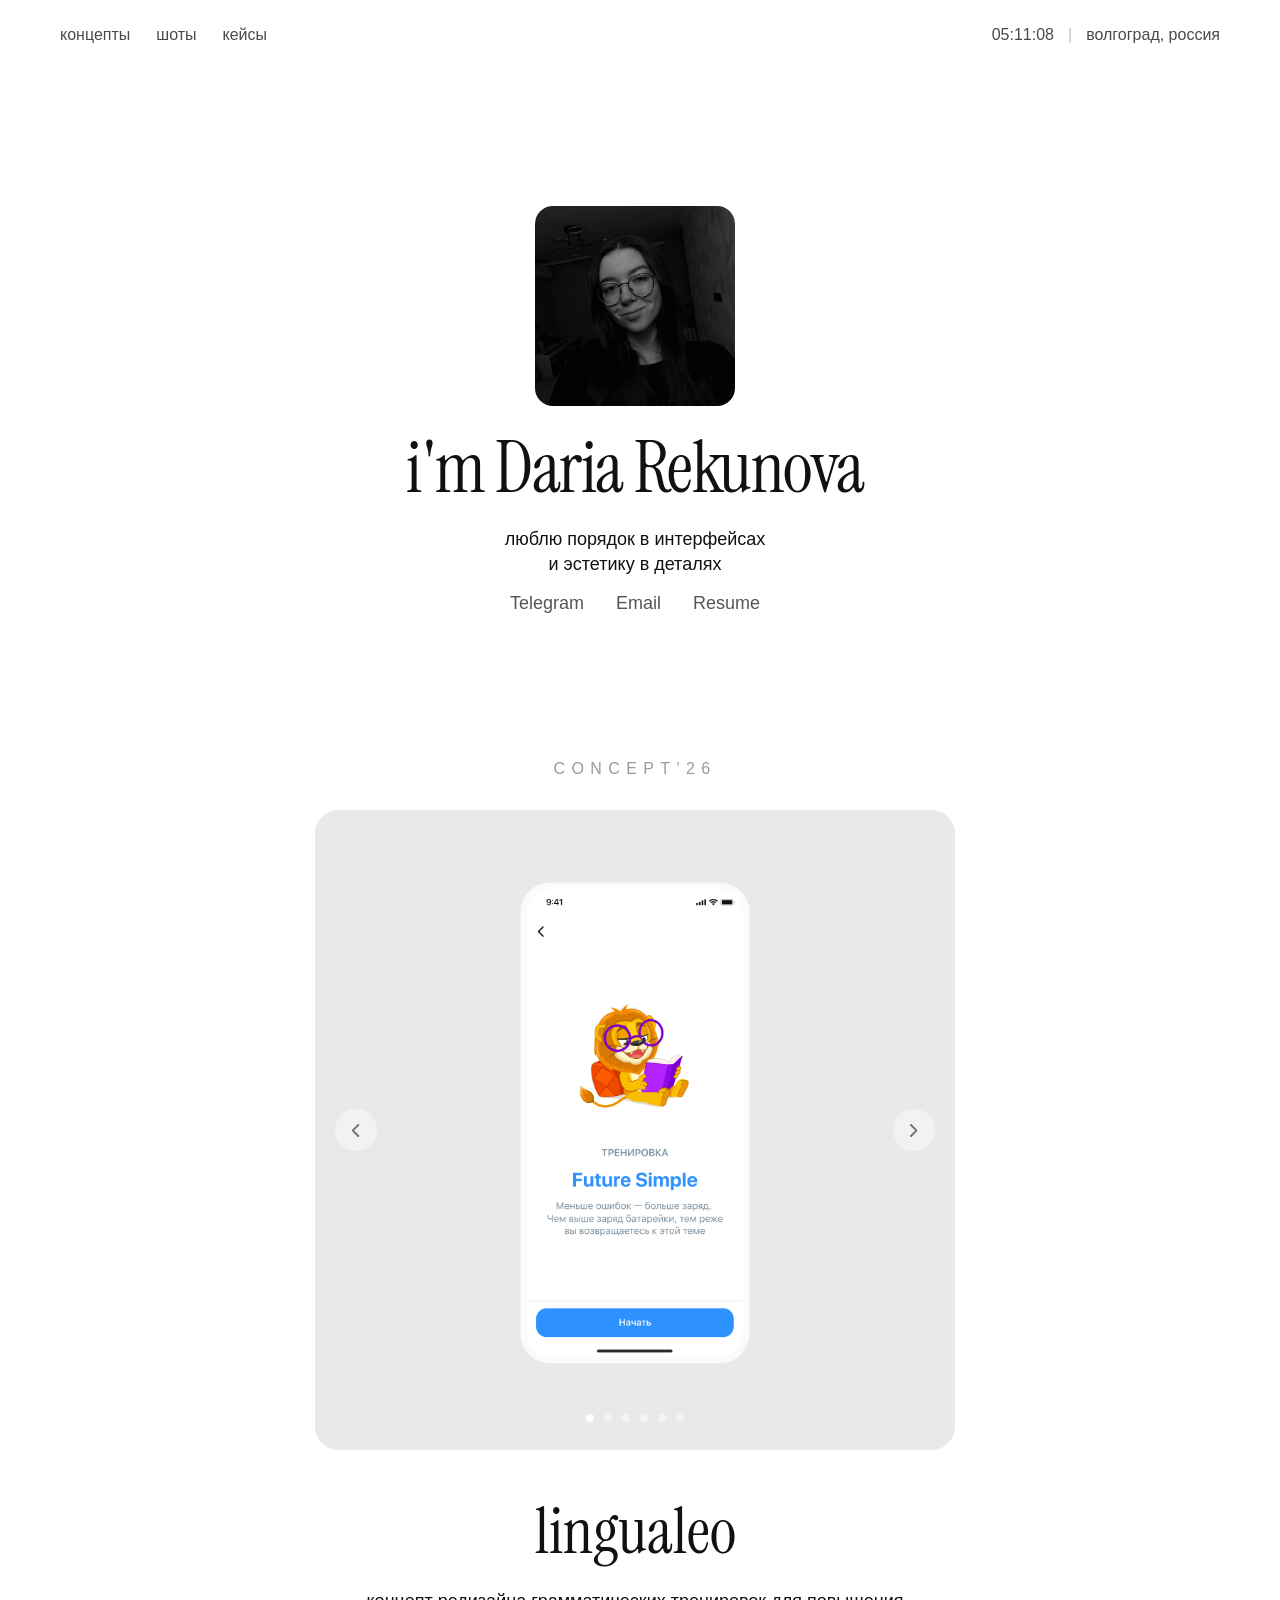
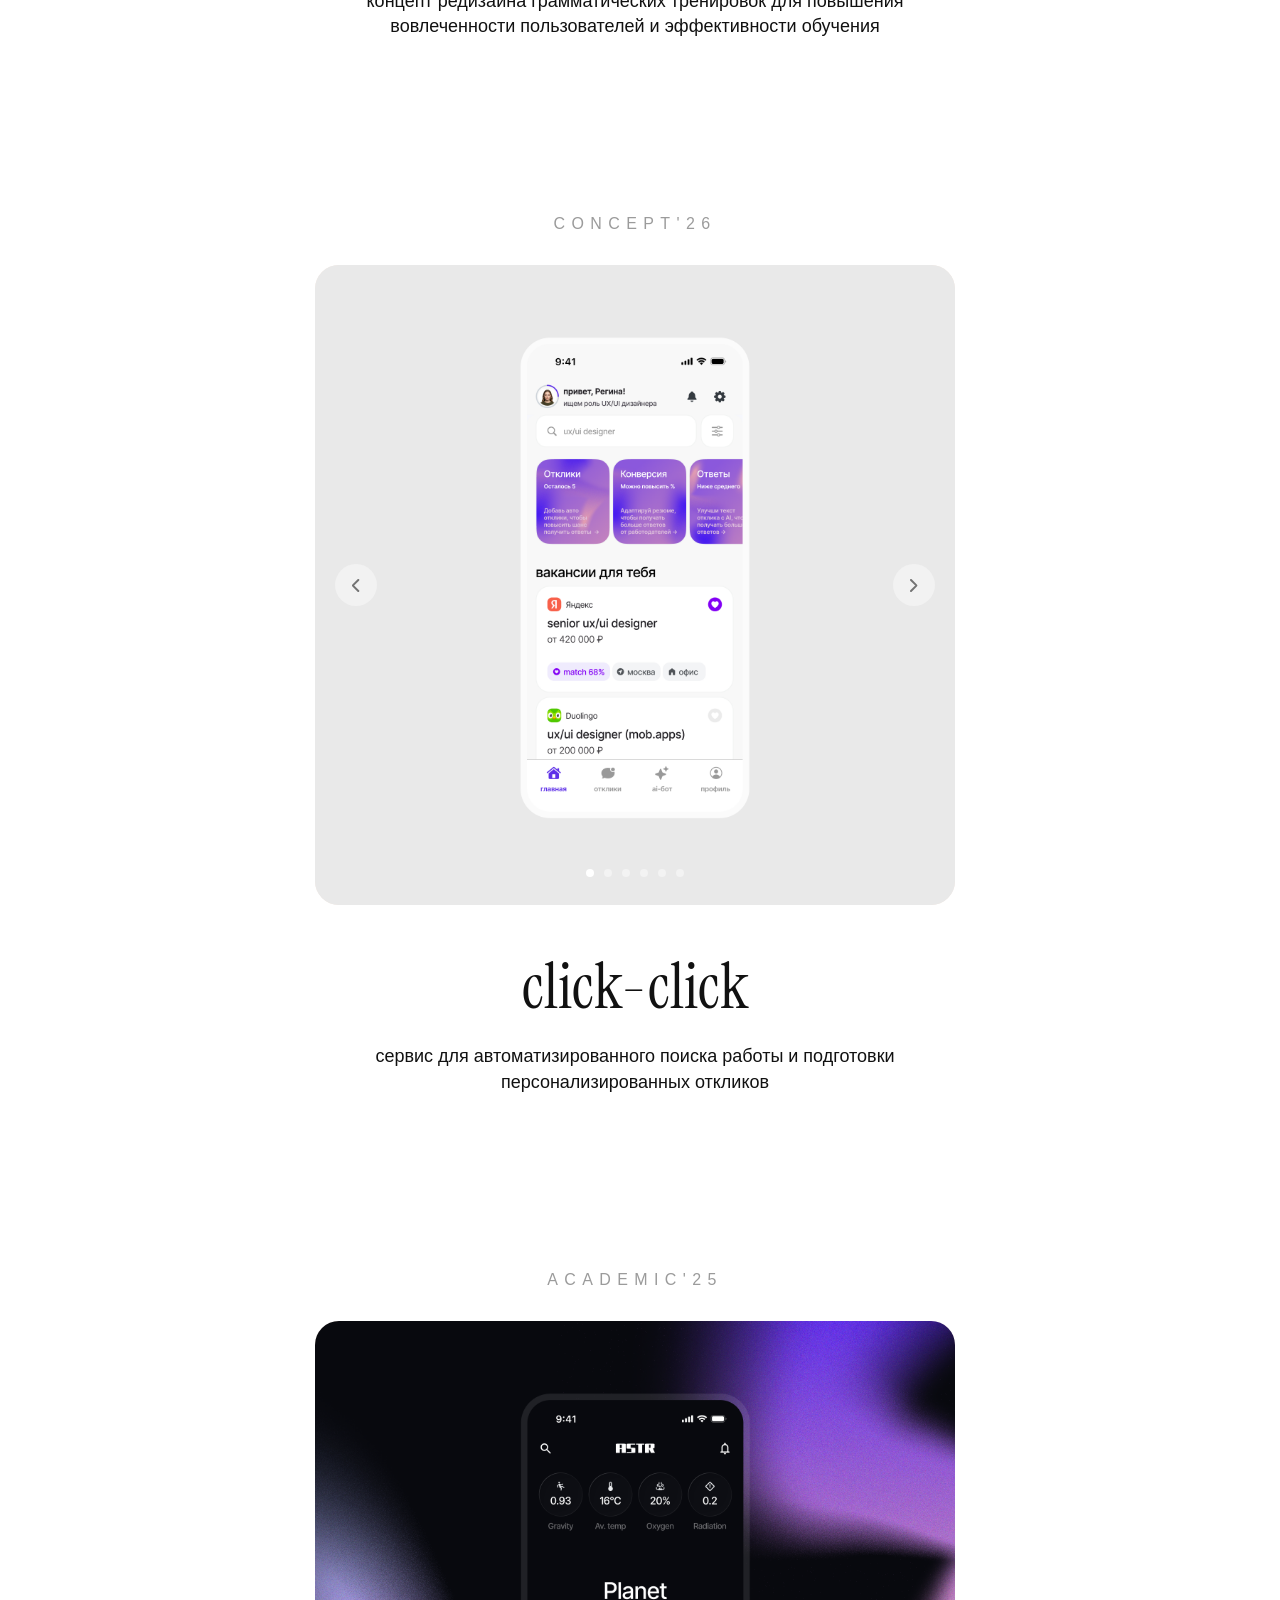
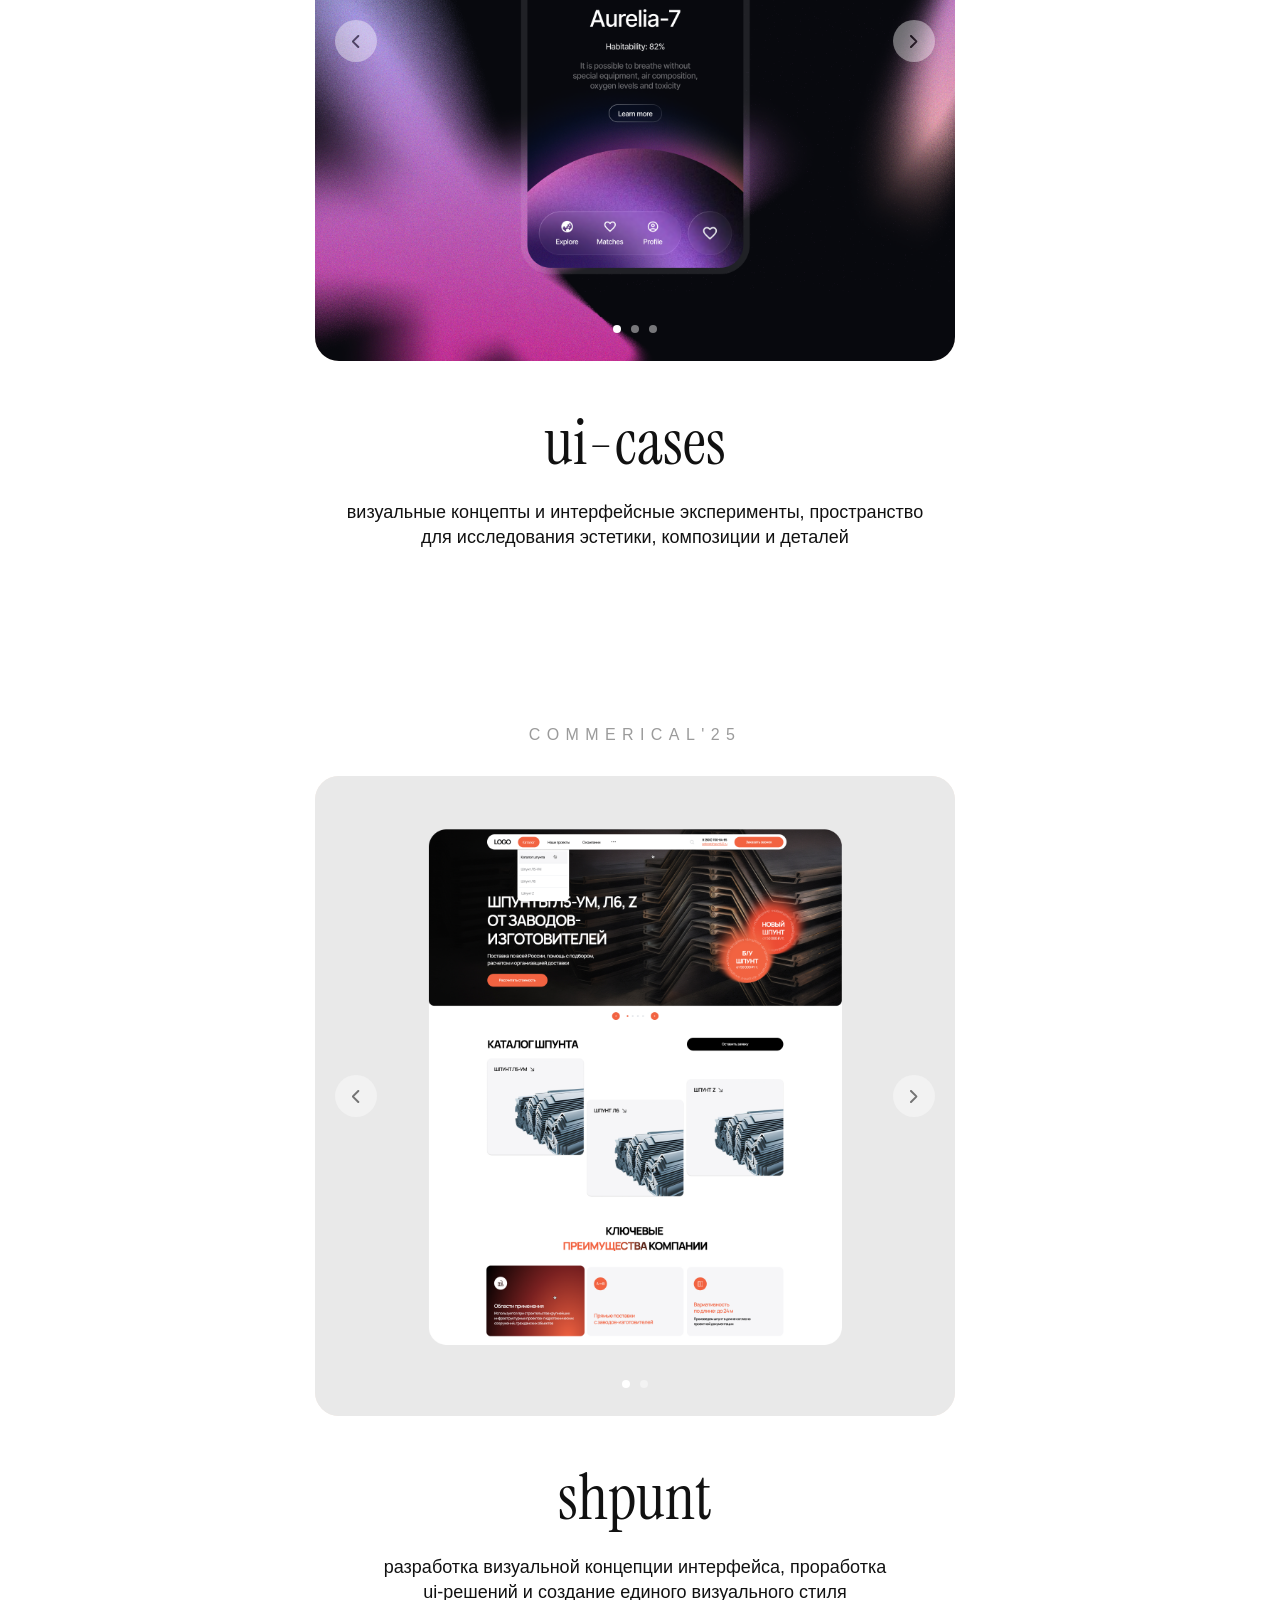
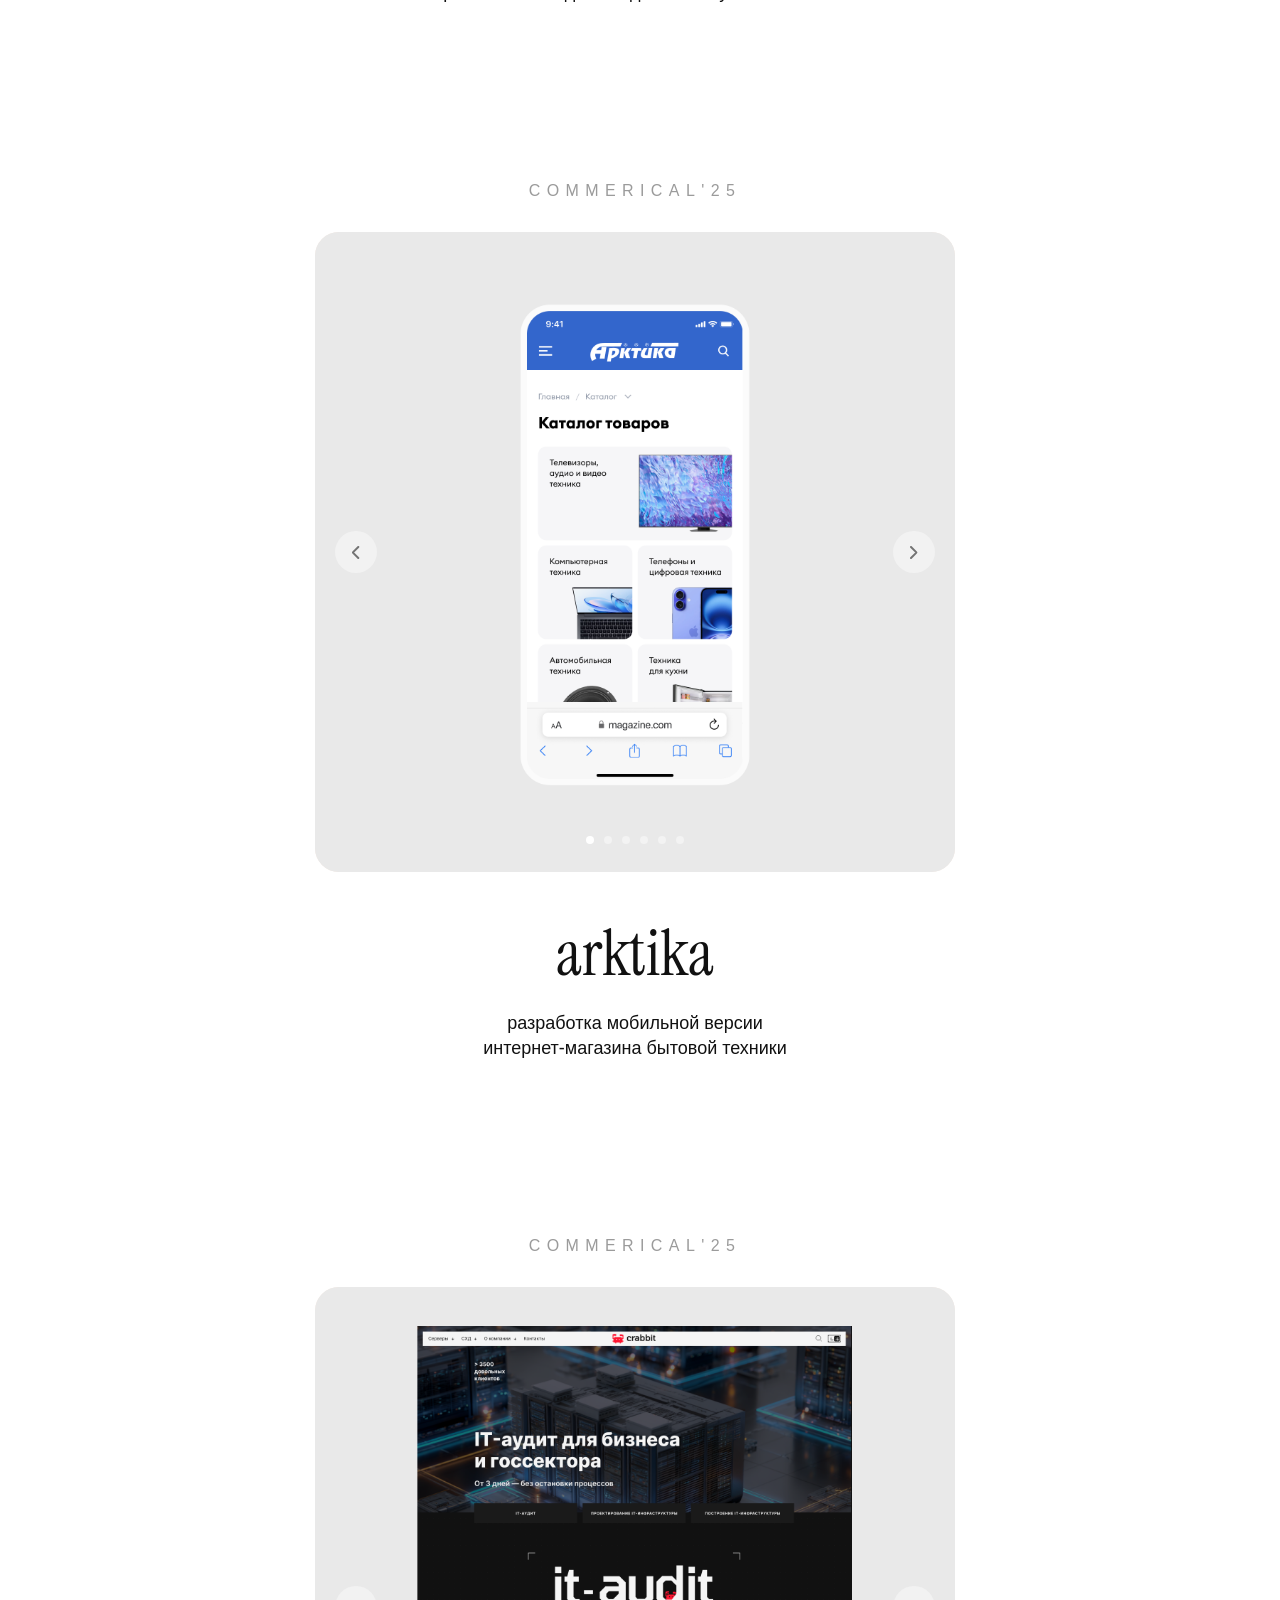
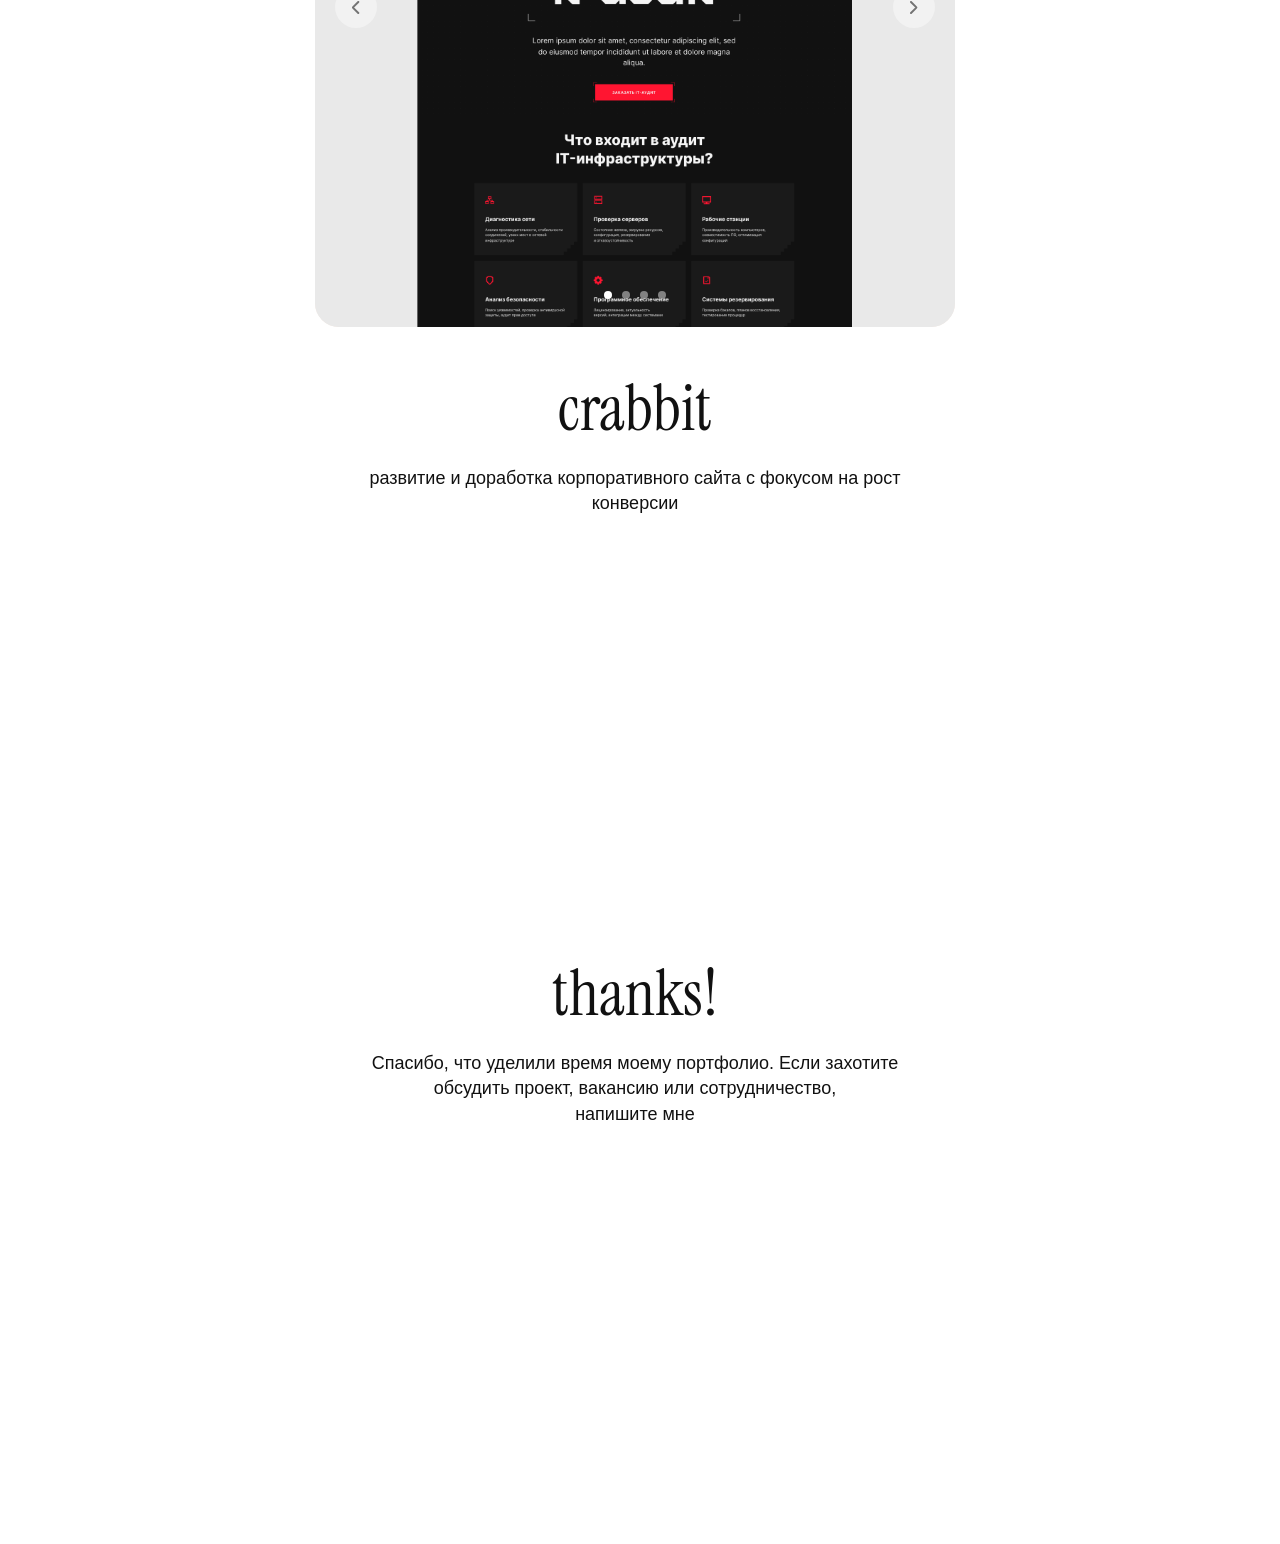
==== commit fdaab913: "Add interactive before and after comparisons to LinguaLeo case" ====
--- a/index.html
+++ b/index.html
@@ -6,8 +6,8 @@
     <meta http-equiv="X-UA-Compatible" content="ie=edge" />
     <title>Daria Rekunova — UX/UI Designer</title>
     <link rel="icon" type="image/png" href="imahes/ico.svg" />
-    <link rel="stylesheet" href="styles.css?v=20261026-heading-gap-12" />
-    <link rel="stylesheet" href="ling.css?v=20261026-heading-gap-12" />
+    <link rel="stylesheet" href="styles.css?v=20261027-compare-1" />
+    <link rel="stylesheet" href="ling.css?v=20261027-compare-1" />
     <link rel="preconnect" href="https://fonts.googleapis.com" />
     <link rel="preconnect" href="https://fonts.gstatic.com" crossorigin />
     <link
@@ -352,6 +352,6 @@
       </div>
       <div class="case-dialog__body" id="case-dialog-body" aria-busy="false"></div>
     </dialog>
-    <script src="script.js?v=20261026-heading-gap-12"></script>
+    <script src="script.js?v=20261027-compare-1"></script>
   </body>
 </html>
--- a/ling.css
+++ b/ling.css
@@ -283,3 +283,22 @@
 /* Tighter connection between section labels and their paragraphs. */
 .case-page .case-container :is(h2, h3, h4),
 .case-dialog .case-container :is(h2, h3, h4) { margin-bottom: 12px; }
+
+/* Two aligned image layers; the divider reveals rather than resizes them. */
+.case-comparison { width: 100%; max-width: 600px; margin: 24px auto 48px; }
+.case-comparison__surface { position: relative; aspect-ratio: 1; overflow: hidden; border-radius: 20px; background: #e9e9e9; cursor: ew-resize; touch-action: pan-y; user-select: none; }
+.case-container .case-comparison__image { position: absolute; inset: 0; display: block; width: 100%; height: 100%; object-fit: contain; border-radius: 0; margin: 0; pointer-events: none; }
+.case-comparison__before { clip-path: inset(0 calc(100% - var(--comparison, 50%)) 0 0); }
+.case-comparison__divider { position: absolute; top: 0; bottom: 0; left: var(--comparison, 50%); width: 2px; background: #fff; transform: translateX(-50%); pointer-events: none; }
+.case-comparison__divider span { position: absolute; top: 50%; left: 50%; transform: translate(-50%, -50%); display: grid; place-items: center; width: 44px; height: 44px; border-radius: 50%; background: #fff; color: #121212; box-shadow: 0 2px 12px #0002; font: 24px/1 Arial, sans-serif; }
+.case-comparison__label { position: absolute; top: 16px; padding: 5px 10px; border-radius: 20px; background: #fff; color: #555; font: 12px/1.5 Inter, Arial, sans-serif; pointer-events: none; }
+.case-comparison__label--before { left: 16px; }
+.case-comparison__label--after { right: 16px; }
+.case-comparison__range { position: absolute; inset: 0; width: 100%; height: 100%; opacity: 0; pointer-events: none; }
+.case-comparison__surface:focus-within { outline: 2px solid #121212; outline-offset: 4px; }
+.case-comparison figcaption { margin-top: 12px; font: 12px/1.5 Inter, Arial, sans-serif; color: #666; }
+@media (forced-colors: active) {
+  .case-comparison__divider { background: CanvasText; }
+  .case-comparison__divider span, .case-comparison__label { background: Canvas; color: CanvasText; border: 1px solid CanvasText; }
+  .case-comparison__surface:focus-within { outline-color: Highlight; }
+}
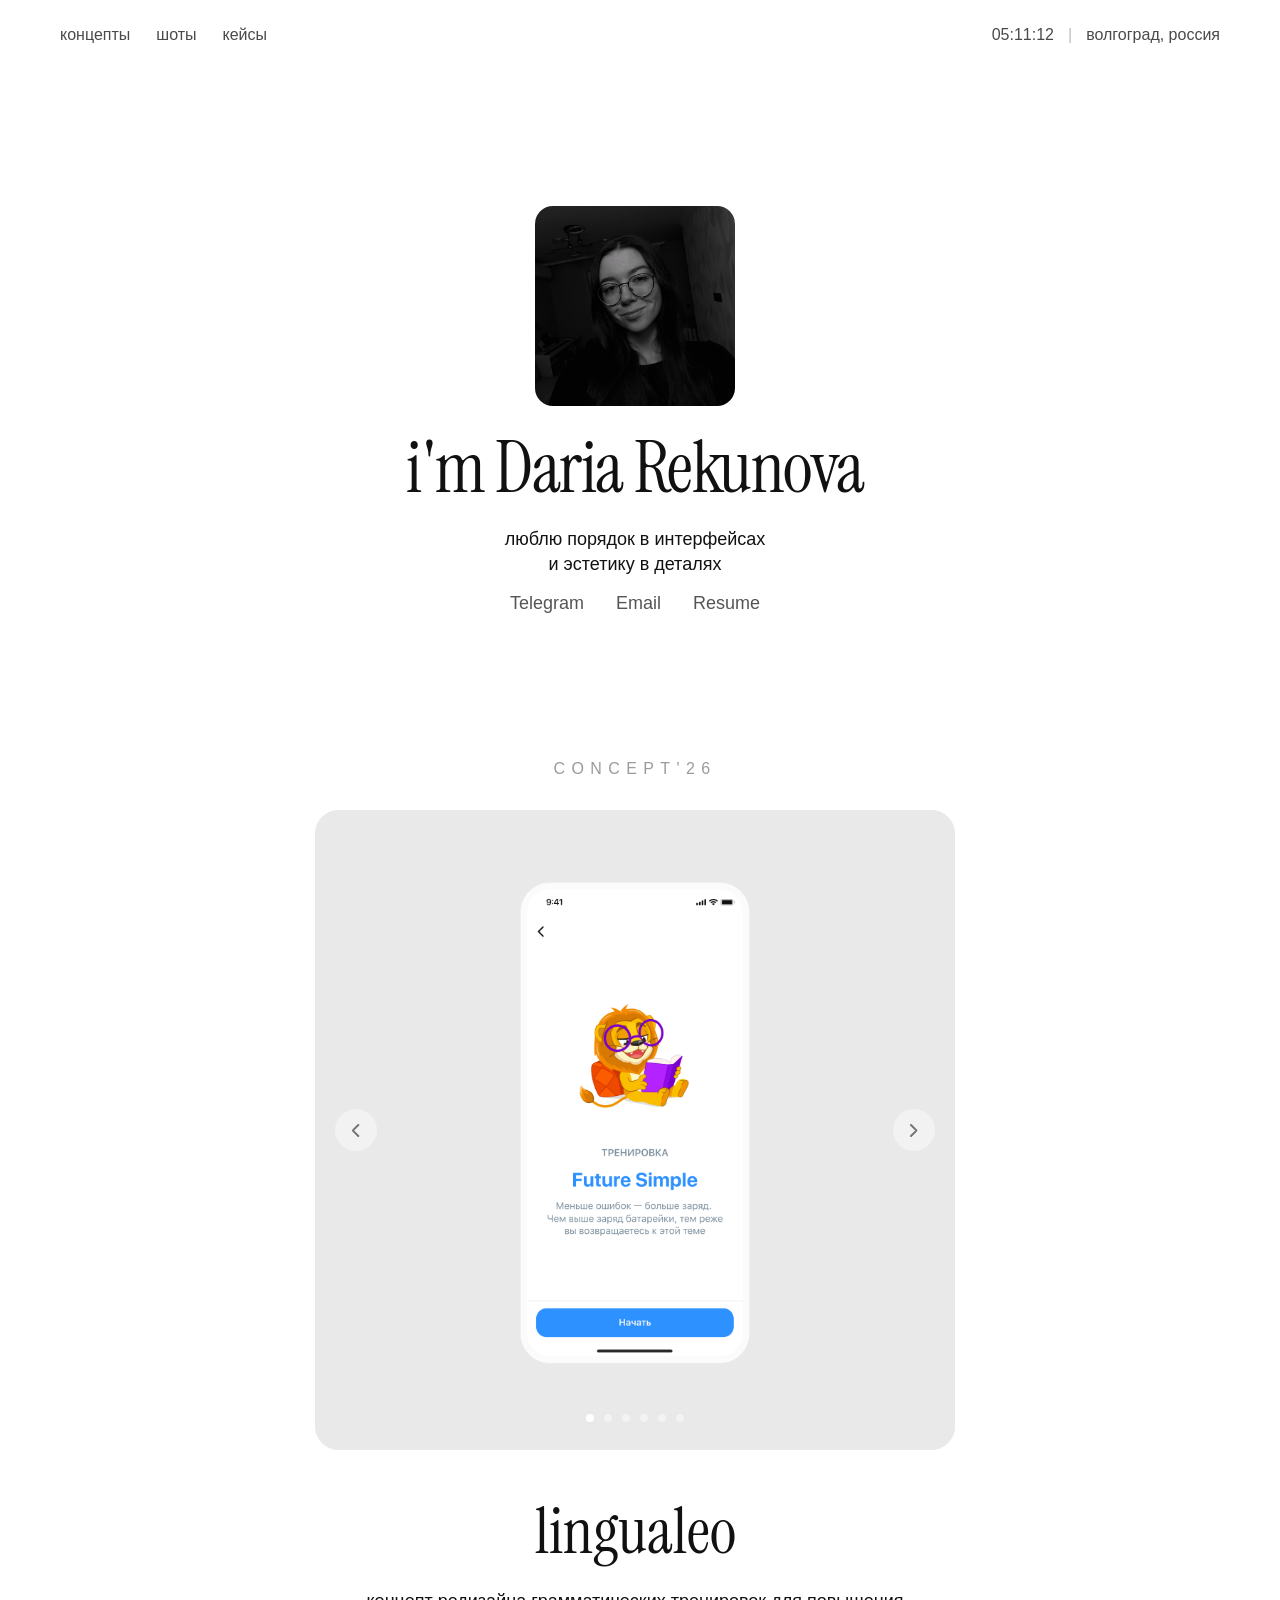
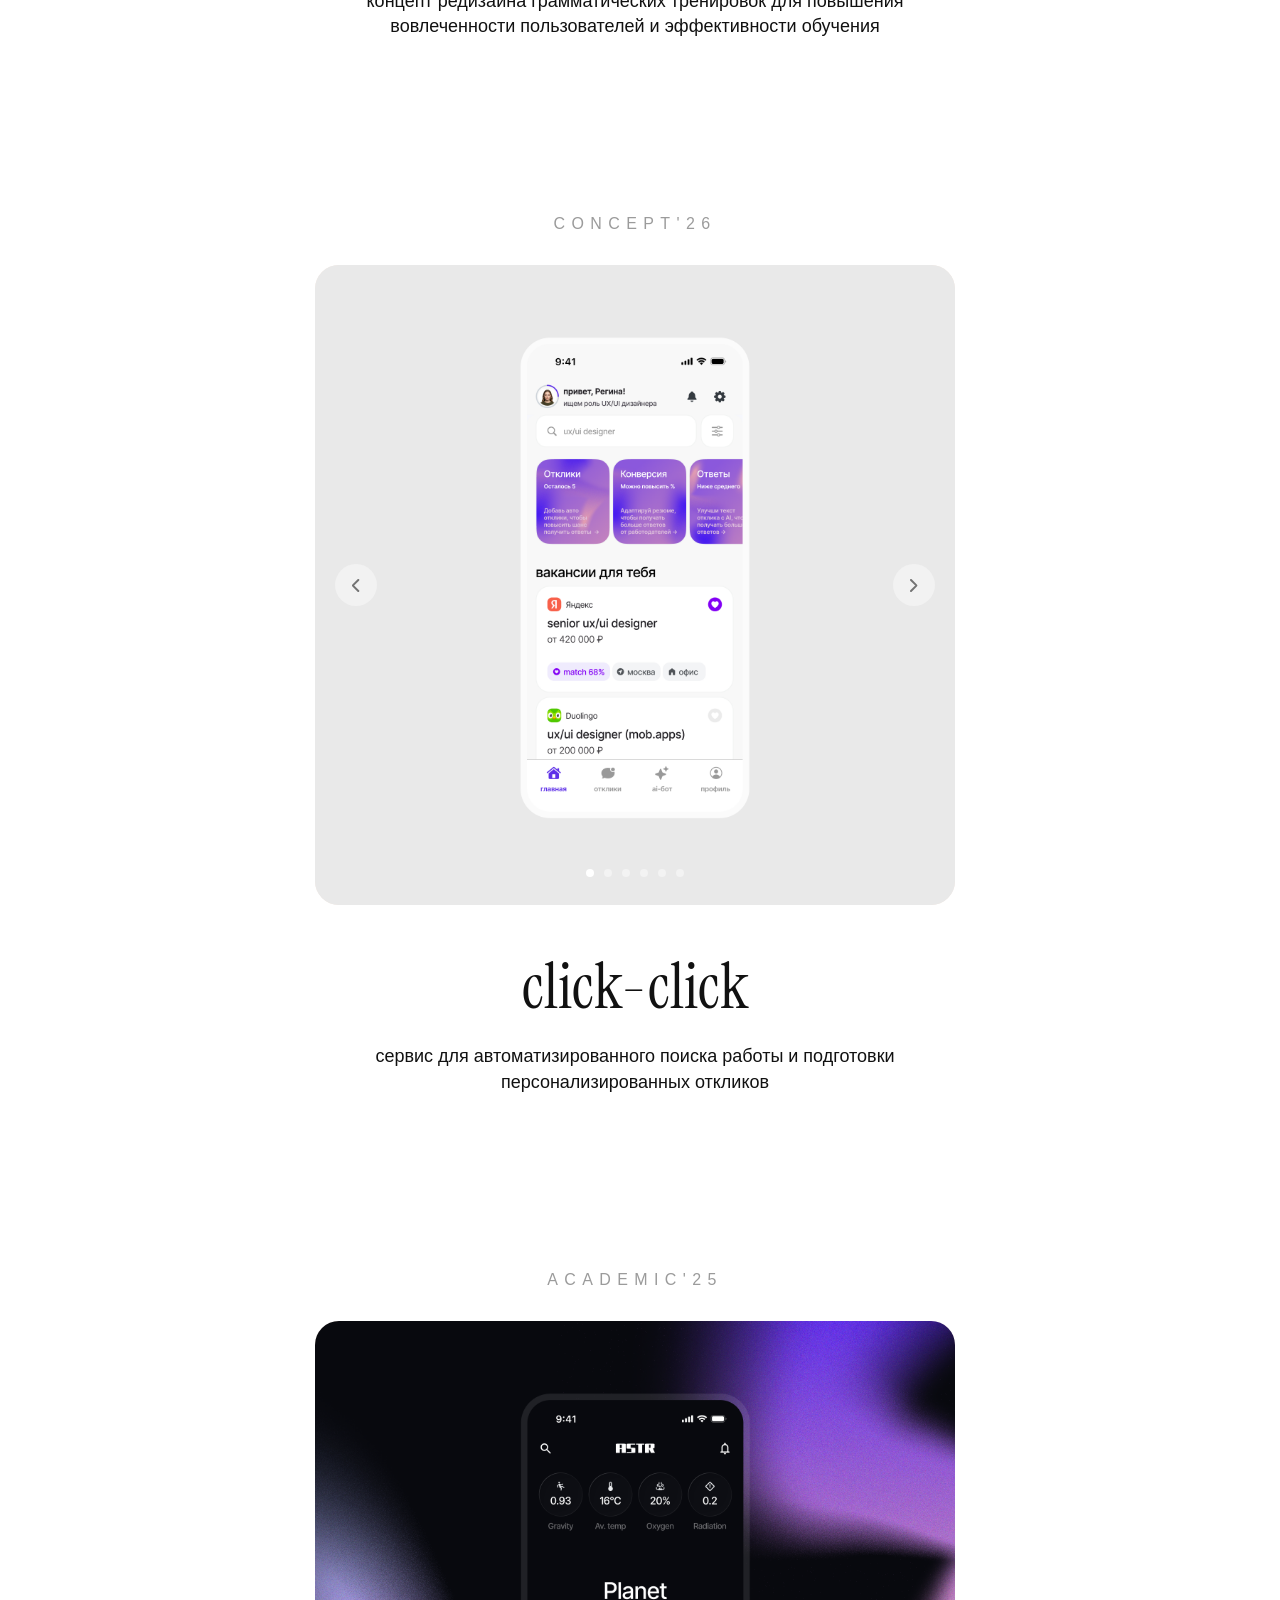
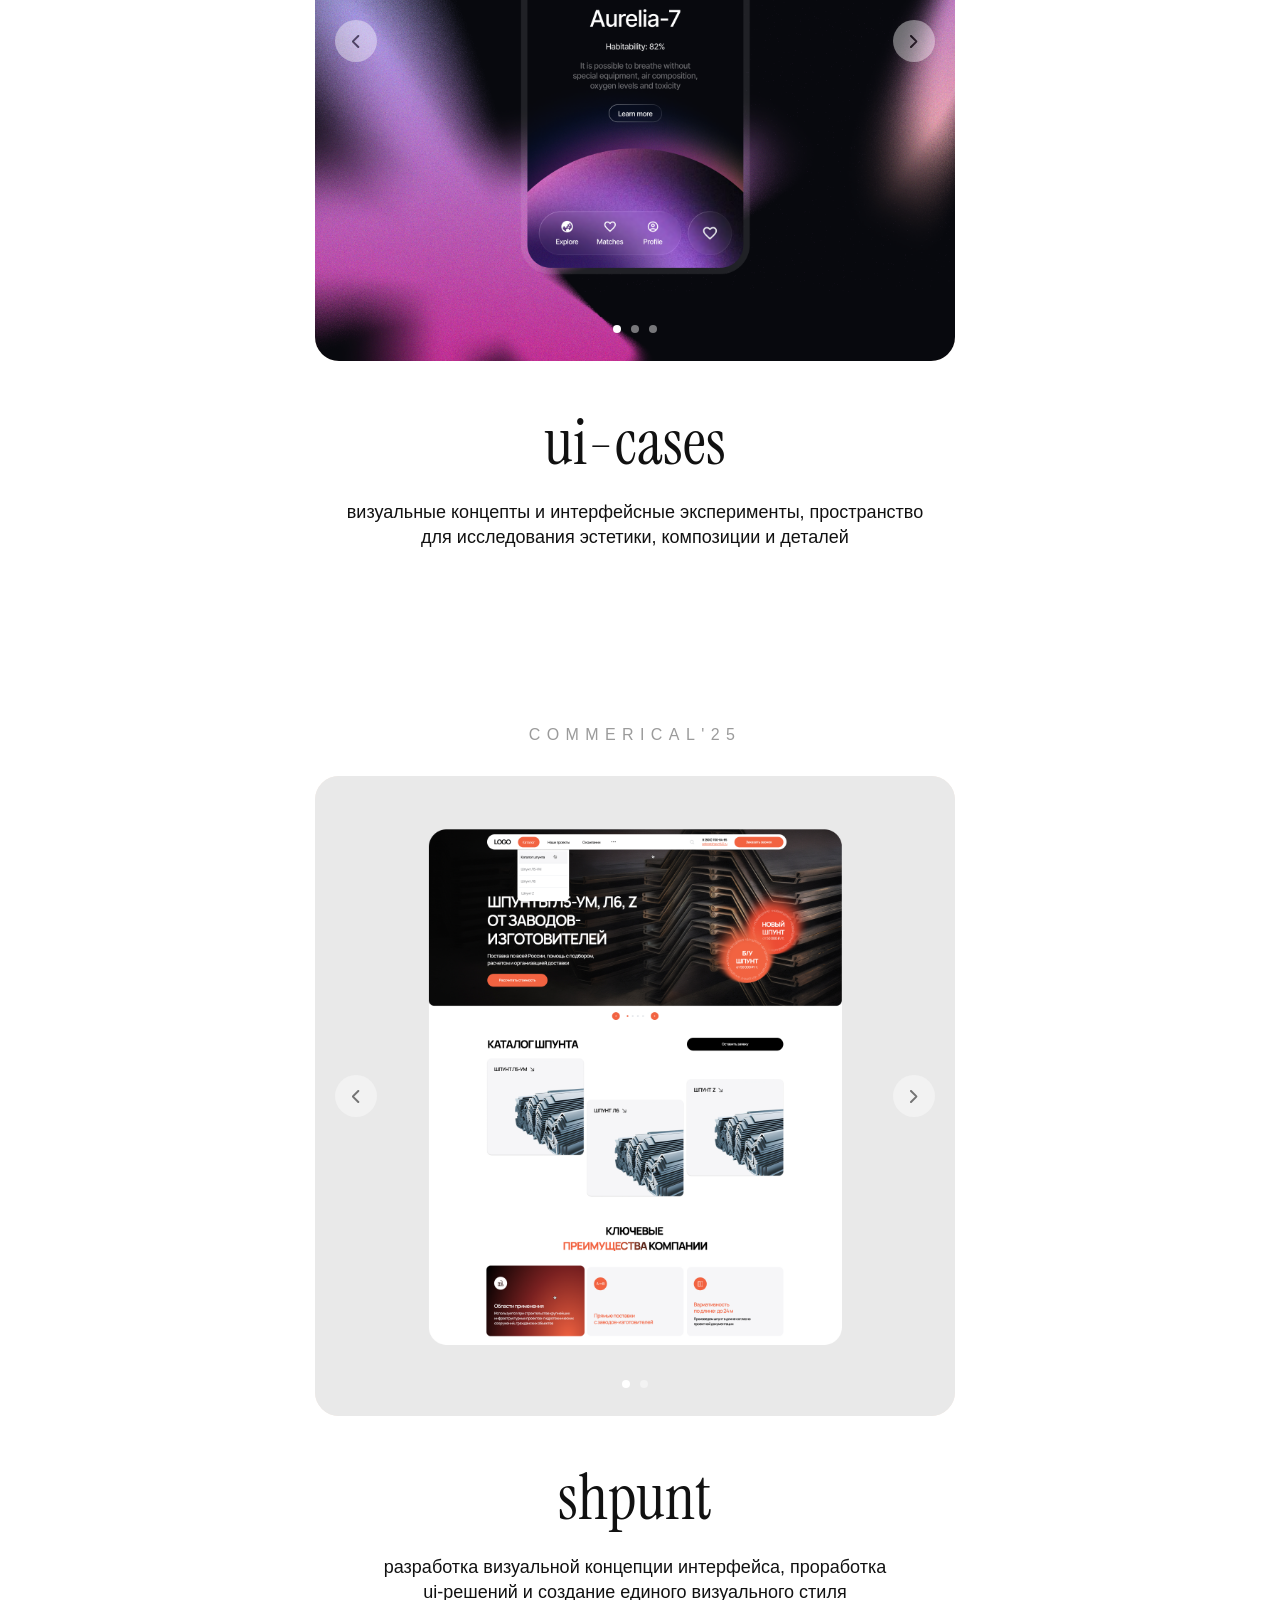
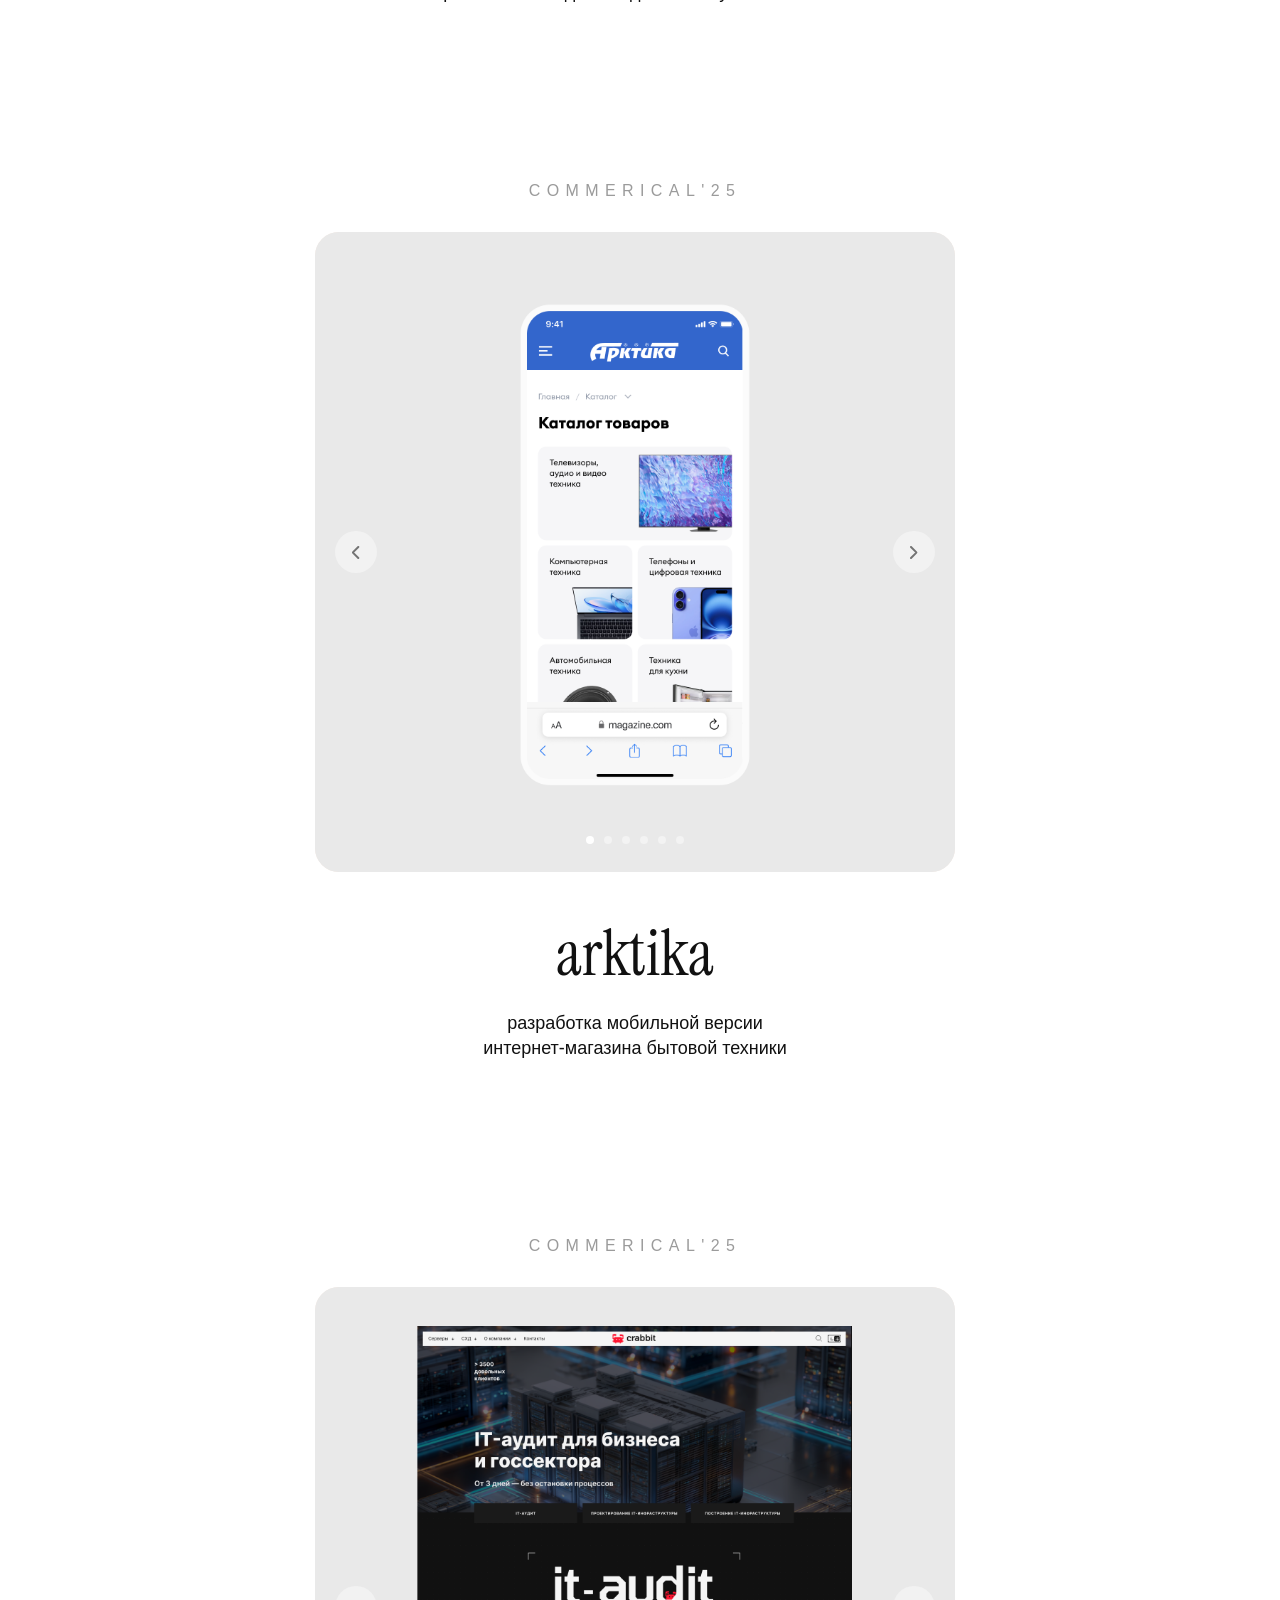
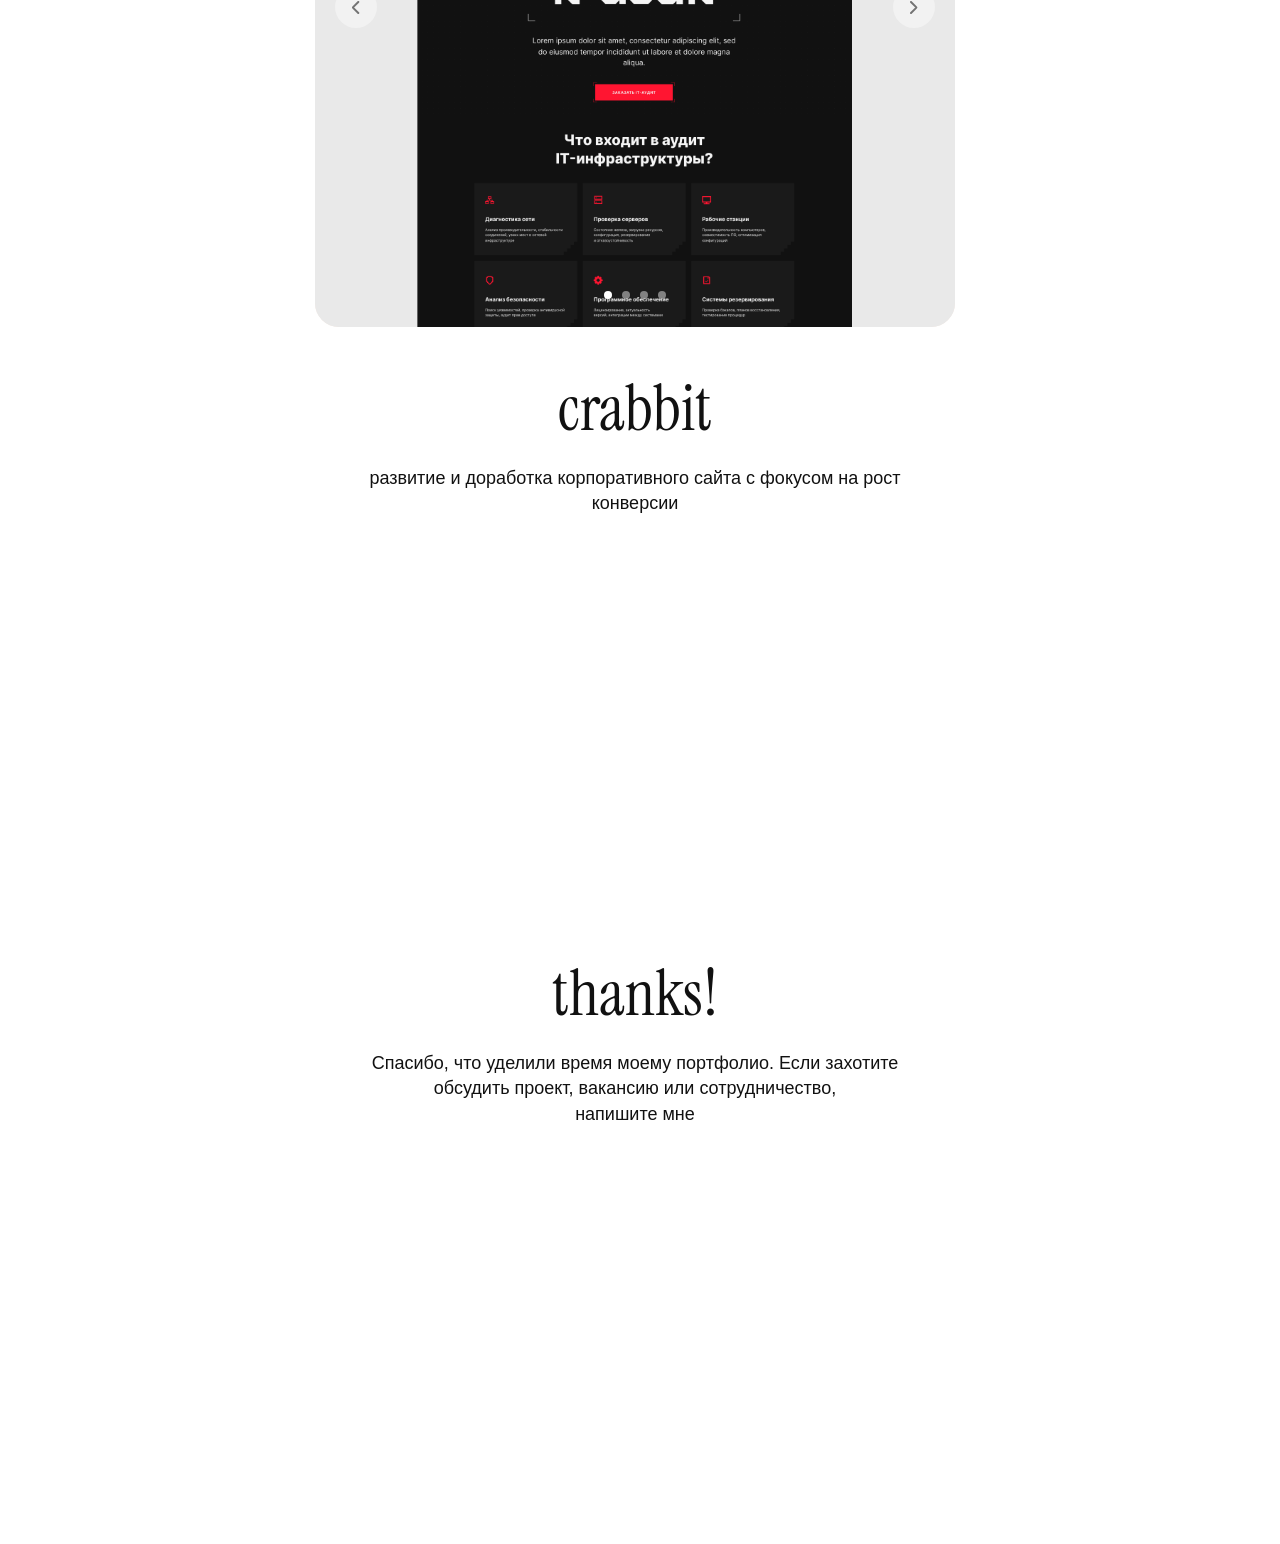
==== commit ae689a41: "Self-host Instrument Serif for reliable portfolio typography" ====
--- a/index.html
+++ b/index.html
@@ -6,14 +6,9 @@
     <meta http-equiv="X-UA-Compatible" content="ie=edge" />
     <title>Daria Rekunova — UX/UI Designer</title>
     <link rel="icon" type="image/png" href="imahes/ico.svg" />
-    <link rel="stylesheet" href="styles.css?v=20261027-compare-1" />
-    <link rel="stylesheet" href="ling.css?v=20261027-compare-1" />
-    <link rel="preconnect" href="https://fonts.googleapis.com" />
-    <link rel="preconnect" href="https://fonts.gstatic.com" crossorigin />
-    <link
-      href="https://fonts.googleapis.com/css2?family=Instrument+Serif:ital@0;1&display=swap"
-      rel="stylesheet"
-    />
+    <link rel="stylesheet" href="styles.css?v=20261027-local-font" />
+    <link rel="stylesheet" href="ling.css?v=20261027-local-font" />
+    <link rel="preload" href="fonts/instrument-serif-latin-400-normal.woff2" as="font" type="font/woff2" crossorigin />
   </head>
   <header class="header">
     <nav class="nav">
@@ -352,6 +347,6 @@
       </div>
       <div class="case-dialog__body" id="case-dialog-body" aria-busy="false"></div>
     </dialog>
-    <script src="script.js?v=20261027-compare-1"></script>
+    <script src="script.js?v=20261027-local-font"></script>
   </body>
 </html>
--- a/styles.css
+++ b/styles.css
@@ -1,3 +1,41 @@
+/* instrument-serif-latin-ext-400-normal */
+@font-face {
+  font-family: 'Instrument Serif';
+  font-style: normal;
+  font-display: swap;
+  font-weight: 400;
+  src: url(fonts/instrument-serif-latin-ext-400-normal.woff2) format('woff2');
+  unicode-range: U+0100-02BA,U+02BD-02C5,U+02C7-02CC,U+02CE-02D7,U+02DD-02FF,U+0304,U+0308,U+0329,U+1D00-1DBF,U+1E00-1E9F,U+1EF2-1EFF,U+2020,U+20A0-20AB,U+20AD-20C0,U+2113,U+2C60-2C7F,U+A720-A7FF;
+}
+
+/* instrument-serif-latin-400-normal */
+@font-face {
+  font-family: 'Instrument Serif';
+  font-style: normal;
+  font-display: swap;
+  font-weight: 400;
+  src: url(fonts/instrument-serif-latin-400-normal.woff2) format('woff2');
+  unicode-range: U+0000-00FF,U+0131,U+0152-0153,U+02BB-02BC,U+02C6,U+02DA,U+02DC,U+0304,U+0308,U+0329,U+2000-206F,U+20AC,U+2122,U+2191,U+2193,U+2212,U+2215,U+FEFF,U+FFFD;
+}
+/* instrument-serif-latin-ext-400-italic */
+@font-face {
+  font-family: 'Instrument Serif';
+  font-style: italic;
+  font-display: swap;
+  font-weight: 400;
+  src: url(fonts/instrument-serif-latin-ext-400-italic.woff2) format('woff2');
+  unicode-range: U+0100-02BA,U+02BD-02C5,U+02C7-02CC,U+02CE-02D7,U+02DD-02FF,U+0304,U+0308,U+0329,U+1D00-1DBF,U+1E00-1E9F,U+1EF2-1EFF,U+2020,U+20A0-20AB,U+20AD-20C0,U+2113,U+2C60-2C7F,U+A720-A7FF;
+}
+
+/* instrument-serif-latin-400-italic */
+@font-face {
+  font-family: 'Instrument Serif';
+  font-style: italic;
+  font-display: swap;
+  font-weight: 400;
+  src: url(fonts/instrument-serif-latin-400-italic.woff2) format('woff2');
+  unicode-range: U+0000-00FF,U+0131,U+0152-0153,U+02BB-02BC,U+02C6,U+02DA,U+02DC,U+0304,U+0308,U+0329,U+2000-206F,U+20AC,U+2122,U+2191,U+2193,U+2212,U+2215,U+FEFF,U+FFFD;
+}
 * {
   margin: 0;
   padding: 0;
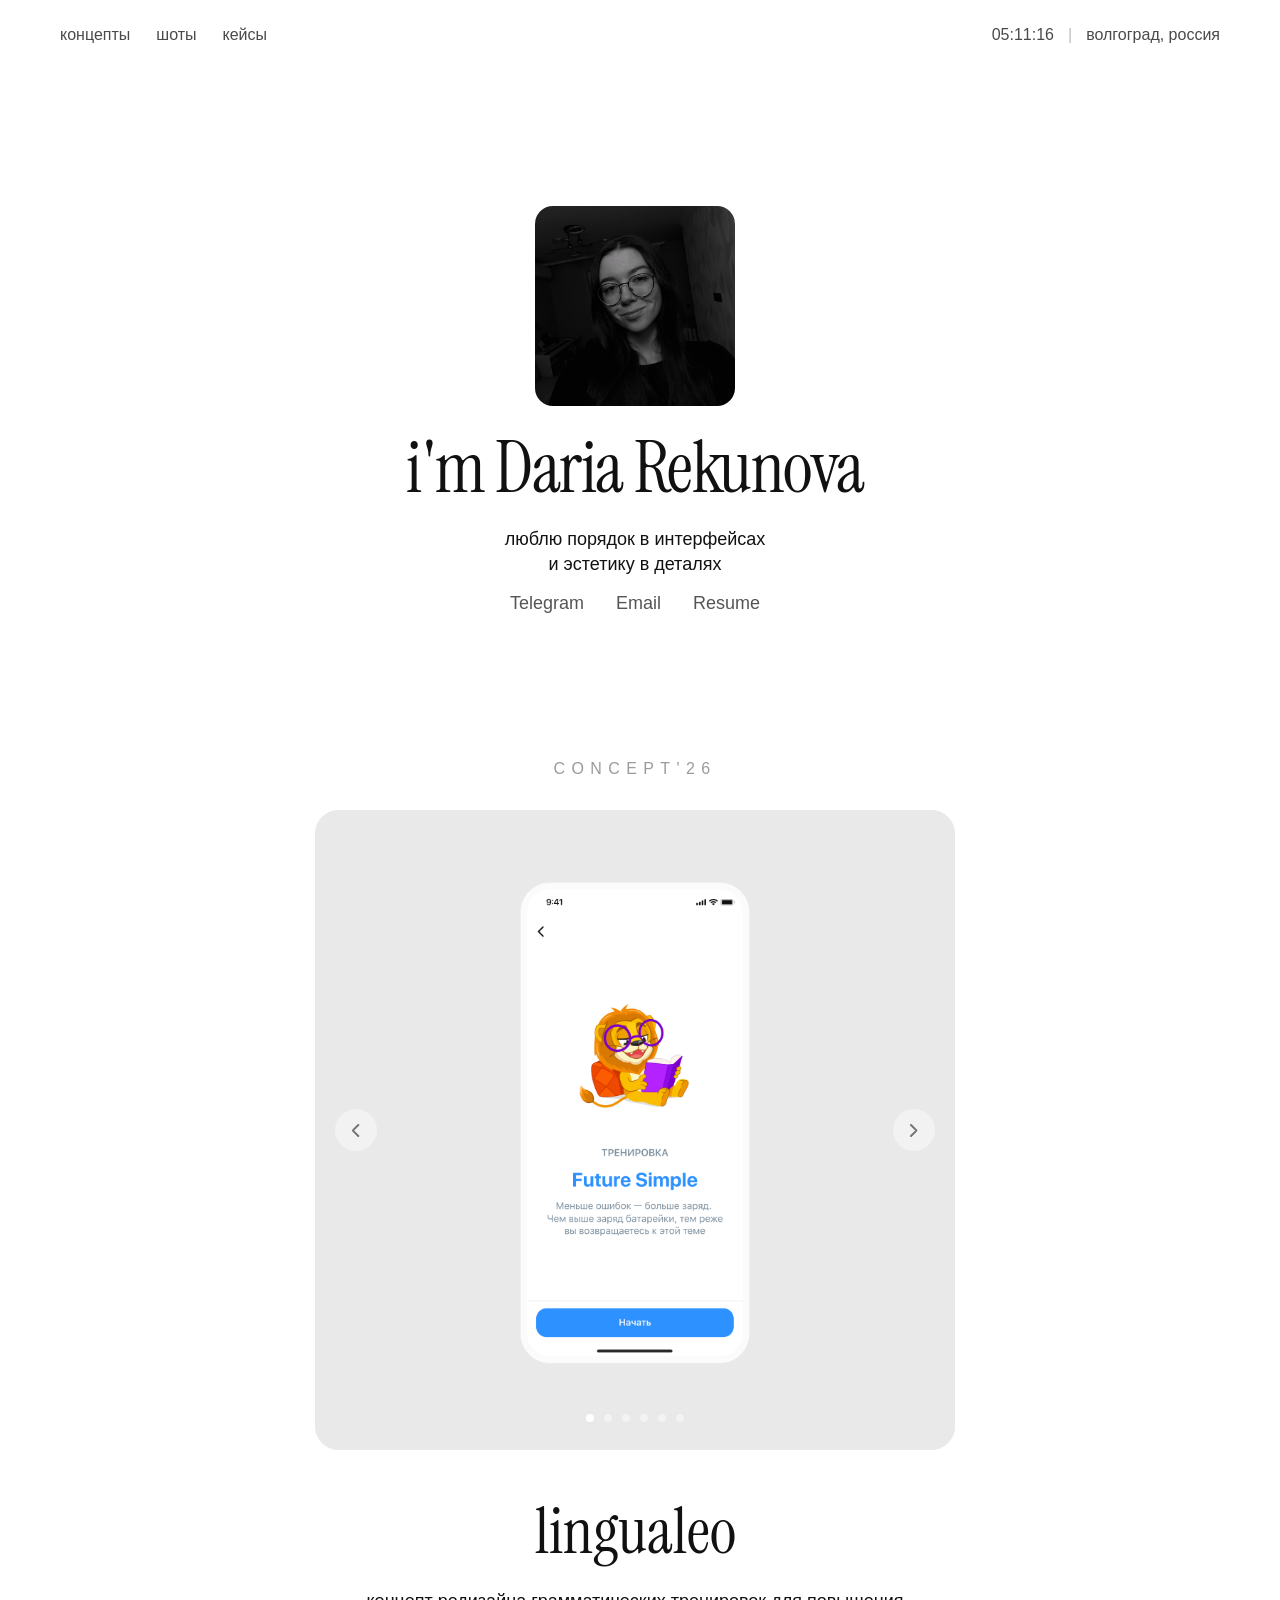
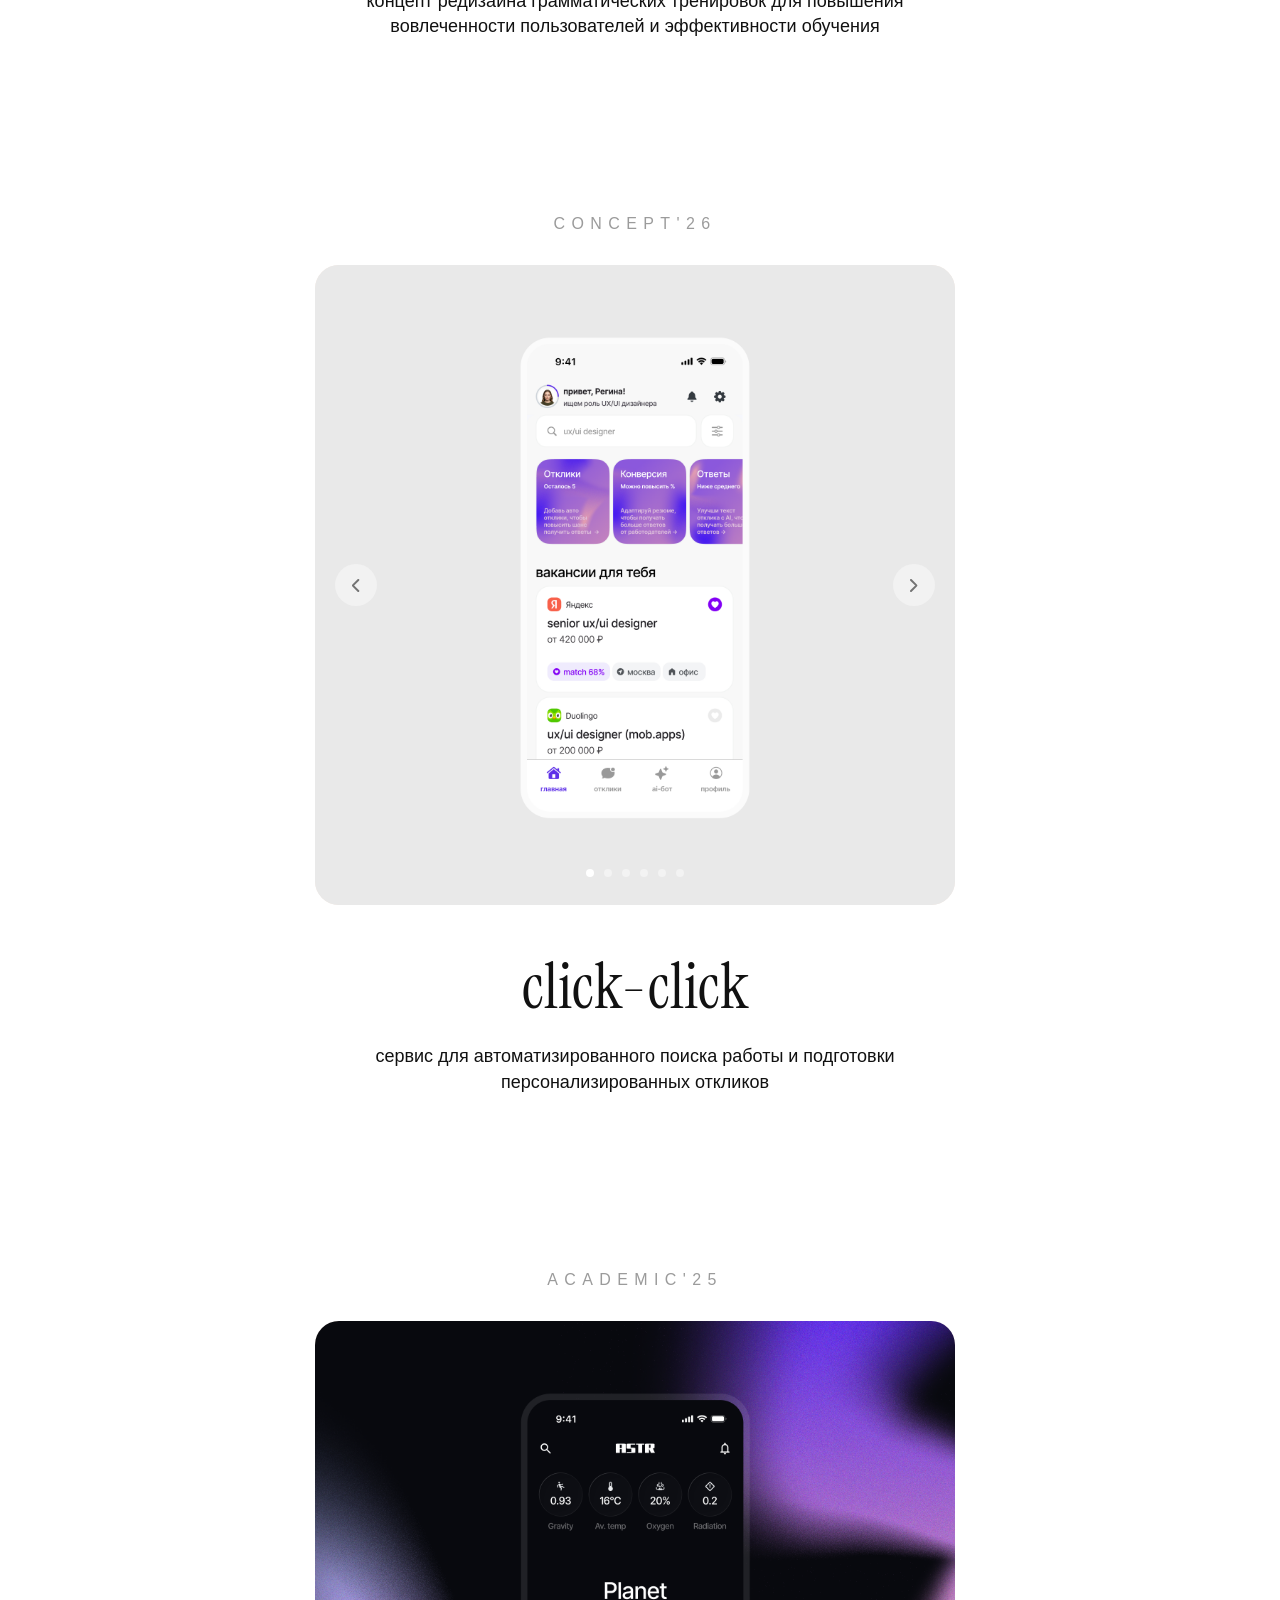
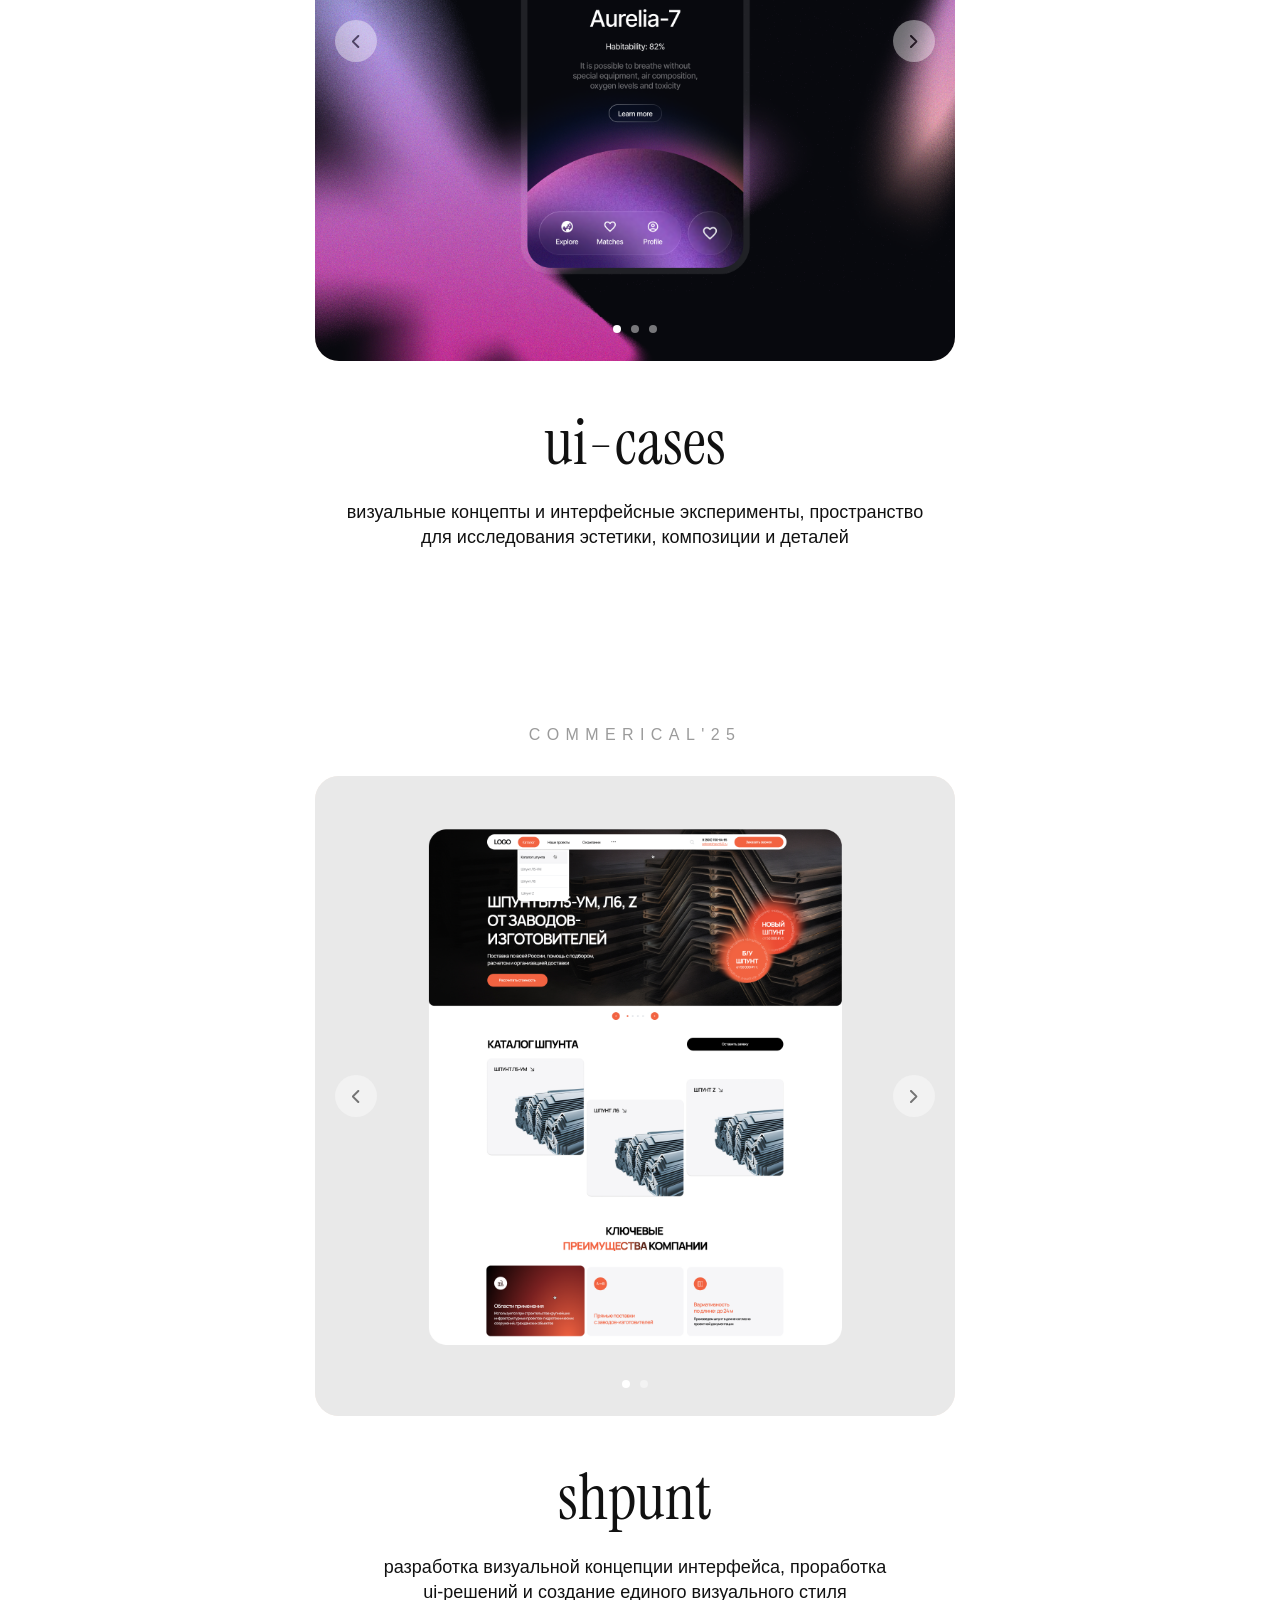
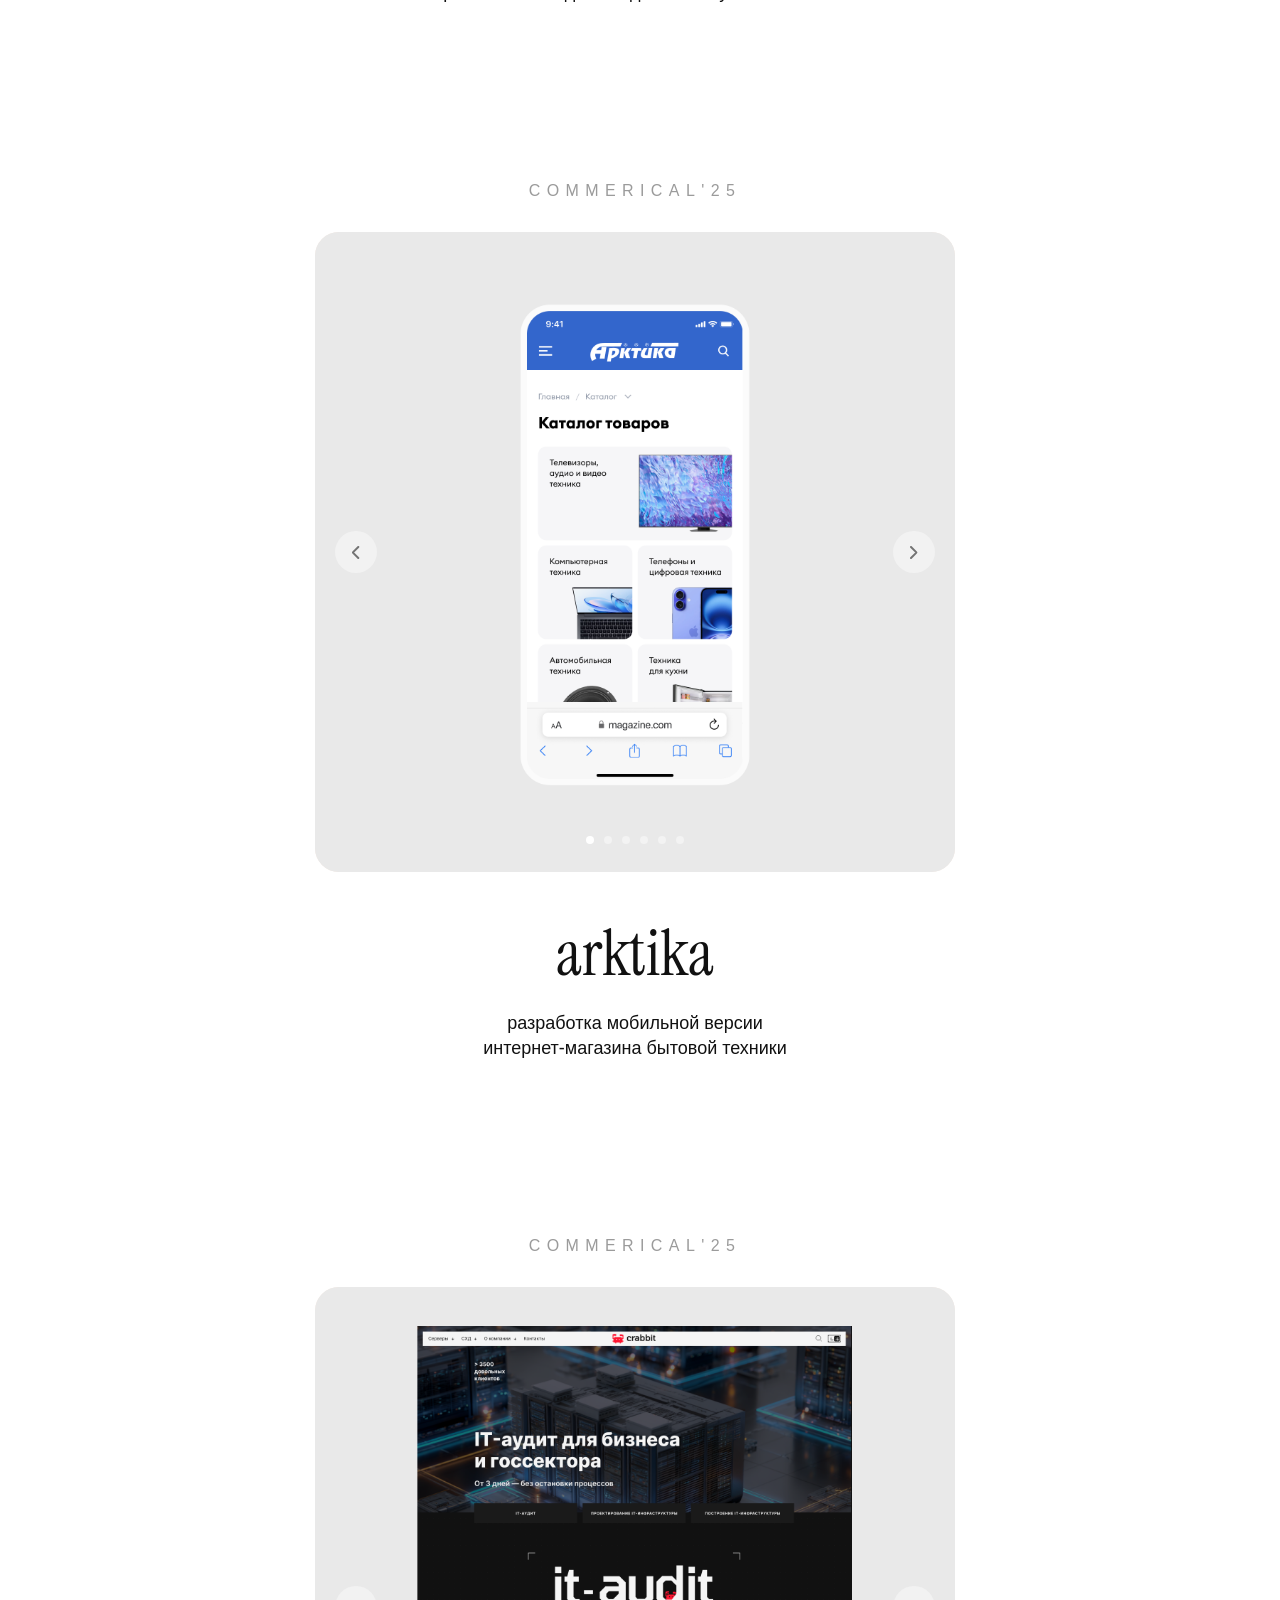
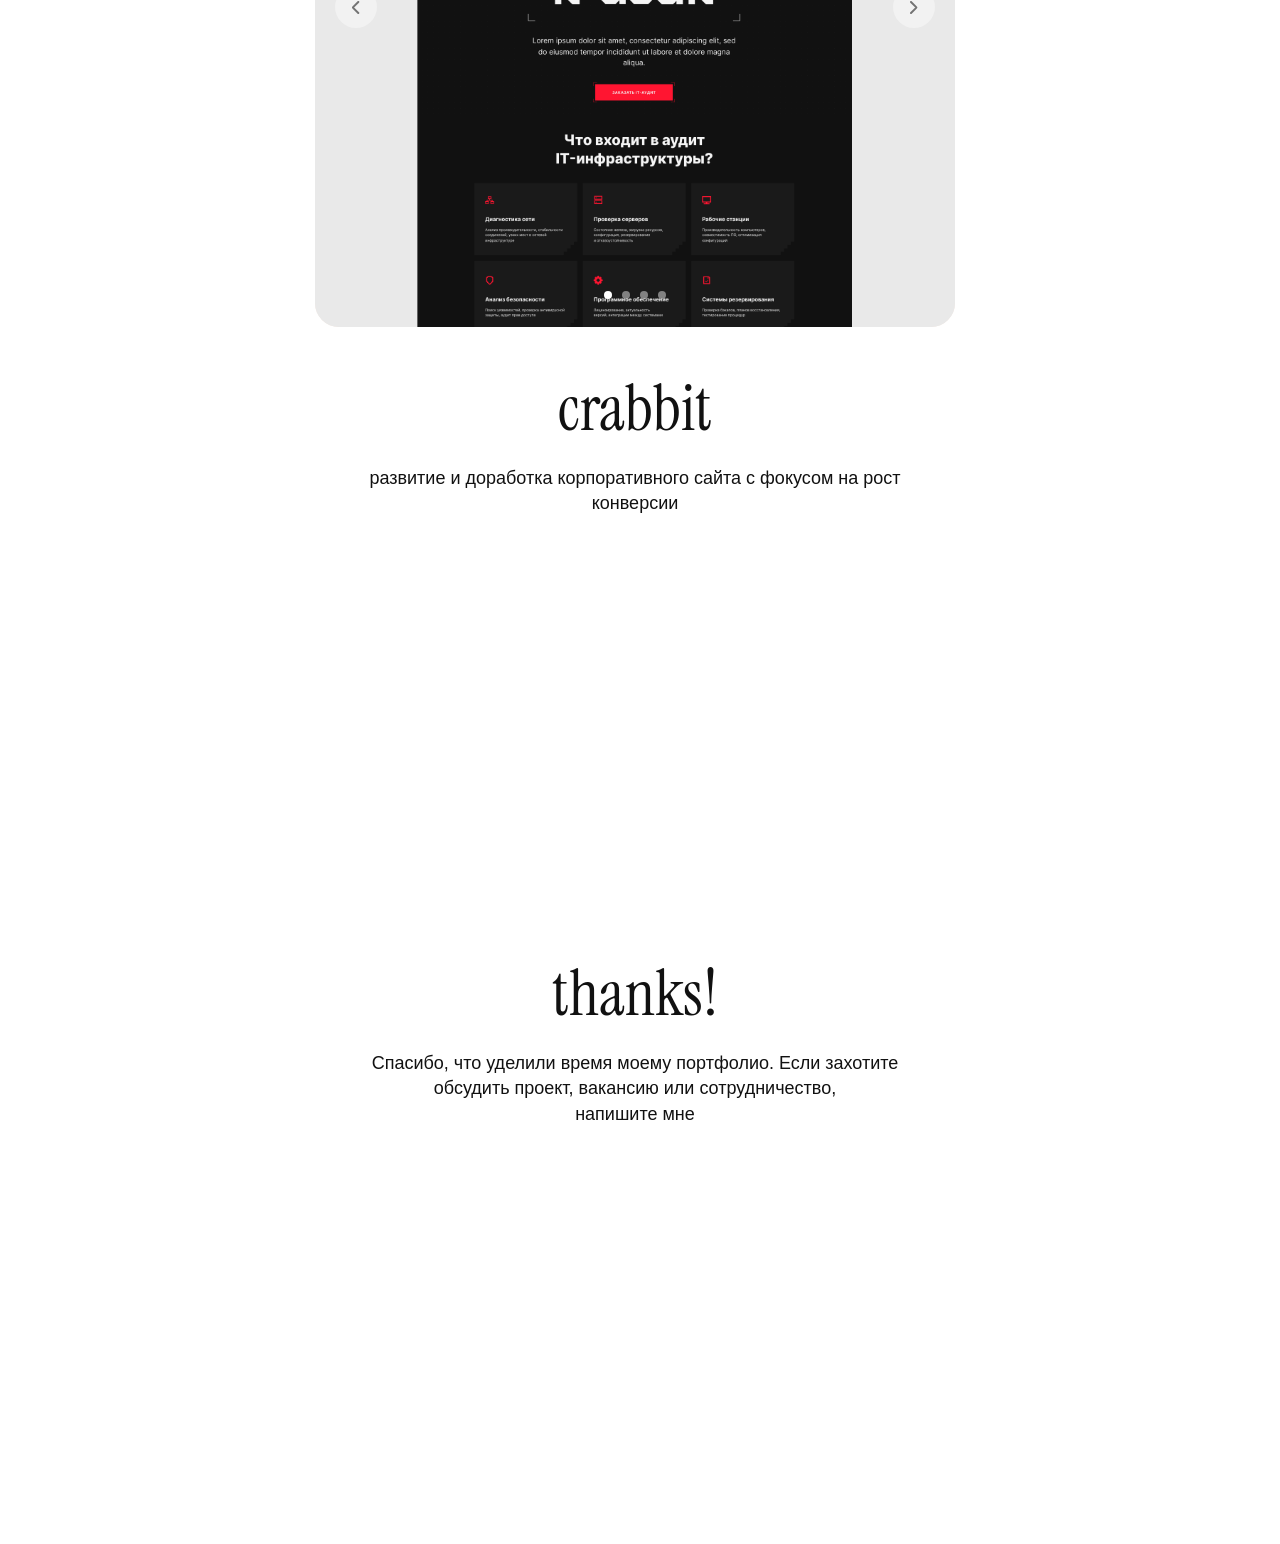
==== commit 3c4c1a9f: "Add clearly labeled illustrative target metrics below comparisons" ====
--- a/index.html
+++ b/index.html
@@ -6,8 +6,8 @@
     <meta http-equiv="X-UA-Compatible" content="ie=edge" />
     <title>Daria Rekunova — UX/UI Designer</title>
     <link rel="icon" type="image/png" href="imahes/ico.svg" />
-    <link rel="stylesheet" href="styles.css?v=20261027-local-font" />
-    <link rel="stylesheet" href="ling.css?v=20261027-local-font" />
+    <link rel="stylesheet" href="styles.css?v=20261027-impact-metrics" />
+    <link rel="stylesheet" href="ling.css?v=20261027-impact-metrics" />
     <link rel="preload" href="fonts/instrument-serif-latin-400-normal.woff2" as="font" type="font/woff2" crossorigin />
   </head>
   <header class="header">
@@ -347,6 +347,6 @@
       </div>
       <div class="case-dialog__body" id="case-dialog-body" aria-busy="false"></div>
     </dialog>
-    <script src="script.js?v=20261027-local-font"></script>
+    <script src="script.js?v=20261027-impact-metrics"></script>
   </body>
 </html>
--- a/ling.css
+++ b/ling.css
@@ -302,3 +302,24 @@
   .case-comparison__divider span, .case-comparison__label { background: Canvas; color: CanvasText; border: 1px solid CanvasText; }
   .case-comparison__surface:focus-within { outline-color: Highlight; }
 }
+
+/* Caption, explanation and a quiet two-column metric row beneath each screen. */
+.case-comparison:has(+ .case-impact) { margin-bottom: 24px; }
+.case-impact { margin: 0 0 48px; }
+.case-page .case-impact h4,
+.case-dialog .case-impact h4 { margin-top: 0; font-size: 14px; font-weight: 400; line-height: 1.5; letter-spacing: normal; text-transform: none; color: #777; }
+.case-page .case-impact__note,
+.case-dialog .case-impact__note { font-size: 12px; line-height: 1.5; color: #666; margin-bottom: 16px; }
+.case-impact__metrics { display: grid; grid-template-columns: repeat(2, minmax(0, 1fr)); gap: 24px; padding-top: 20px; border-top: 1px solid #ececec; font-family: Inter, Arial, sans-serif; color: #121212; }
+.case-impact__metrics > div { display: flex; flex-direction: column; gap: 8px; }
+.case-impact__metrics dd { order: -1; margin: 0; font: 400 32px/1.1 "Instrument Serif", Georgia, serif; }
+.case-impact__metrics dt { font-size: 16px; line-height: 1.5; }
+@media (max-width: 400px) {
+  .case-impact__metrics { gap: 16px; }
+  .case-impact__metrics dt { font-size: 14px; }
+}
+@media (forced-colors: active) {
+  .case-page .case-impact h4, .case-dialog .case-impact h4,
+  .case-page .case-impact__note, .case-dialog .case-impact__note,
+  .case-impact__metrics { color: CanvasText; }
+}
